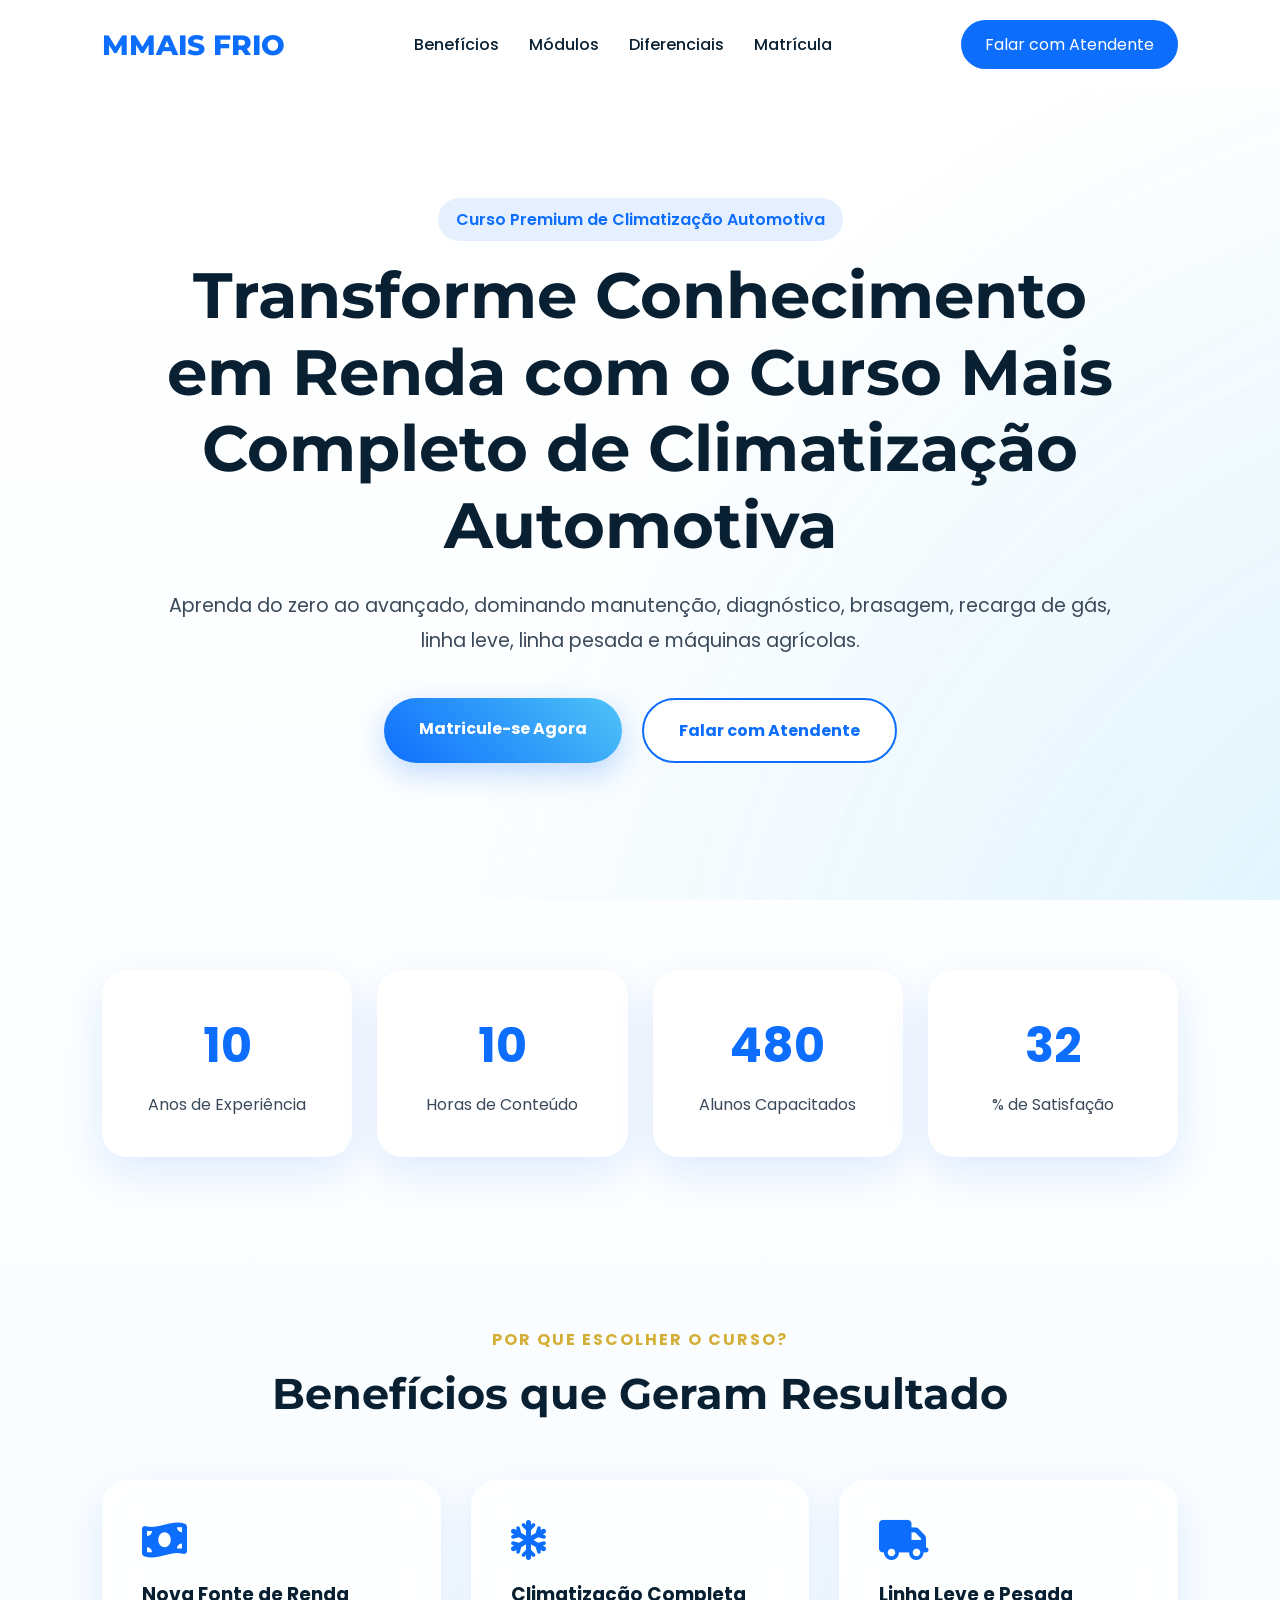
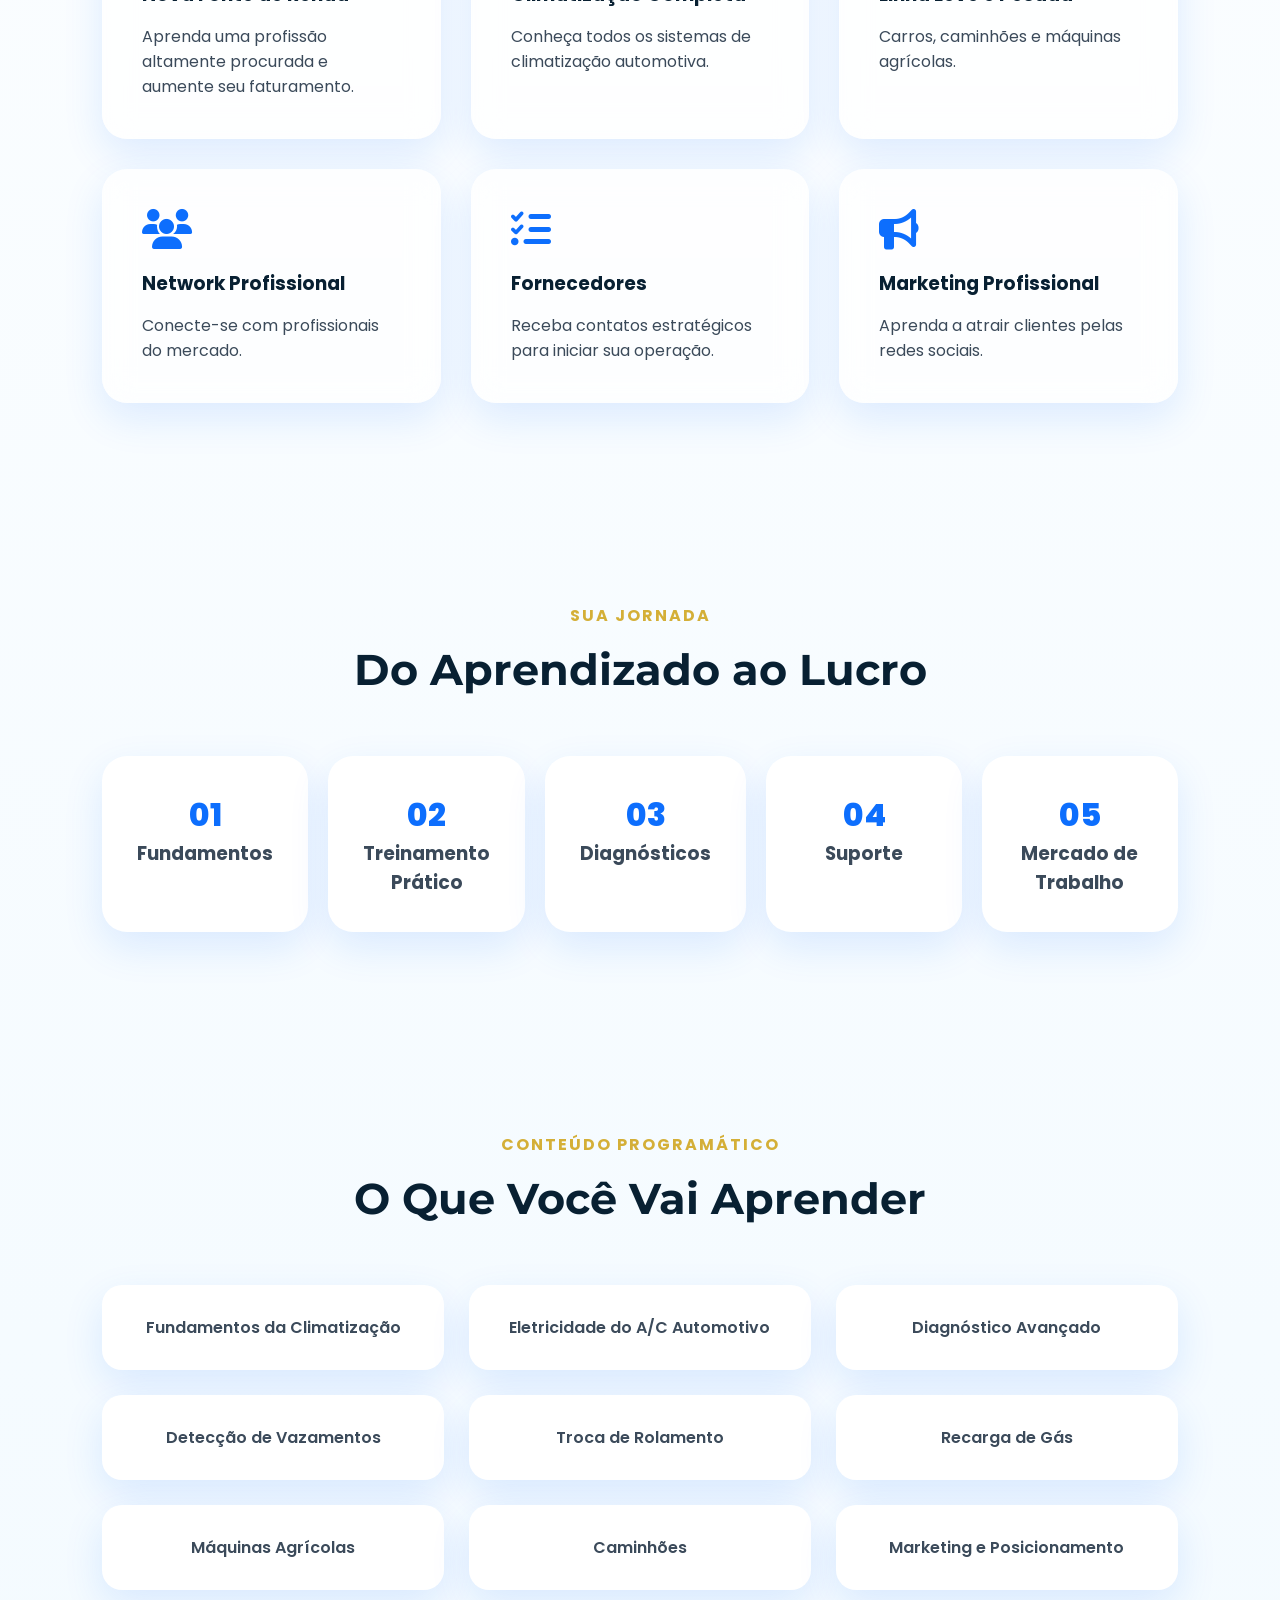
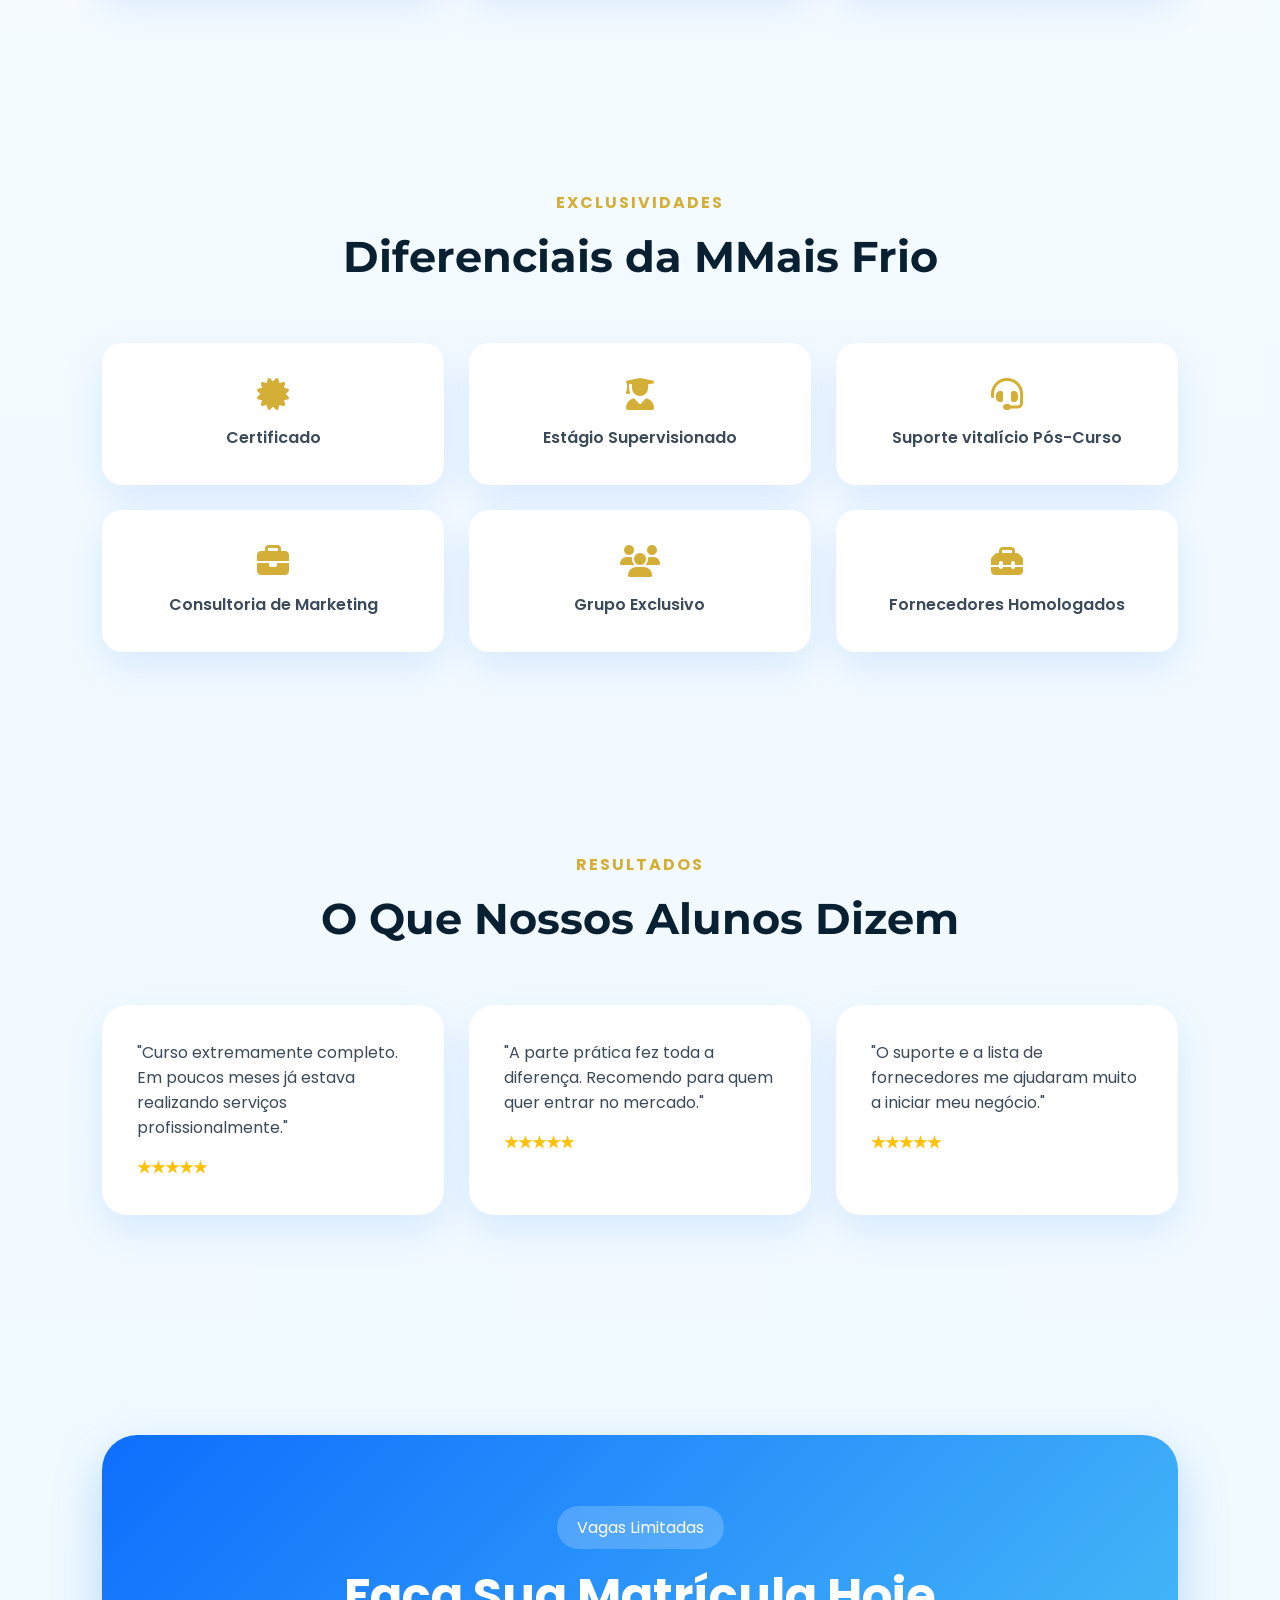
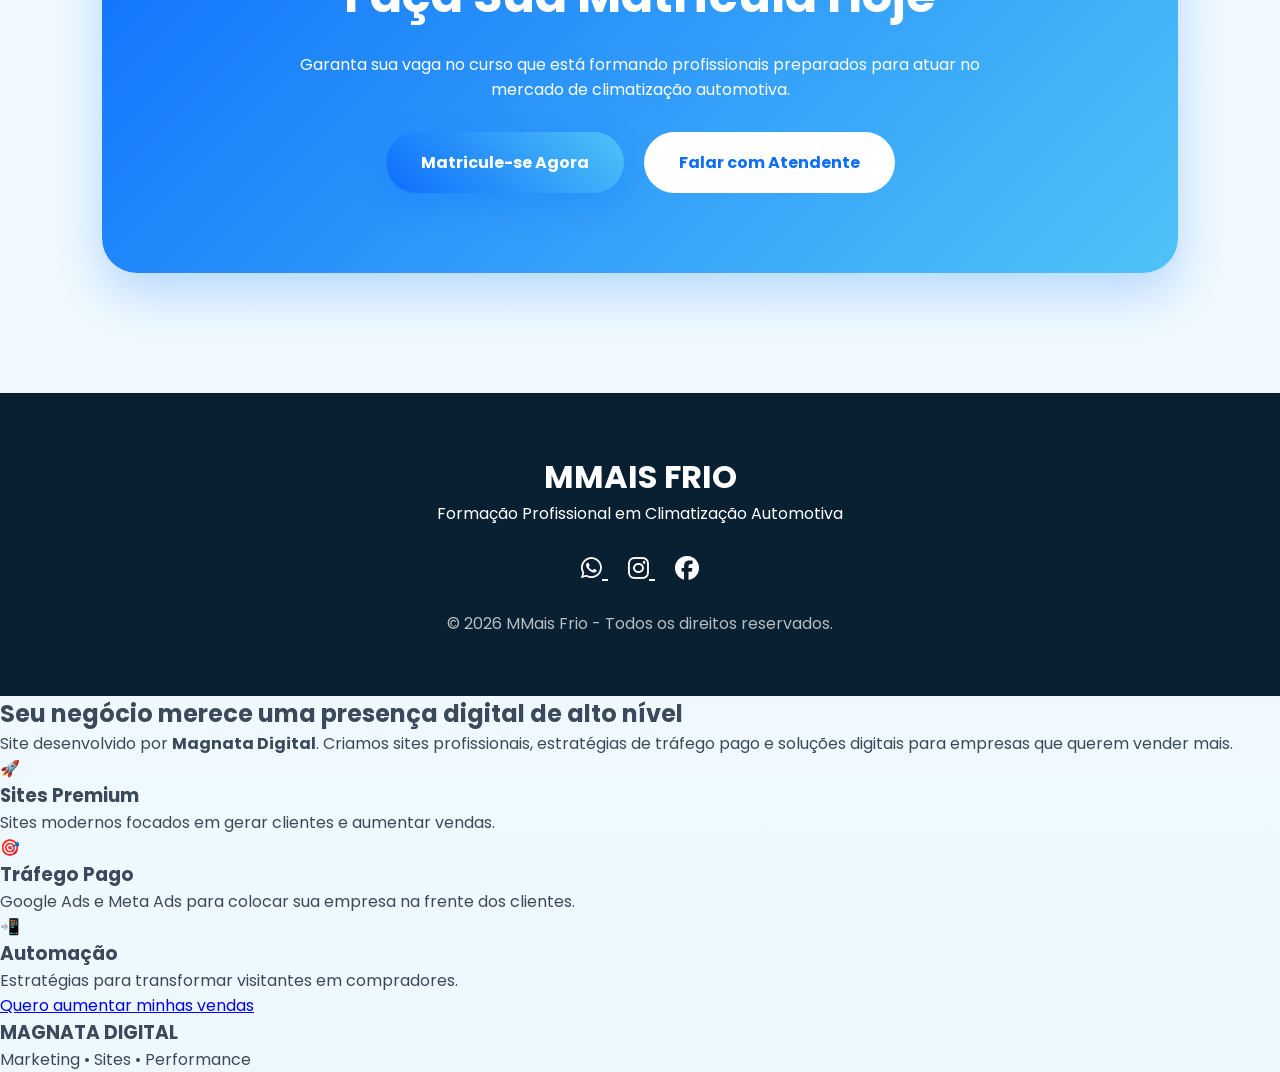
==== index.html @ f779e973 "Update index.html" ====
<!DOCTYPE html>
<html lang="pt-BR">
<head>
    
 <!-- Google Tag Manager -->
<script>(function(w,d,s,l,i){w[l]=w[l]||[];w[l].push({'gtm.start':
new Date().getTime(),event:'gtm.js'});var f=d.getElementsByTagName(s)[0],
j=d.createElement(s),dl=l!='dataLayer'?'&l='+l:'';j.async=true;j.src=
'https://www.googletagmanager.com/gtm.js?id='+i+dl;f.parentNode.insertBefore(j,f);
})(window,document,'script','dataLayer','GTM-WRQS8KVP');</script>
<!-- End Google Tag Manager -->
    
    <meta charset="UTF-8">
    <meta name="viewport" content="width=device-width, initial-scale=1.0">
    <title>Mais Frio - Curso de Climatização Automotiva</title>

    <link rel="stylesheet" href="style.css">

    <link rel="preconnect" href="https://fonts.googleapis.com">
    <link href="https://fonts.googleapis.com/css2?family=Montserrat:wght@400;600;700;800&family=Poppins:wght@300;400;500;600&display=swap" rel="stylesheet">

    <link rel="stylesheet"
        href="https://cdnjs.cloudflare.com/ajax/libs/font-awesome/6.5.2/css/all.min.css">
</head>

<body>

    <!-- Google Tag Manager (noscript) -->
<noscript><iframe src="https://www.googletagmanager.com/ns.html?id=GTM-WRQS8KVP"
height="0" width="0" style="display:none;visibility:hidden"></iframe></noscript>
<!-- End Google Tag Manager (noscript) -->
    
    <!-- PARTICULAS -->
    <div id="particles"></div>

    <!-- HEADER -->
    <header class="header">

        <div class="logo">
            MMAIS FRIO
        </div>

        <nav>
            <ul>
                <li><a href="#beneficios">Benefícios</a></li>
                <li><a href="#modulos">Módulos</a></li>
                <li><a href="#diferenciais">Diferenciais</a></li>
                <li><a href="#matricula">Matrícula</a></li>
            </ul>
        </nav>

        <a href="https://wa.me/556296768009" target="_blank" class="header-btn">
            Falar com Atendente
        </a>

    </header>

    <!-- HERO -->
    <section class="hero">

        <div class="hero-content">

            <span class="hero-tag">
                Curso Premium de Climatização Automotiva
            </span>

            <h1>
                Transforme Conhecimento em Renda com o Curso Mais Completo de
                Climatização Automotiva
            </h1>

            <p>
                Aprenda do zero ao avançado, dominando manutenção,
                diagnóstico, brasagem, recarga de gás, linha leve,
                linha pesada e máquinas agrícolas.
            </p>

            <div class="hero-buttons">

                <a href="https://wa.me/556296768009"
                    target="_blank"
                    class="btn-primary">
                    Matricule-se Agora
                </a>

                <a href="https://wa.me/556296768009"
                    target="_blank"
                    class="btn-secondary">
                    Falar com Atendente
                </a>

            </div>

        </div>

    </section>

    <!-- CONTADORES -->
    <section class="stats">

        <div class="stat-card">
            <h2 class="counter" data-target="30">0</h2>
            <p>Anos de Experiência</p>
        </div>

        <div class="stat-card">
            <h2 class="counter" data-target="30">0</h2>
            <p>Horas de Conteúdo</p>
        </div>

        <div class="stat-card">
            <h2 class="counter" data-target="1500">0</h2>
            <p>Alunos Capacitados</p>
        </div>

        <div class="stat-card">
            <h2 class="counter" data-target="99">0</h2>
            <p>% de Satisfação</p>
        </div>

    </section>

    <!-- BENEFÍCIOS -->
    <section class="benefits" id="beneficios">

        <div class="section-title">
            <span>POR QUE ESCOLHER O CURSO?</span>
            <h2>Benefícios que Geram Resultado</h2>
        </div>

        <div class="cards">

            <div class="card">
                <i class="fas fa-money-bill-wave"></i>
                <h3>Nova Fonte de Renda</h3>
                <p>Aprenda uma profissão altamente procurada e aumente seu faturamento.</p>
            </div>

            <div class="card">
                <i class="fas fa-snowflake"></i>
                <h3>Climatização Completa</h3>
                <p>Conheça todos os sistemas de climatização automotiva.</p>
            </div>

            <div class="card">
                <i class="fas fa-truck"></i>
                <h3>Linha Leve e Pesada</h3>
                <p>Carros, caminhões e máquinas agrícolas.</p>
            </div>

            <div class="card">
                <i class="fas fa-users"></i>
                <h3>Network Profissional</h3>
                <p>Conecte-se com profissionais do mercado.</p>
            </div>

            <div class="card">
                <i class="fas fa-list-check"></i>
                <h3>Fornecedores</h3>
                <p>Receba contatos estratégicos para iniciar sua operação.</p>
            </div>

            <div class="card">
                <i class="fas fa-bullhorn"></i>
                <h3>Marketing Profissional</h3>
                <p>Aprenda a atrair clientes pelas redes sociais.</p>
            </div>

        </div>

    </section>

    <!-- JORNADA -->
    <section class="journey">

        <div class="section-title">
            <span>SUA JORNADA</span>
            <h2>Do Aprendizado ao Lucro</h2>
        </div>

        <div class="timeline">

            <div class="step">
                <span>01</span>
                <h3>Fundamentos</h3>
            </div>

            <div class="step">
                <span>02</span>
                <h3>Treinamento Prático</h3>
            </div>

            <div class="step">
                <span>03</span>
                <h3>Diagnósticos</h3>
            </div>

            <div class="step">
                <span>04</span>
                <h3>Suporte</h3>
            </div>

            <div class="step">
                <span>05</span>
                <h3>Mercado de Trabalho</h3>
            </div>

        </div>

    </section>

    <!-- MÓDULOS -->
    <section class="modules" id="modulos">

        <div class="section-title">
            <span>CONTEÚDO PROGRAMÁTICO</span>
            <h2>O Que Você Vai Aprender</h2>
        </div>

        <div class="module-grid">

            <div class="module-card">Fundamentos da Climatização</div>
            <div class="module-card">Eletricidade do A/C Automotivo</div>
            <div class="module-card">Diagnóstico Avançado</div>
            <div class="module-card">Detecção de Vazamentos</div>
            <div class="module-card">Troca de Rolamento</div>
            <div class="module-card">Recarga de Gás</div>
            <div class="module-card">Máquinas Agrícolas</div>
            <div class="module-card">Caminhões</div>
            <div class="module-card">Marketing e Posicionamento</div>

        </div>

    </section>

    <!-- DIFERENCIAIS -->
    <section class="differentials" id="diferenciais">

        <div class="section-title">
            <span>EXCLUSIVIDADES</span>
            <h2>Diferenciais da MMais Frio</h2>
        </div>

        <div class="diff-grid">

            <div class="diff-item">
                <i class="fas fa-certificate"></i>
                Certificado
            </div>

            <div class="diff-item">
                <i class="fas fa-user-graduate"></i>
                Estágio Supervisionado
            </div>

            <div class="diff-item">
                <i class="fas fa-headset"></i>
                Suporte vitalício Pós-Curso
            </div>

            <div class="diff-item">
                <i class="fas fa-briefcase"></i>
                Consultoria de Marketing
            </div>

            <div class="diff-item">
                <i class="fas fa-users"></i>
                Grupo Exclusivo
            </div>

            <div class="diff-item">
                <i class="fas fa-toolbox"></i>
                Fornecedores Homologados
            </div>

        </div>

    </section>

    <!-- DEPOIMENTOS -->
    <section class="testimonials">

        <div class="section-title">
            <span>RESULTADOS</span>
            <h2>O Que Nossos Alunos Dizem</h2>
        </div>

        <div class="testimonial-container">

            <div class="testimonial">
                <p>
                    "Curso extremamente completo. Em poucos meses já estava
                    realizando serviços profissionalmente."
                </p>
                <h4>★★★★★</h4>
            </div>

            <div class="testimonial">
                <p>
                    "A parte prática fez toda a diferença. Recomendo para quem
                    quer entrar no mercado."
                </p>
                <h4>★★★★★</h4>
            </div>

            <div class="testimonial">
                <p>
                    "O suporte e a lista de fornecedores me ajudaram muito a
                    iniciar meu negócio."
                </p>
                <h4>★★★★★</h4>
            </div>

        </div>

    </section>

    <!-- OFERTA -->
    <section class="offer" id="matricula">

        <div class="offer-box">

            <span class="offer-tag">
                Vagas Limitadas
            </span>

            <h2>
                Faça Sua Matrícula Hoje
            </h2>

            <p>
                Garanta sua vaga no curso que está formando profissionais
                preparados para atuar no mercado de climatização automotiva.
            </p>
            <div class="offer-buttons">

                <a href="https://wa.me/556296768009"
                    target="_blank"
                    class="btn-primary">
                    Matricule-se Agora
                </a>

                <a href="https://wa.me/556296768009"
                    target="_blank"
                    class="btn-secondary">
                    Falar com Atendente
                </a>

            </div>

        </div>

    </section>

    <!-- FOOTER -->
    <footer>

        <h3>MMAIS FRIO</h3>

        <p>
            Formação Profissional em Climatização Automotiva
        </p>

        <div class="footer-social">

            <a href="https://wa.me/556296768009" target="_blank">
                <i class="fab fa-whatsapp"></i>
            </a>

            <a href="https://www.instagram.com/mmaisfrio/" target="_blank">
    <i class="fab fa-instagram"></i>
</a>
            <a href="https://www.facebook.com/MmaisFrioAutomotivo?locale=pt_BR" target="_blank">
    <i class="fab fa-facebook"></i>
</a>

        </div>

        <p class="copyright">
            © 2026 MMais Frio - Todos os direitos reservados.
        </p>

    </footer>

    <script src="script.js"></script>
    <!-- SEÇÃO MAGNATA DIGITAL -->
<section class="magnata-section">

    <div class="magnata-container">

        <h2>
            Seu negócio merece uma presença digital de alto nível
        </h2>

        <p>
            Site desenvolvido por <strong>Magnata Digital</strong>.
            Criamos sites profissionais, estratégias de tráfego pago
            e soluções digitais para empresas que querem vender mais.
        </p>

        <div class="magnata-servicos">

            <div class="magnata-card">
                🚀
                <h3>Sites Premium</h3>
                <p>
                    Sites modernos focados em gerar clientes e aumentar vendas.
                </p>
            </div>


            <div class="magnata-card">
                🎯
                <h3>Tráfego Pago</h3>
                <p>
                    Google Ads e Meta Ads para colocar sua empresa na frente dos clientes.
                </p>
            </div>


            <div class="magnata-card">
                📲
                <h3>Automação</h3>
                <p>
                    Estratégias para transformar visitantes em compradores.
                </p>
            </div>

        </div>


        <a href="https://wa.me/5562981094428" class="btn-magnata">
            Quero aumentar minhas vendas
        </a>


        <div class="magnata-logo">
            <h3>
                MAGNATA DIGITAL
            </h3>

            <span>
                Marketing • Sites • Performance
            </span>
        </div>

    </div>

</section>

</body>
</html>
---- style.css ----
/* =========================
   MAIS FRIO PREMIUM STYLE
========================= */

*{
    margin:0;
    padding:0;
    box-sizing:border-box;
    scroll-behavior:smooth;
}

:root{
    --primary:#0d6efd;
    --secondary:#4fc3f7;
    --dark:#082032;
    --gold:#d4af37;
    --white:#ffffff;
    --light:#f5fbff;
    --text:#3b4a5a;
    --shadow:0 15px 40px rgba(13,110,253,.12);
}

body{
    font-family:'Poppins',sans-serif;
    background:linear-gradient(
        180deg,
        #ffffff 0%,
        #f5fbff 50%,
        #eef9ff 100%
    );
    color:var(--text);
    overflow-x:hidden;
}

/* =========================
   PARTICULAS
========================= */

#particles{
    position:fixed;
    inset:0;
    z-index:-1;
    overflow:hidden;
}

#particles::before,
#particles::after{
    content:"";
    position:absolute;
    width:250%;
    height:250%;
    background:
    radial-gradient(circle,
    rgba(79,195,247,.15) 0%,
    transparent 60%);
    animation:airFlow 25s linear infinite;
}

#particles::after{
    animation-duration:35s;
    opacity:.5;
}

@keyframes airFlow{
    from{
        transform:translateX(-20%) translateY(-10%) rotate(0deg);
    }
    to{
        transform:translateX(5%) translateY(5%) rotate(360deg);
    }
}

/* =========================
   HEADER
========================= */

.header{
    position:fixed;
    top:0;
    width:100%;
    padding:20px 8%;
    display:flex;
    justify-content:space-between;
    align-items:center;
    backdrop-filter:blur(14px);
    background:rgba(255,255,255,.8);
    z-index:999;
    box-shadow:0 4px 20px rgba(0,0,0,.05);
}

.logo{
    font-size:28px;
    font-weight:800;
    color:var(--primary);
    font-family:'Montserrat',sans-serif;
}

.header ul{
    display:flex;
    gap:30px;
    list-style:none;
}

.header a{
    text-decoration:none;
}

.header ul a{
    color:var(--dark);
    font-weight:500;
    transition:.3s;
}

.header ul a:hover{
    color:var(--primary);
}

.header-btn{
    background:var(--primary);
    color:white !important;
    padding:12px 24px;
    border-radius:50px;
    transition:.3s;
}

.header-btn:hover{
    transform:translateY(-3px);
}

/* =========================
   HERO
========================= */

.hero{
    min-height:100vh;
    display:flex;
    justify-content:center;
    align-items:center;
    text-align:center;
    padding:150px 10% 80px;
}

.hero-content{
    max-width:950px;
}

.hero-tag{
    background:rgba(13,110,253,.1);
    color:var(--primary);
    padding:10px 18px;
    border-radius:50px;
    font-weight:600;
}

.hero h1{
    font-size:4rem;
    margin-top:25px;
    line-height:1.2;
    color:var(--dark);
    font-family:'Montserrat',sans-serif;
}

.hero p{
    margin-top:25px;
    font-size:1.2rem;
    line-height:1.8;
}

.hero-buttons{
    margin-top:40px;
    display:flex;
    justify-content:center;
    gap:20px;
    flex-wrap:wrap;
}

/* =========================
   BOTÕES
========================= */

.btn-primary,
.btn-secondary{
    text-decoration:none;
    padding:18px 35px;
    border-radius:60px;
    font-weight:700;
    transition:.4s;
}

.btn-primary{
    background:linear-gradient(
    45deg,
    var(--primary),
    var(--secondary)
    );
    color:white;
    box-shadow:0 10px 30px rgba(13,110,253,.25);
}

.btn-primary:hover{
    transform:translateY(-5px);
}

.btn-secondary{
    border:2px solid var(--primary);
    color:var(--primary);
    background:white;
}

.btn-secondary:hover{
    background:var(--primary);
    color:white;
}

/* =========================
   SECTION TITLE
========================= */

.section-title{
    text-align:center;
    margin-bottom:60px;
}

.section-title span{
    color:var(--gold);
    font-weight:700;
    letter-spacing:2px;
}

.section-title h2{
    margin-top:15px;
    font-size:2.7rem;
    color:var(--dark);
    font-family:'Montserrat',sans-serif;
}

/* =========================
   STATS
========================= */

.stats{
    padding:70px 8%;
    display:grid;
    grid-template-columns:repeat(4,1fr);
    gap:25px;
}

.stat-card{
    background:white;
    padding:40px;
    text-align:center;
    border-radius:25px;
    box-shadow:var(--shadow);
}

.stat-card h2{
    color:var(--primary);
    font-size:3rem;
}

.stat-card p{
    margin-top:10px;
}

/* =========================
   BENEFÍCIOS
========================= */

.benefits{
    padding:100px 8%;
}

.cards{
    display:grid;
    grid-template-columns:repeat(3,1fr);
    gap:30px;
}

.card{
    background:rgba(255,255,255,.75);
    backdrop-filter:blur(15px);
    padding:40px;
    border-radius:25px;
    box-shadow:var(--shadow);
    transition:.4s;
}

.card:hover{
    transform:translateY(-10px);
}

.card i{
    font-size:40px;
    color:var(--primary);
    margin-bottom:20px;
}

.card h3{
    margin-bottom:15px;
    color:var(--dark);
}

/* =========================
   JORNADA
========================= */

.journey{
    padding:100px 8%;
}

.timeline{
    display:grid;
    grid-template-columns:repeat(5,1fr);
    gap:20px;
}

.step{
    background:white;
    padding:35px;
    border-radius:25px;
    text-align:center;
    box-shadow:var(--shadow);
}

.step span{
    font-size:2rem;
    font-weight:800;
    color:var(--primary);
}

/* =========================
   MÓDULOS
========================= */

.modules{
    padding:100px 8%;
}

.module-grid{
    display:grid;
    grid-template-columns:repeat(3,1fr);
    gap:25px;
}

.module-card{
    background:white;
    padding:30px;
    border-radius:20px;
    text-align:center;
    font-weight:600;
    box-shadow:var(--shadow);
    transition:.4s;
}

.module-card:hover{
    background:var(--primary);
    color:white;
    transform:translateY(-8px);
}

/* =========================
   DIFERENCIAIS
========================= */

.differentials{
    padding:100px 8%;
}

.diff-grid{
    display:grid;
    grid-template-columns:repeat(3,1fr);
    gap:25px;
}

.diff-item{
    background:white;
    border-radius:20px;
    text-align:center;
    padding:35px;
    box-shadow:var(--shadow);
    font-weight:600;
}

.diff-item i{
    display:block;
    margin-bottom:15px;
    font-size:32px;
    color:var(--gold);
}

/* =========================
   DEPOIMENTOS
========================= */

.testimonials{
    padding:100px 8%;
}

.testimonial-container{
    display:grid;
    grid-template-columns:repeat(3,1fr);
    gap:25px;
}

.testimonial{
    background:white;
    padding:35px;
    border-radius:25px;
    box-shadow:var(--shadow);
}

.testimonial h4{
    color:#ffc107;
    margin-top:15px;
}

/* =========================
   OFERTA
========================= */

.offer{
    padding:120px 8%;
}

.offer-box{
    background:
    linear-gradient(
    135deg,
    #0d6efd,
    #4fc3f7
    );
    color:white;
    text-align:center;
    padding:80px;
    border-radius:35px;
    box-shadow:0 20px 50px rgba(13,110,253,.25);
}

.offer-tag{
    background:rgba(255,255,255,.2);
    padding:10px 20px;
    border-radius:50px;
}

.offer-box h2{
    margin-top:20px;
    font-size:3rem;
}

.offer-box p{
    margin:20px auto;
    max-width:700px;
}

.offer-buttons{
    margin-top:30px;
    display:flex;
    justify-content:center;
    gap:20px;
    flex-wrap:wrap;
}

.offer .btn-secondary{
    background:white;
    color:var(--primary);
    border:none;
}

/* =========================
   FOOTER
========================= */

footer{
    background:var(--dark);
    color:white;
    text-align:center;
    padding:60px 20px;
}

footer h3{
    font-size:2rem;
}

.footer-social{
    margin:25px 0;
}

.footer-social a{
    color:white;
    font-size:24px;
    margin:0 10px;
    transition:.3s;
}

.footer-social a:hover{
    color:var(--gold);
}

.copyright{
    opacity:.7;
}

/* =========================
   RESPONSIVO
========================= */

@media(max-width:1100px){

    .cards,
    .module-grid,
    .diff-grid,
    .testimonial-container,
    .stats{
        grid-template-columns:repeat(2,1fr);
    }

    .timeline{
        grid-template-columns:repeat(2,1fr);
    }

}

@media(max-width:768px){

    .header{
        flex-direction:column;
        gap:15px;
    }

    .header ul{
        flex-wrap:wrap;
        justify-content:center;
    }

    .hero h1{
        font-size:2.5rem;
    }

    .cards,
    .module-grid,
    .diff-grid,
    .testimonial-container,
    .timeline,
    .stats{
        grid-template-columns:1fr;
    }

    .offer-box{
        padding:50px 30px;
    }

    .offer-box h2{
        font-size:2rem;
    }
}
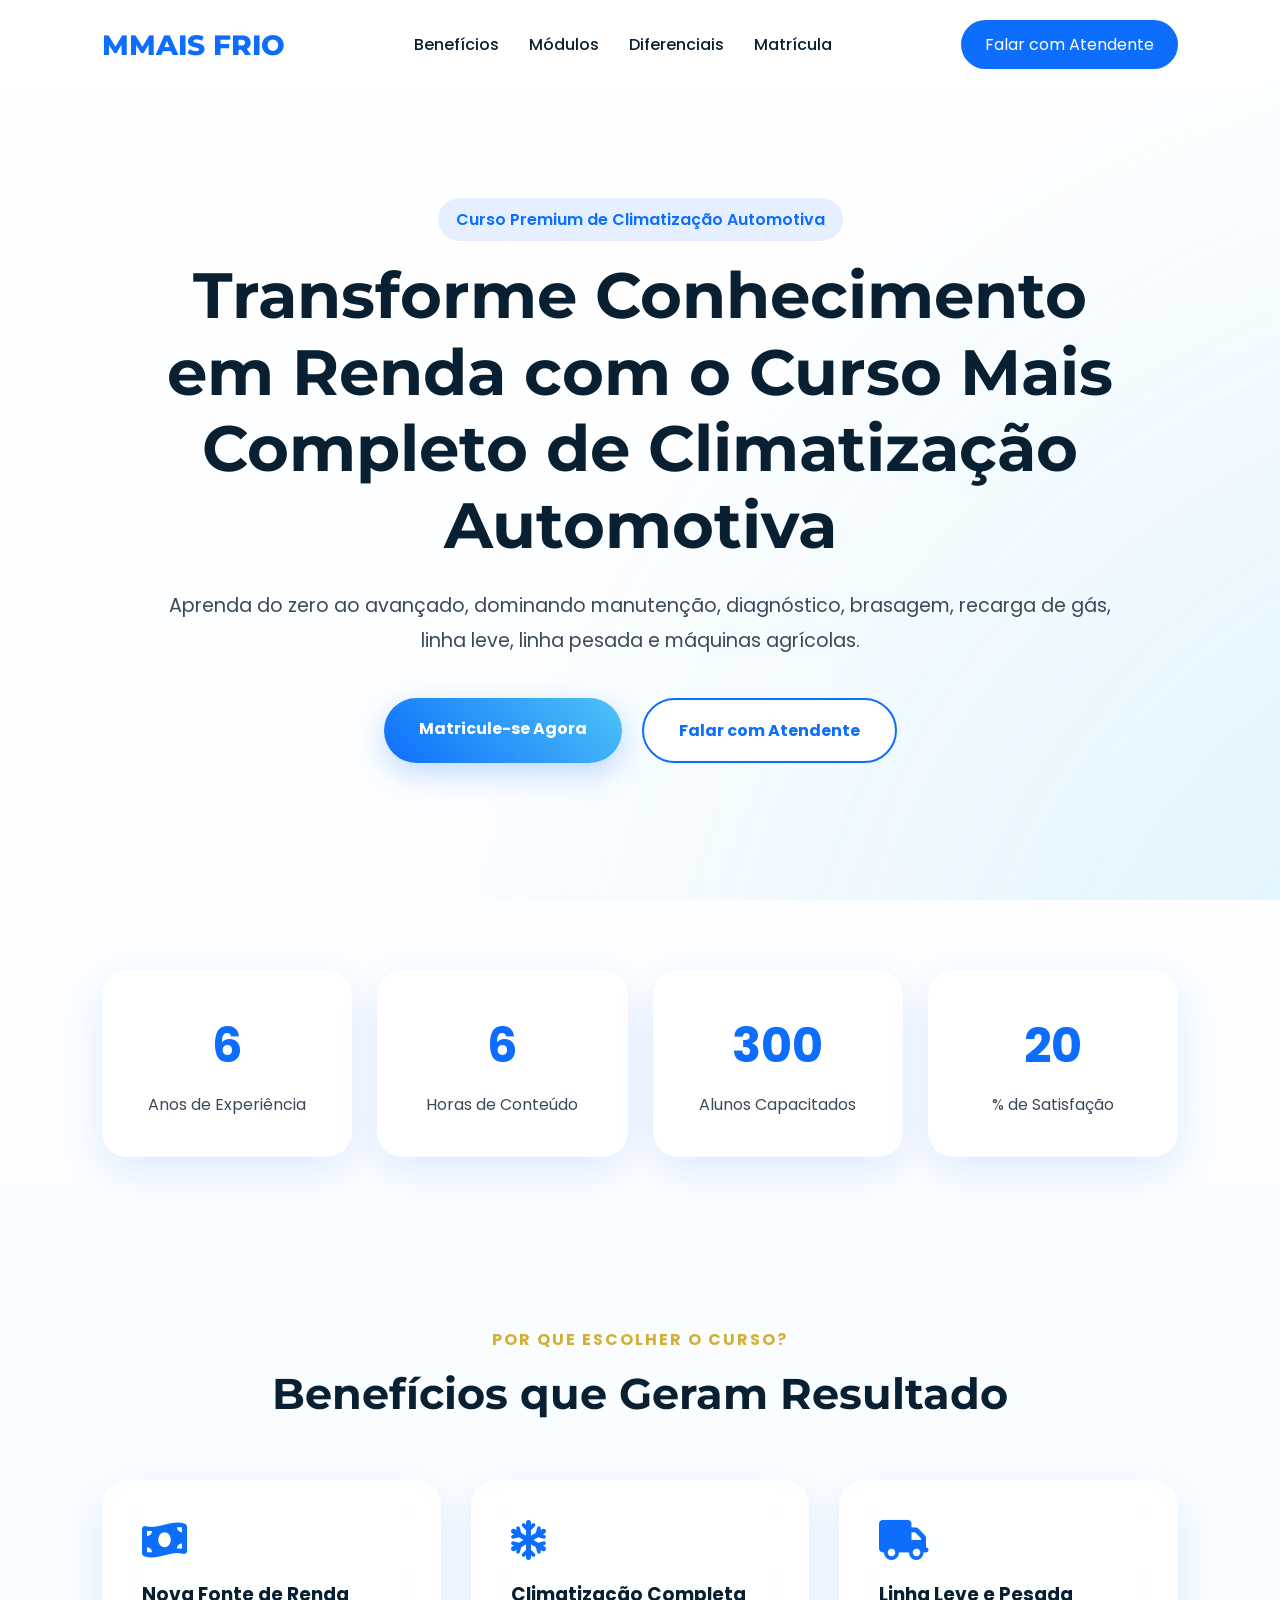
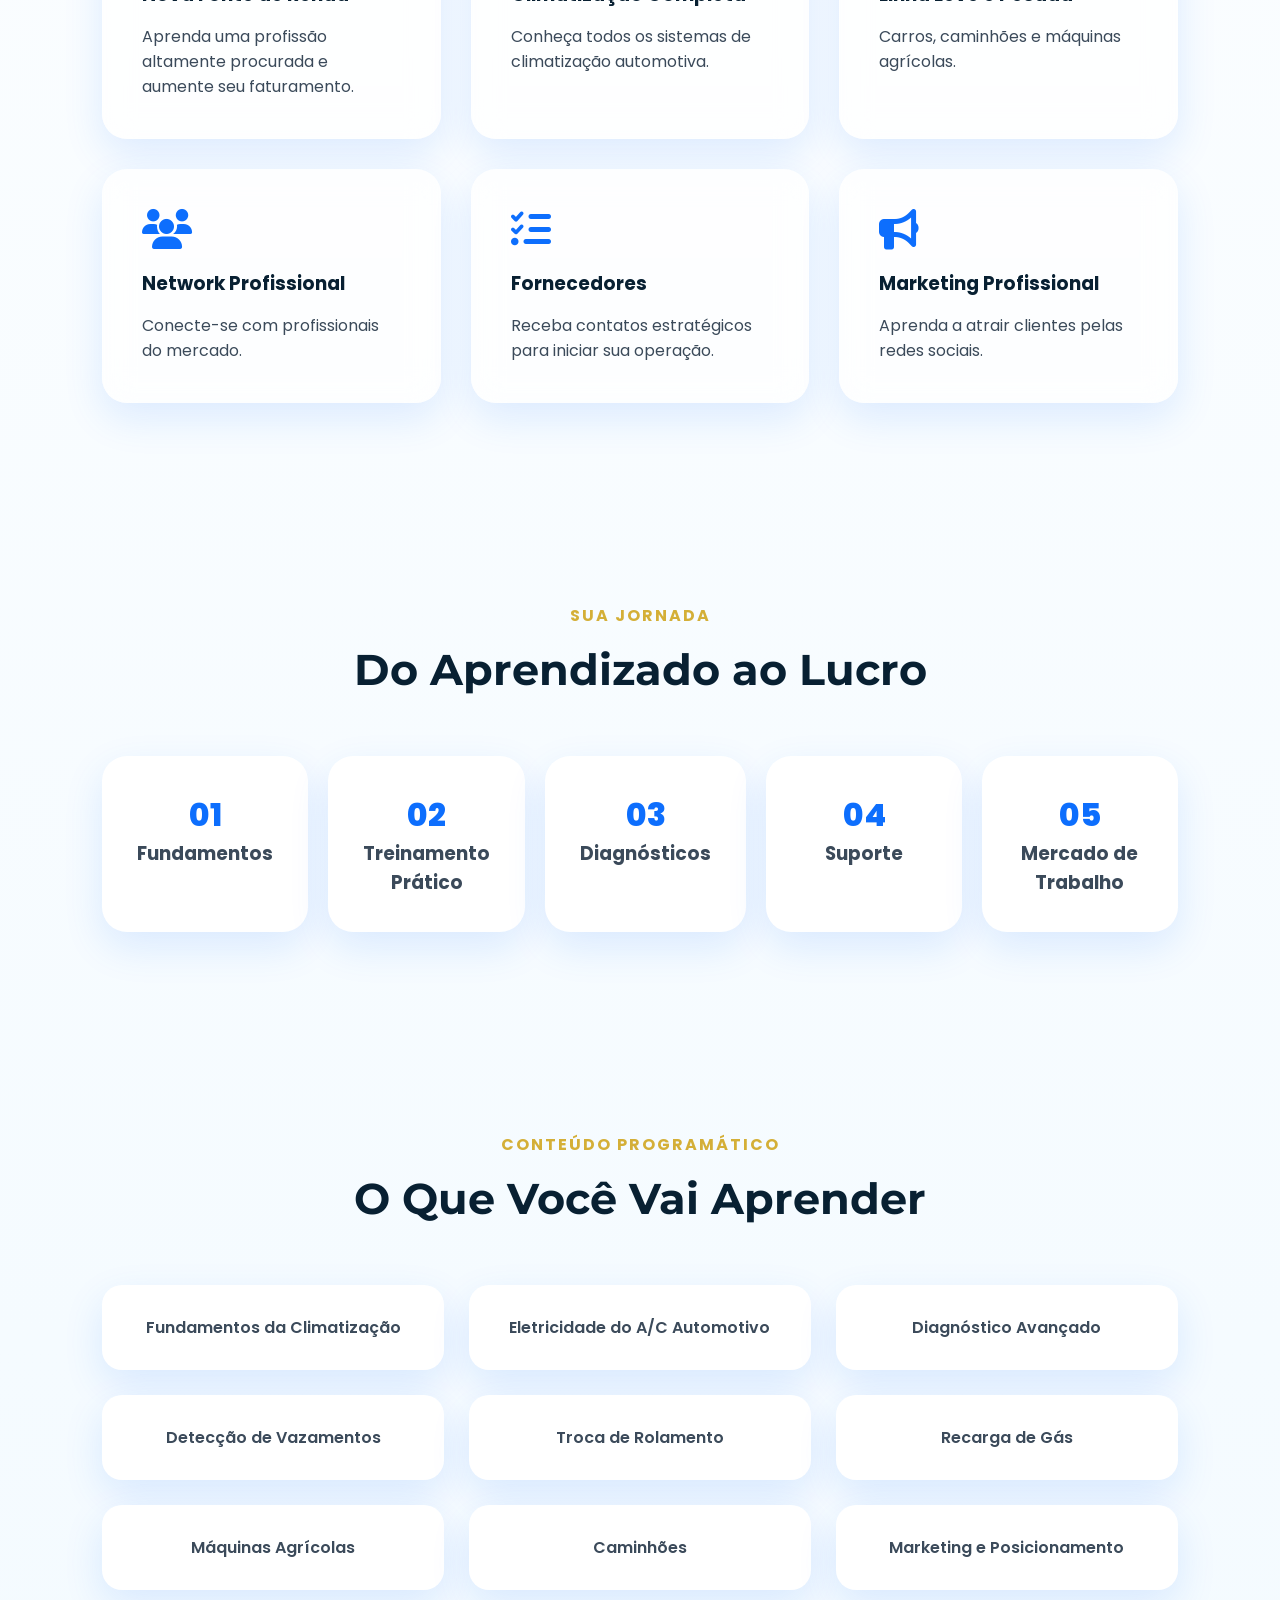
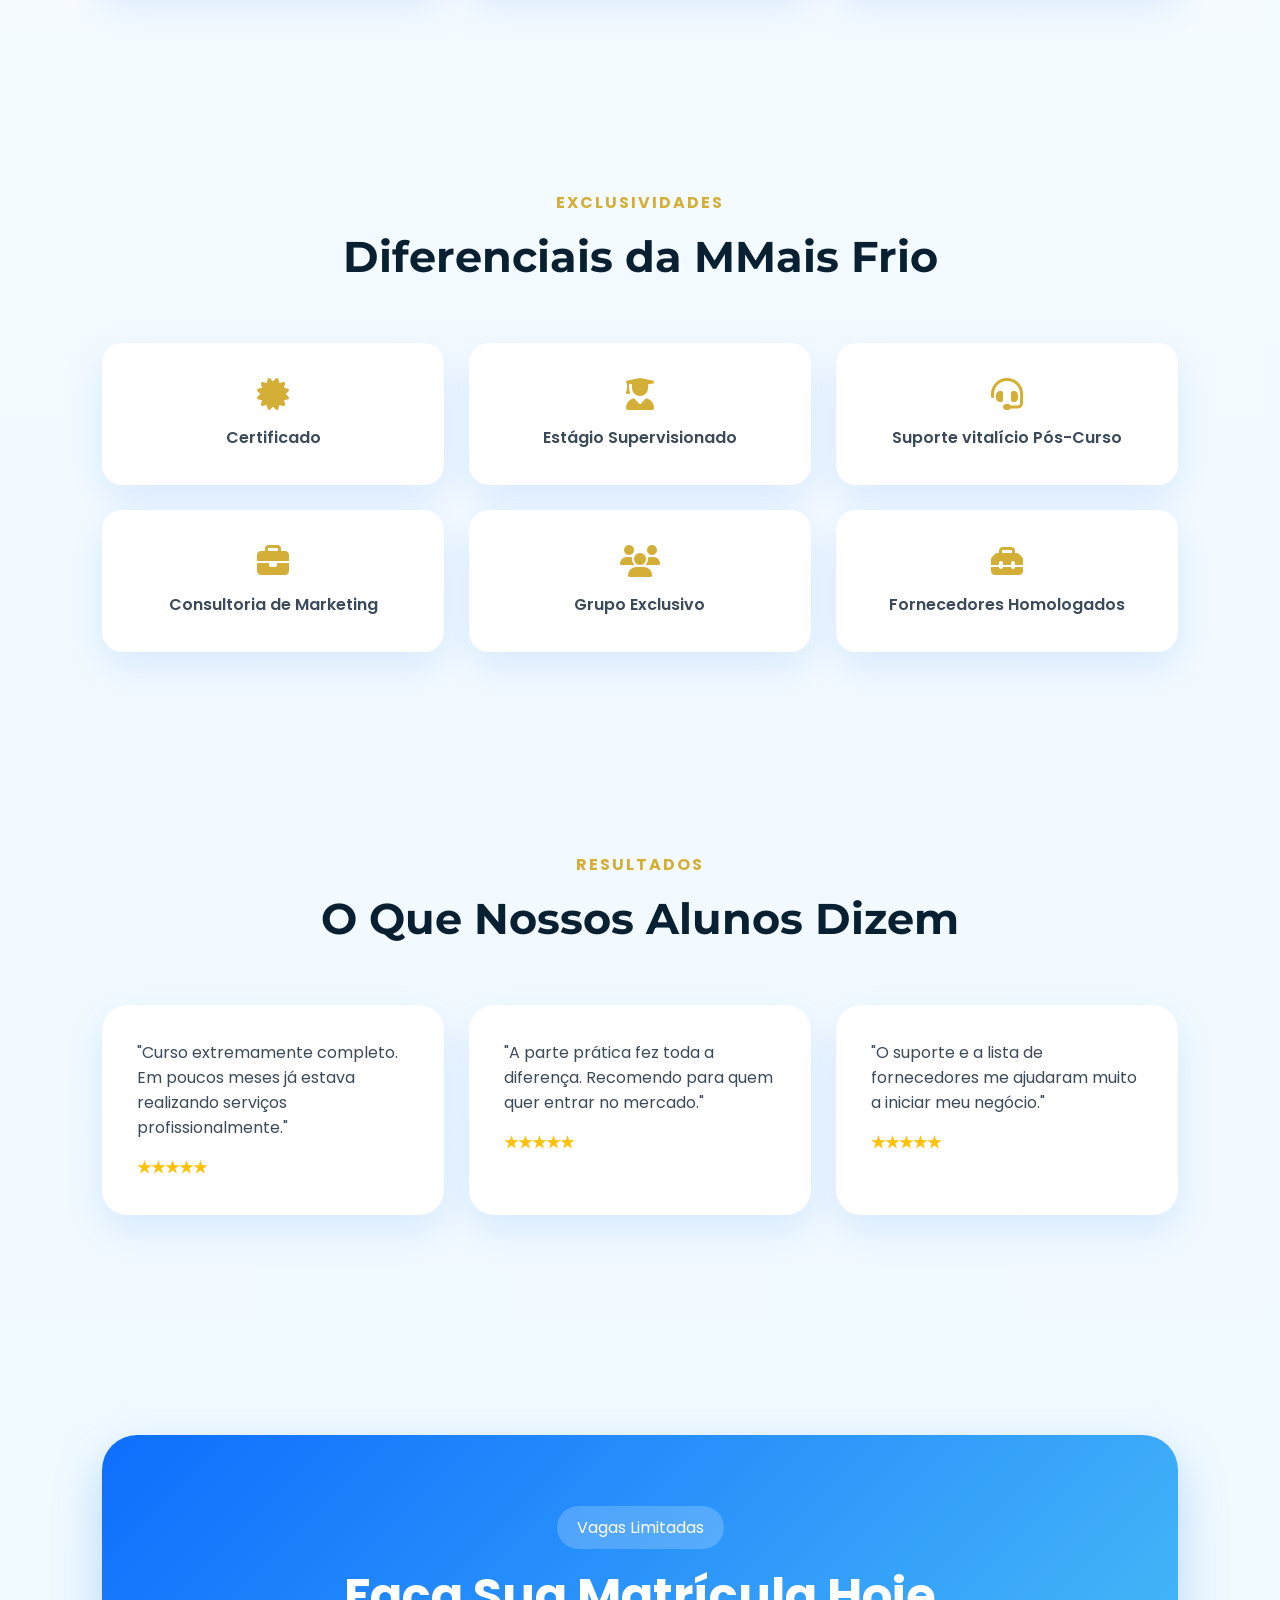
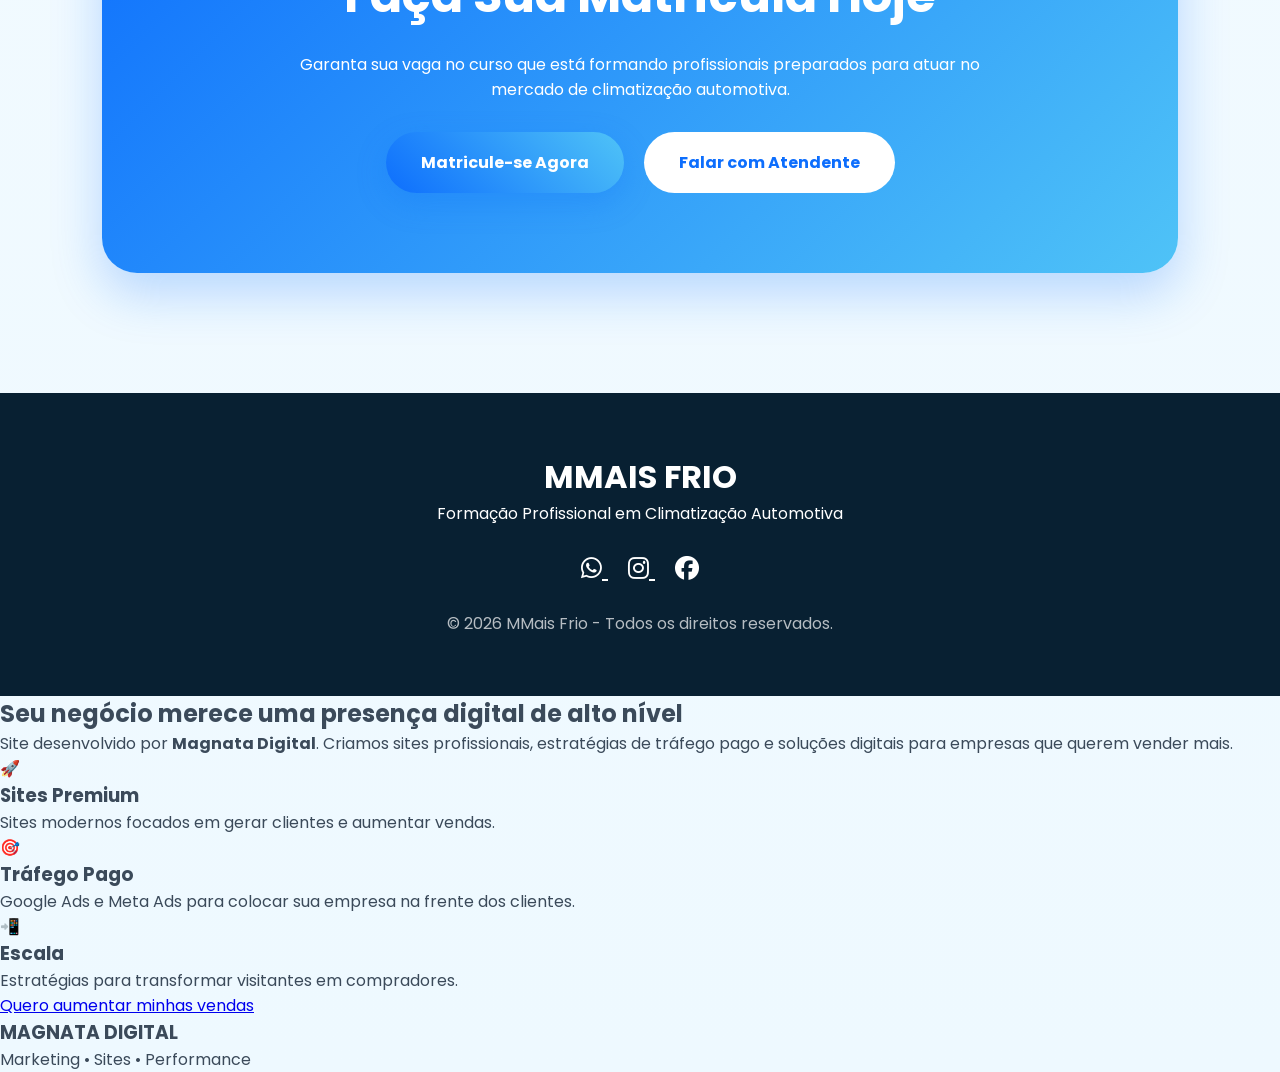
==== commit 40cfb2ab: "Update index.html" ====
--- a/index.html
+++ b/index.html
@@ -420,7 +420,7 @@
 
             <div class="magnata-card">
                 📲
-                <h3>Automação</h3>
+                <h3>Escala</h3>
                 <p>
                     Estratégias para transformar visitantes em compradores.
                 </p>
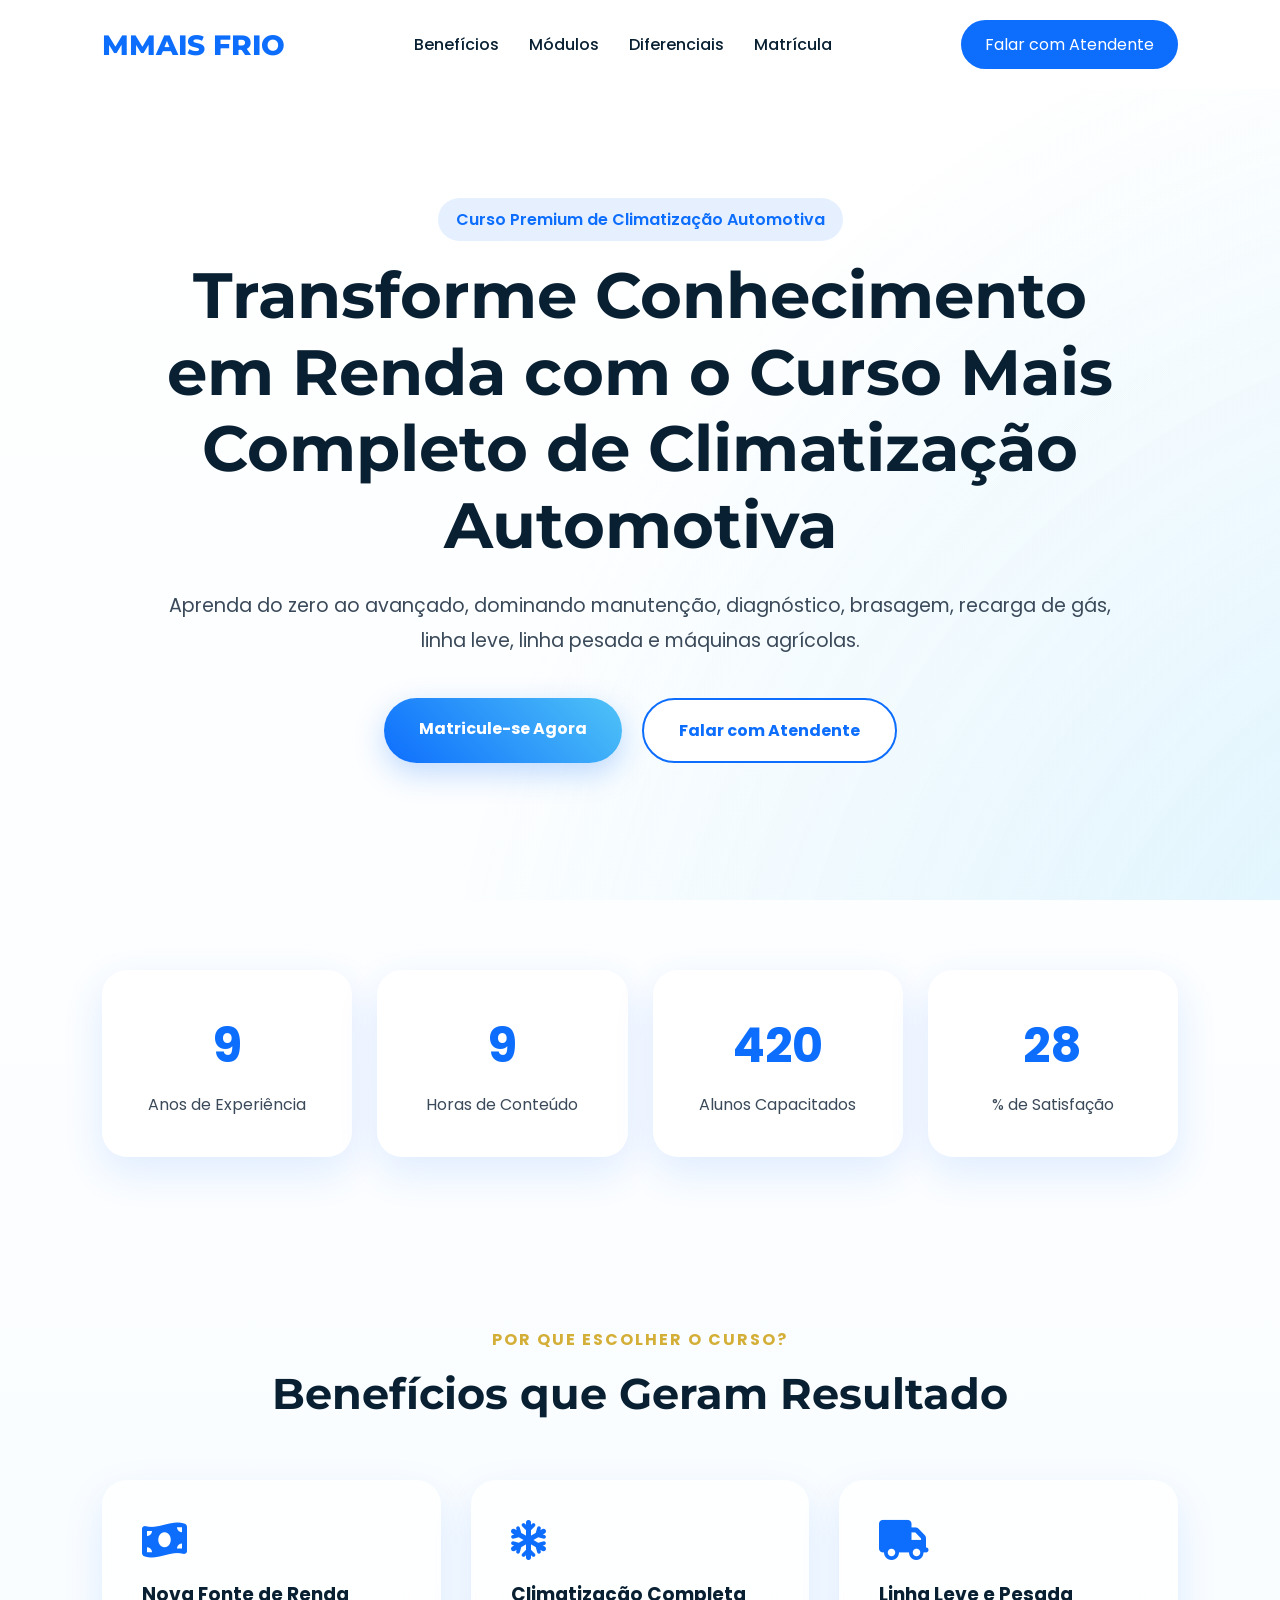
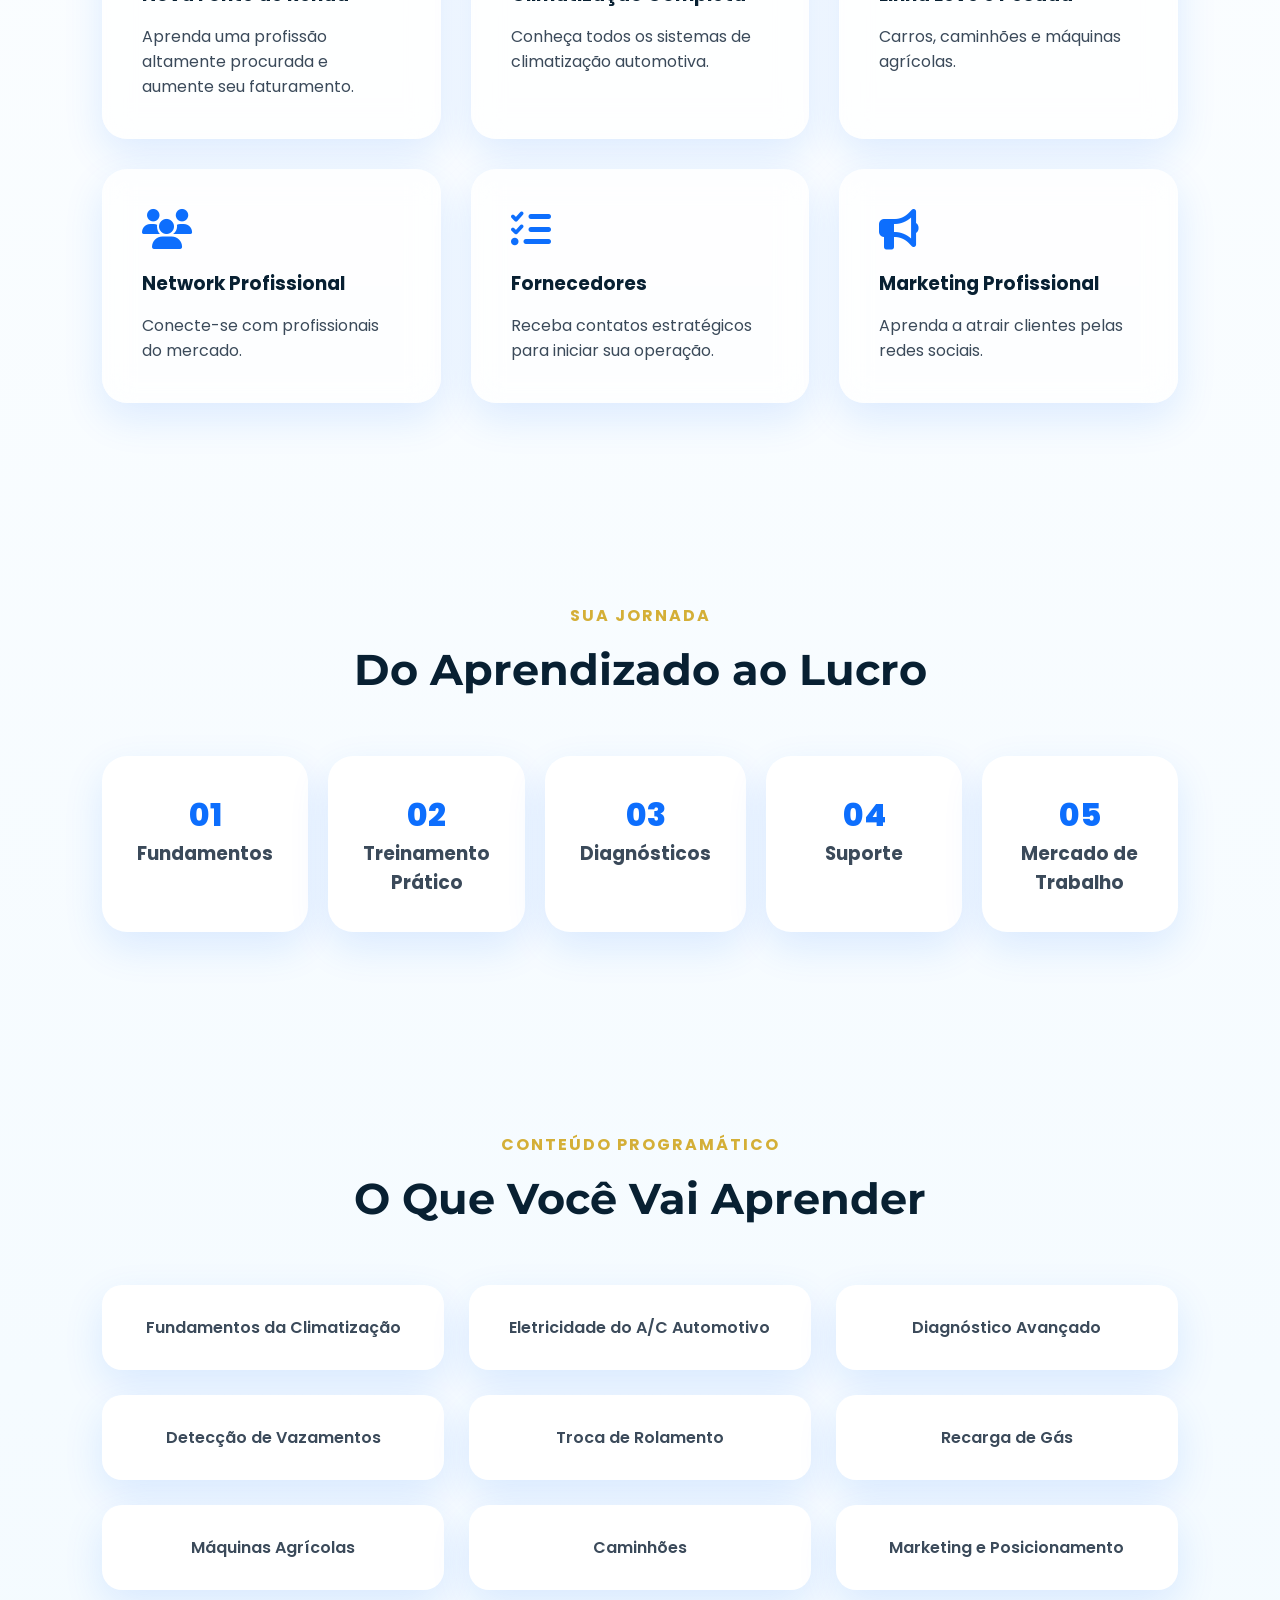
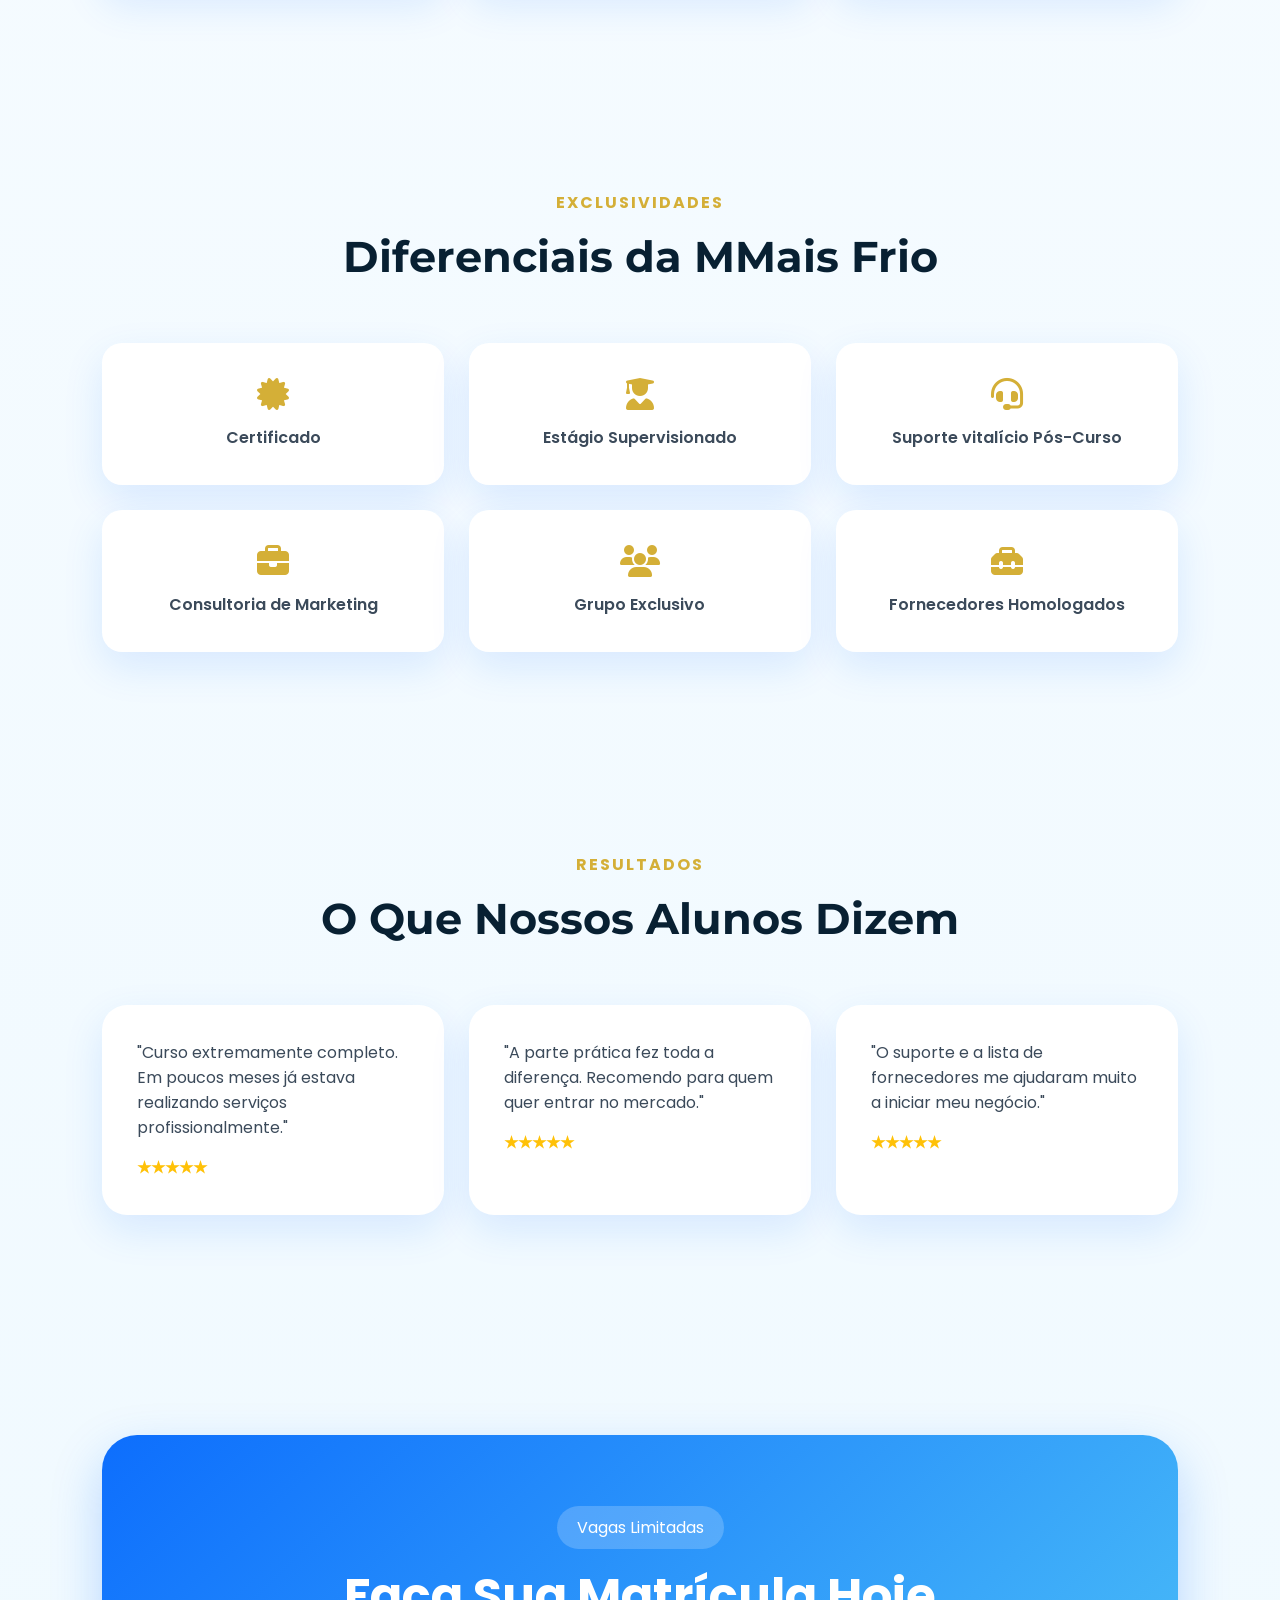
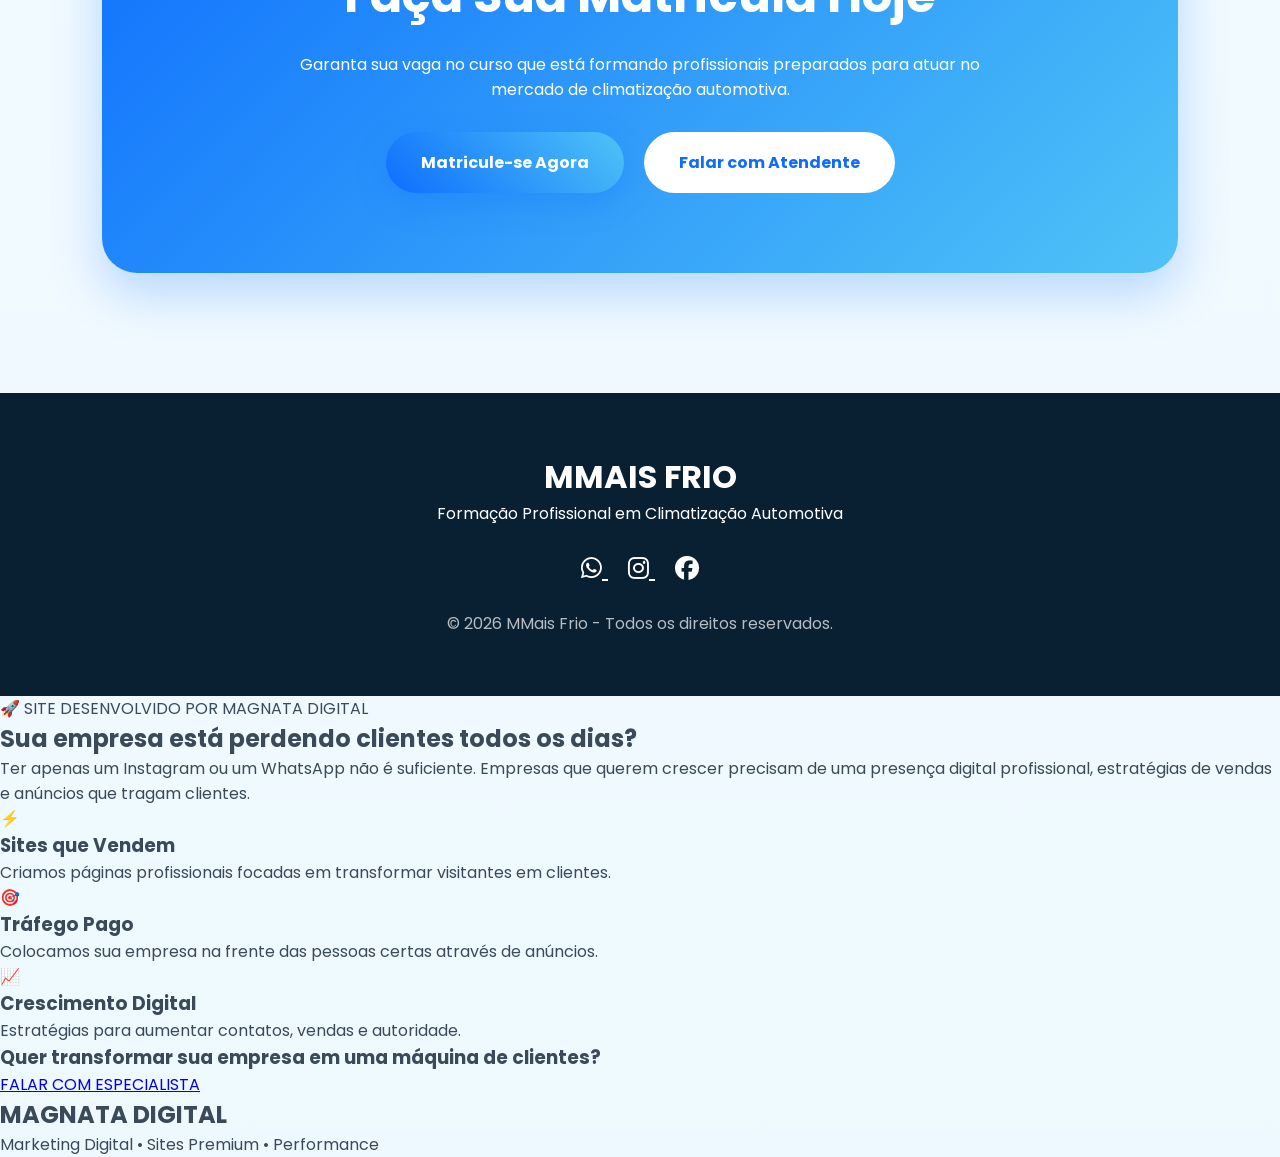
==== commit 1316d86c: "Update index.html" ====
--- a/index.html
+++ b/index.html
@@ -383,70 +383,85 @@
     </footer>
 
     <script src="script.js"></script>
-    <!-- SEÇÃO MAGNATA DIGITAL -->
-<section class="magnata-section">
-
-    <div class="magnata-container">
+
+    <!-- MAGNATA DIGITAL - ÁREA DE VENDA -->
+<section class="magnata-vendas">
+
+    <div class="magnata-box">
+
+        <div class="magnata-tag">
+            🚀 SITE DESENVOLVIDO POR MAGNATA DIGITAL
+        </div>
+
 
         <h2>
-            Seu negócio merece uma presença digital de alto nível
+            Sua empresa está perdendo clientes todos os dias?
         </h2>
 
-        <p>
-            Site desenvolvido por <strong>Magnata Digital</strong>.
-            Criamos sites profissionais, estratégias de tráfego pago
-            e soluções digitais para empresas que querem vender mais.
+
+        <p class="magnata-texto">
+            Ter apenas um Instagram ou um WhatsApp não é suficiente.
+            Empresas que querem crescer precisam de uma presença digital
+            profissional, estratégias de vendas e anúncios que tragam clientes.
         </p>
 
-        <div class="magnata-servicos">
-
-            <div class="magnata-card">
-                🚀
-                <h3>Sites Premium</h3>
-                <p>
-                    Sites modernos focados em gerar clientes e aumentar vendas.
-                </p>
-            </div>
-
-
-            <div class="magnata-card">
+
+        <div class="magnata-beneficios">
+
+            <div>
+                ⚡
+                <h3>Sites que Vendem</h3>
+                <p>
+                    Criamos páginas profissionais focadas em transformar visitantes em clientes.
+                </p>
+            </div>
+
+
+            <div>
                 🎯
                 <h3>Tráfego Pago</h3>
                 <p>
-                    Google Ads e Meta Ads para colocar sua empresa na frente dos clientes.
-                </p>
-            </div>
-
-
-            <div class="magnata-card">
-                📲
-                <h3>Escala</h3>
-                <p>
-                    Estratégias para transformar visitantes em compradores.
-                </p>
-            </div>
-
-        </div>
-
-
-        <a href="https://wa.me/5562981094428" class="btn-magnata">
-            Quero aumentar minhas vendas
+                    Colocamos sua empresa na frente das pessoas certas através de anúncios.
+                </p>
+            </div>
+
+
+            <div>
+                📈
+                <h3>Crescimento Digital</h3>
+                <p>
+                    Estratégias para aumentar contatos, vendas e autoridade.
+                </p>
+            </div>
+
+        </div>
+
+
+        <h3 class="chamada">
+            Quer transformar sua empresa em uma máquina de clientes?
+        </h3>
+
+
+        <a href="https://wa.me/5562981094428" class="botao-magnata">
+            FALAR COM ESPECIALISTA
         </a>
 
 
-        <div class="magnata-logo">
-            <h3>
+        <div class="assinatura">
+
+            <h1>
                 MAGNATA DIGITAL
-            </h3>
-
-            <span>
-                Marketing • Sites • Performance
-            </span>
-        </div>
+            </h1>
+
+            <p>
+                Marketing Digital • Sites Premium • Performance
+            </p>
+
+        </div>
+
 
     </div>
 
 </section>
-
 </body>
 </html>
--- a/style.css
+++ b/style.css
@@ -552,4 +552,188 @@
     .offer-box h2{
         font-size:2rem;
     }
-}
+
+/* MAGNATA DIGITAL VENDA */
+
+.magnata-vendas{
+
+    background:
+    linear-gradient(135deg,#050505,#1a1a1a);
+
+    padding:90px 20px;
+    color:white;
+    text-align:center;
+
+}
+
+
+.magnata-box{
+
+    max-width:1200px;
+    margin:auto;
+
+}
+
+
+.magnata-tag{
+
+    display:inline-block;
+    background:#d4af37;
+    color:#000;
+    padding:12px 25px;
+    border-radius:30px;
+    font-weight:900;
+    font-size:14px;
+
+}
+
+
+.magnata-vendas h2{
+
+    margin-top:35px;
+    font-size:42px;
+    font-weight:900;
+
+}
+
+
+.magnata-texto{
+
+    max-width:850px;
+    margin:25px auto;
+    color:#ddd;
+    font-size:20px;
+    line-height:1.7;
+
+}
+
+
+
+.magnata-beneficios{
+
+    display:flex;
+    justify-content:center;
+    gap:25px;
+    flex-wrap:wrap;
+    margin-top:50px;
+
+}
+
+
+
+.magnata-beneficios div{
+
+    width:300px;
+    padding:35px 25px;
+
+    background:#101010;
+
+    border:1px solid #d4af37;
+
+    border-radius:20px;
+
+    transition:.3s;
+
+}
+
+
+.magnata-beneficios div:hover{
+
+    transform:translateY(-12px);
+
+}
+
+
+
+.magnata-beneficios h3{
+
+    color:#d4af37;
+    font-size:24px;
+
+}
+
+
+
+.magnata-beneficios p{
+
+    color:#bbb;
+    line-height:1.6;
+
+}
+
+
+
+.chamada{
+
+    margin-top:60px;
+    font-size:30px;
+
+}
+
+
+
+.botao-magnata{
+
+    display:inline-block;
+
+    margin-top:30px;
+
+    padding:22px 45px;
+
+    background:#25D366;
+
+    color:white;
+
+    text-decoration:none;
+
+    border-radius:50px;
+
+    font-size:20px;
+
+    font-weight:900;
+
+    box-shadow:0 0 25px rgba(37,211,102,.5);
+
+}
+
+
+
+.botao-magnata:hover{
+
+    transform:scale(1.05);
+
+}
+
+
+
+.assinatura{
+
+    margin-top:70px;
+
+    padding-top:35px;
+
+    border-top:1px solid #333;
+
+}
+
+
+
+.assinatura h1{
+
+    color:#d4af37;
+
+    font-size:45px;
+
+    letter-spacing:8px;
+
+}
+
+
+
+.assinatura p{
+
+    color:#aaa;
+
+    font-size:18px;
+
+}
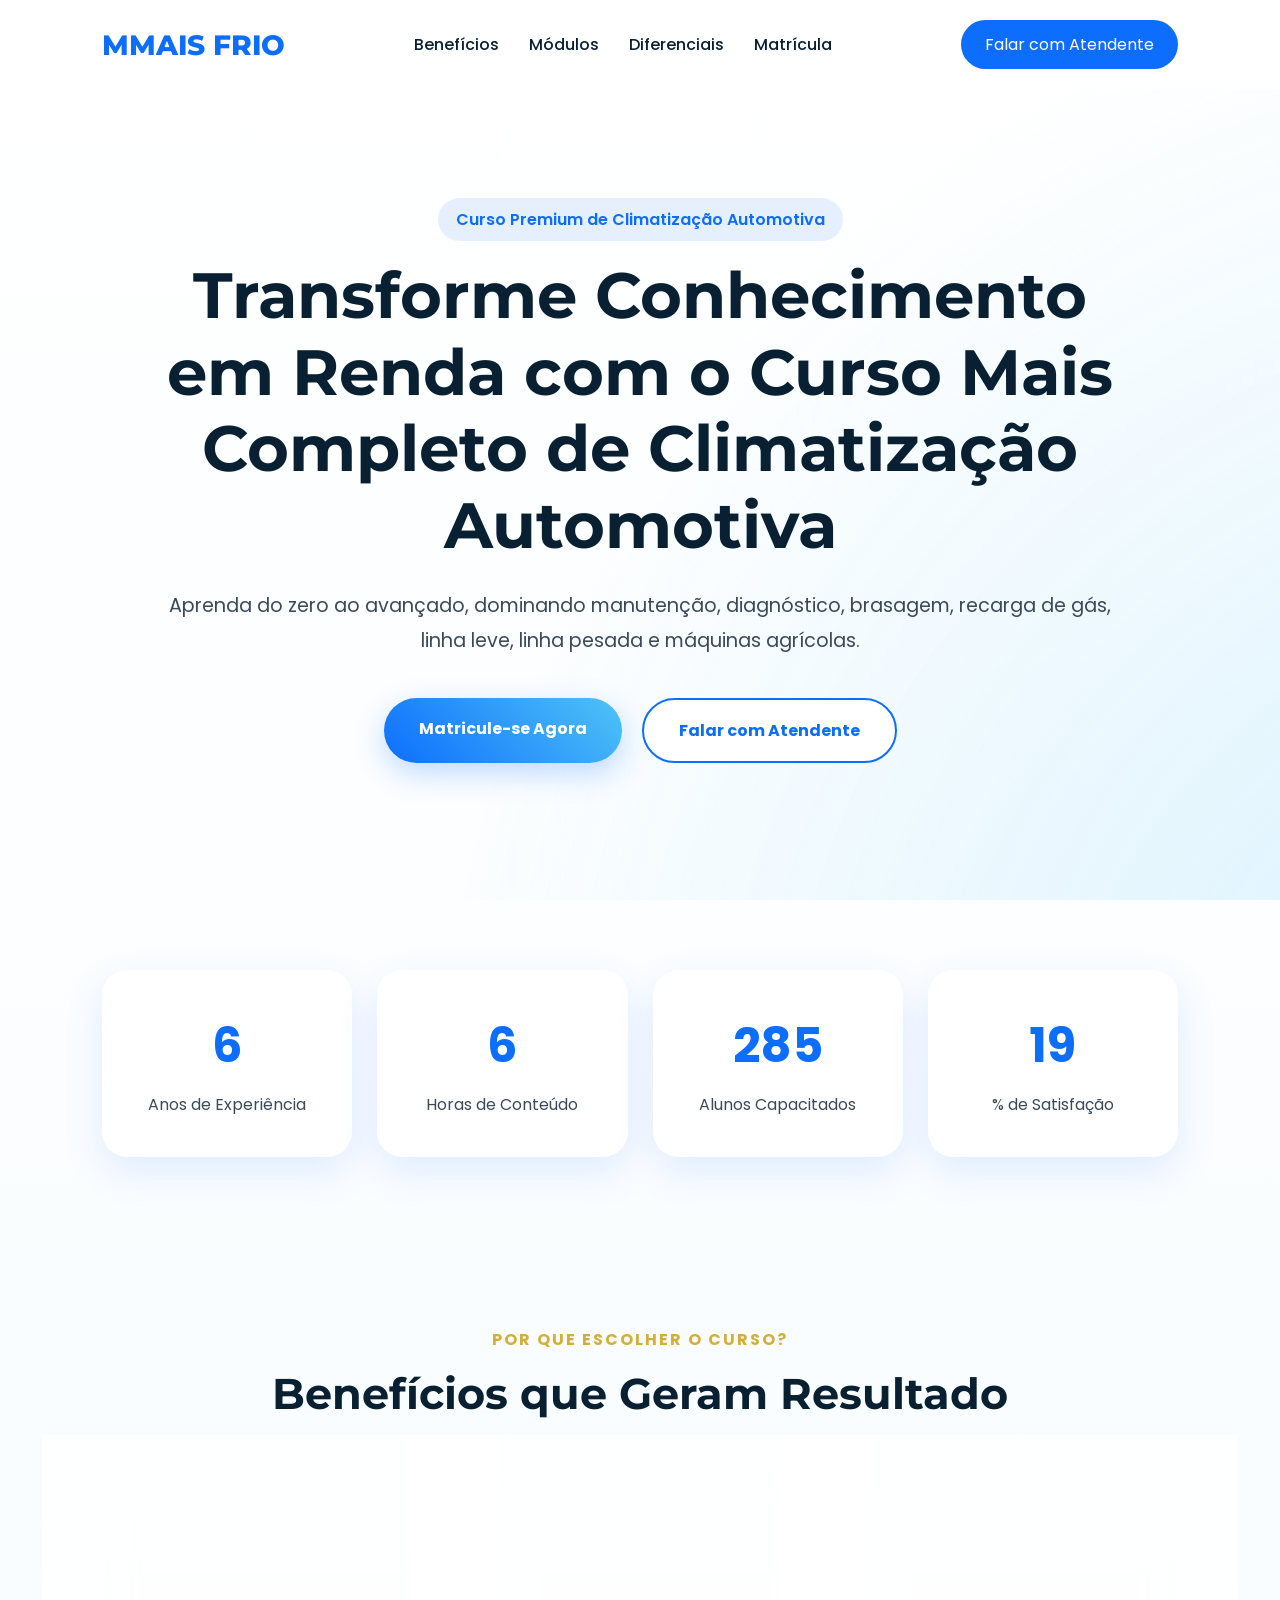
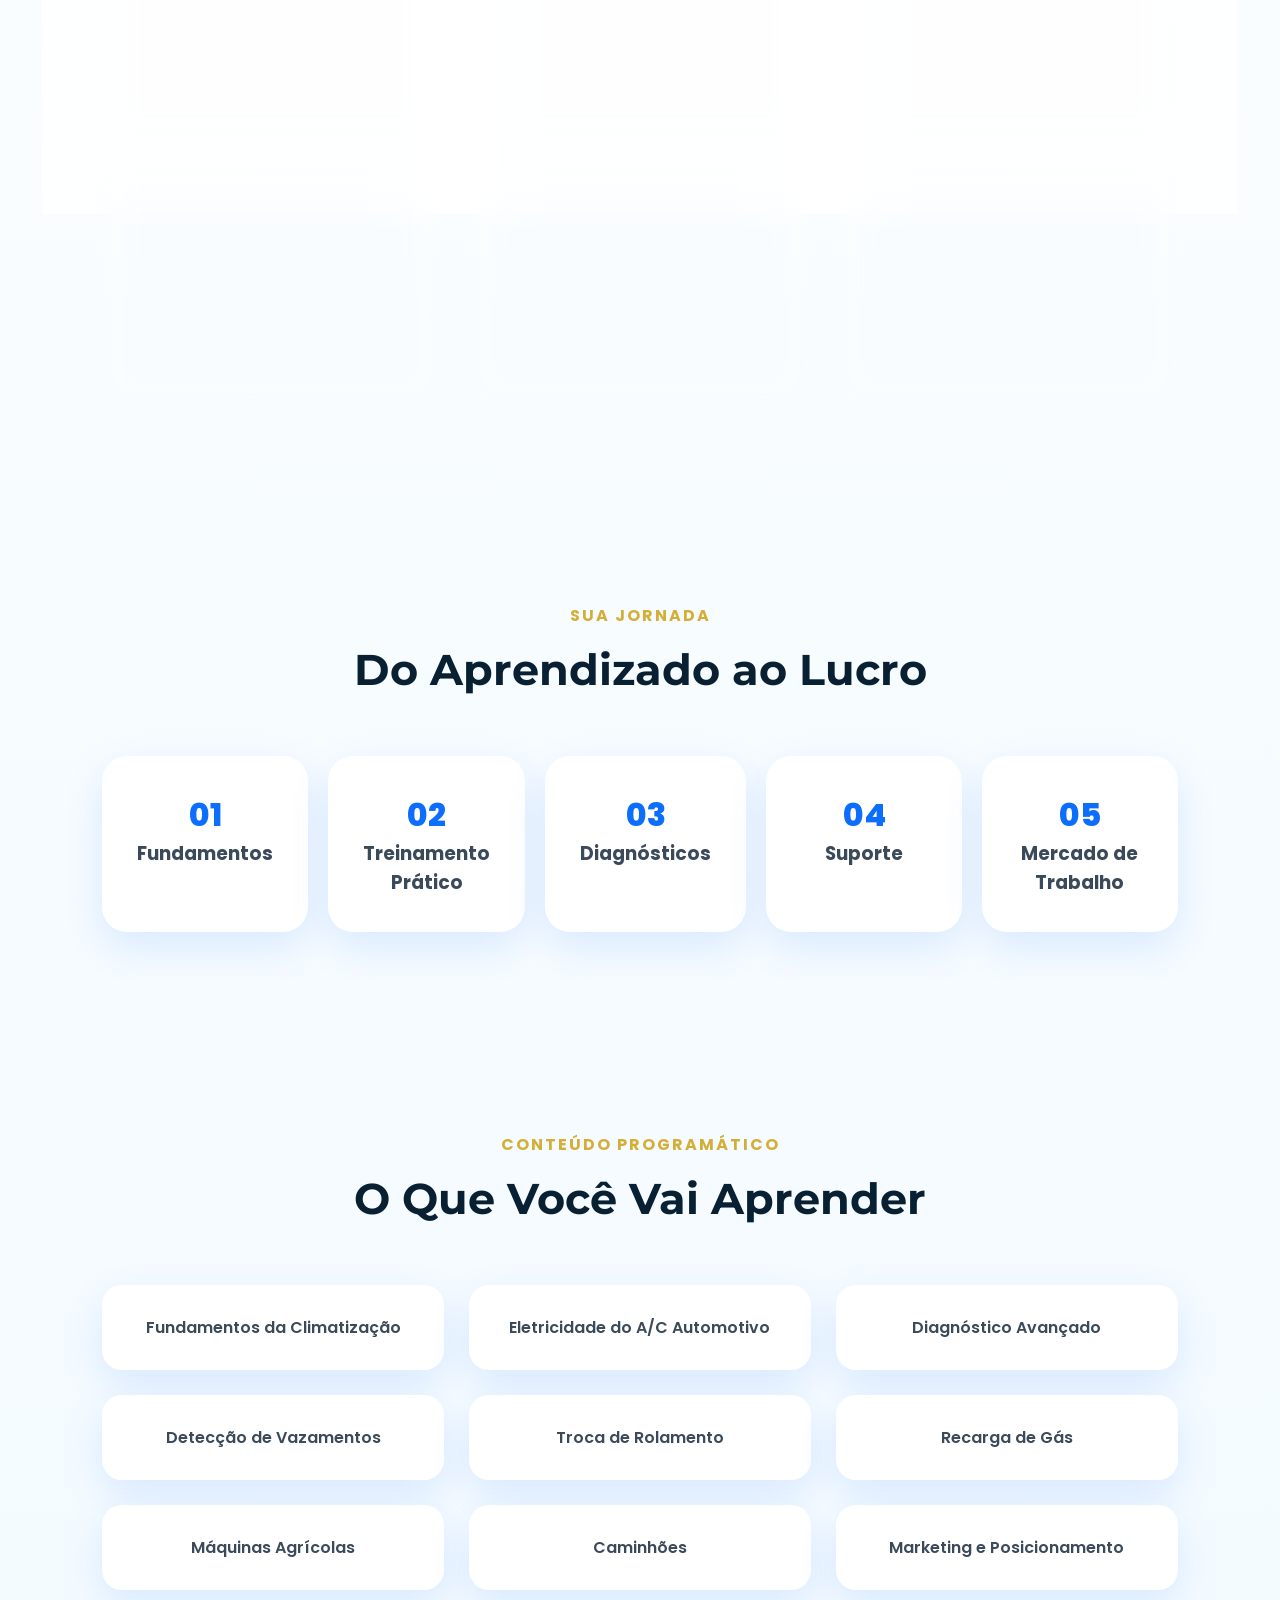
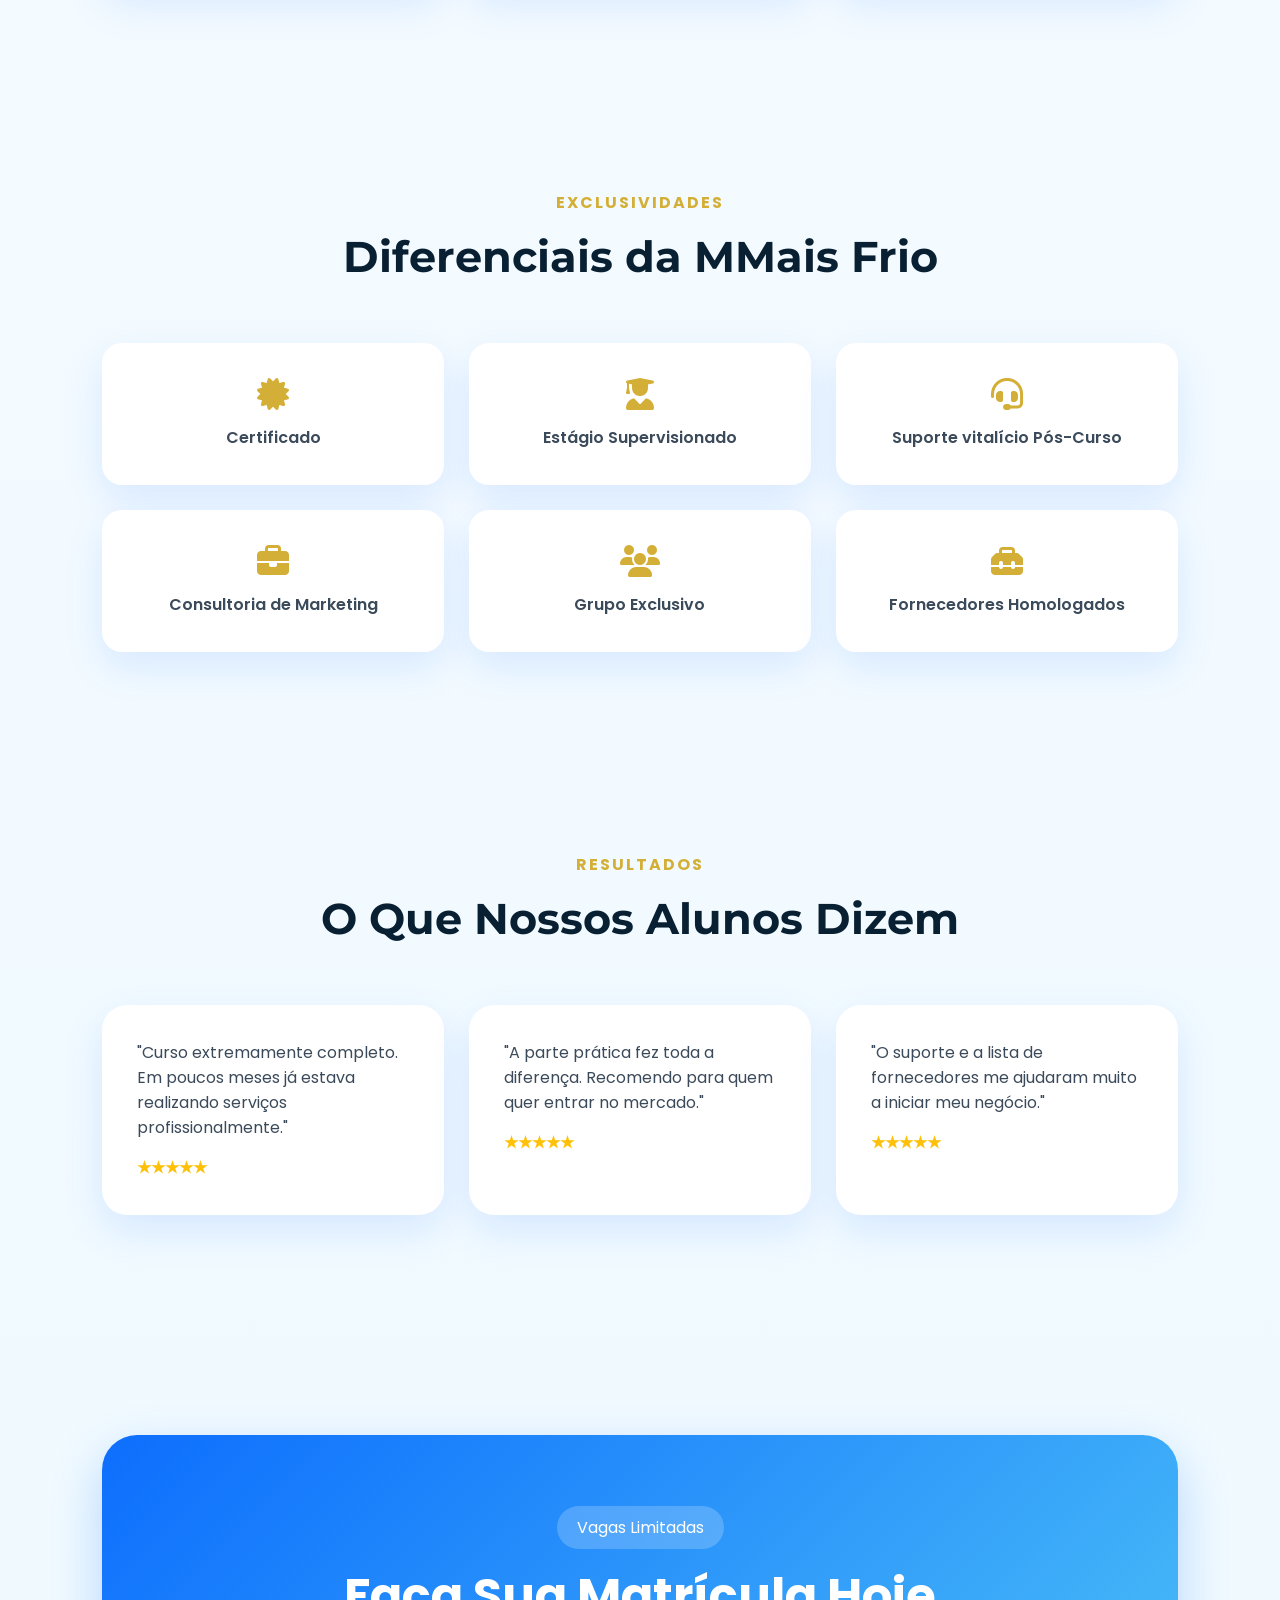
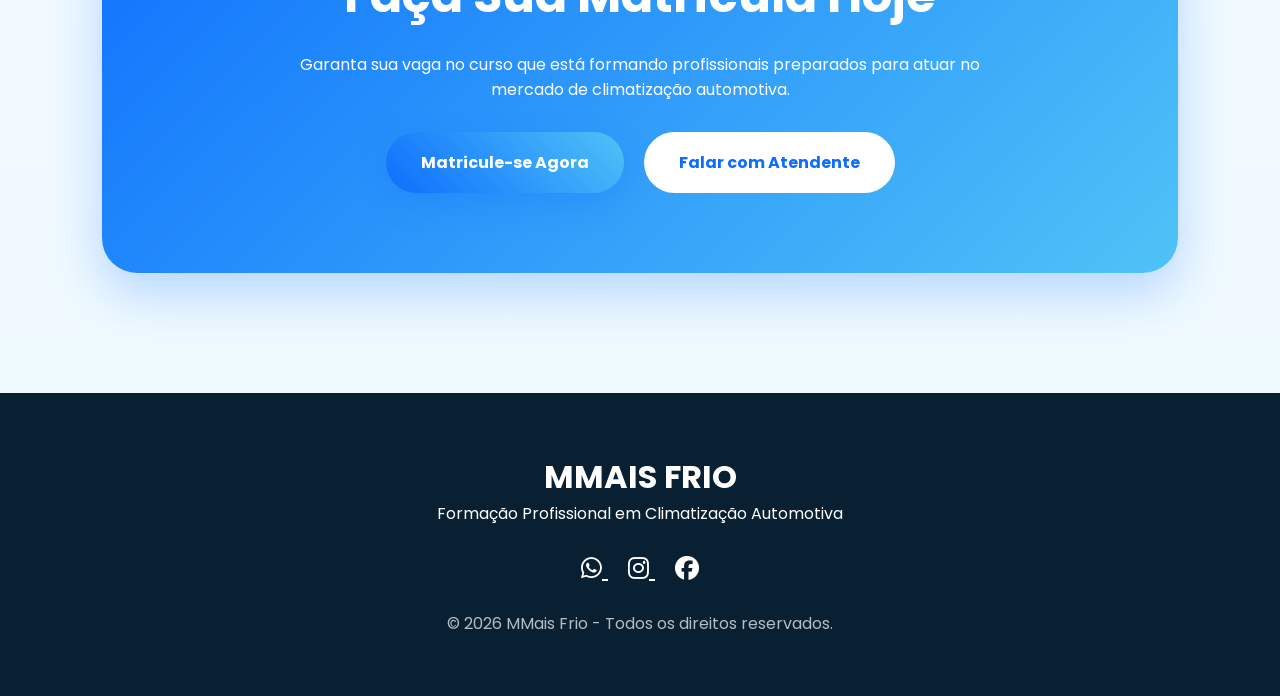
==== commit faaa3f38: "Update index.html" ====
--- a/index.html
+++ b/index.html
@@ -384,84 +384,6 @@
 
     <script src="script.js"></script>
 
-    <!-- MAGNATA DIGITAL - ÁREA DE VENDA -->
-<section class="magnata-vendas">
-
-    <div class="magnata-box">
-
-        <div class="magnata-tag">
-            🚀 SITE DESENVOLVIDO POR MAGNATA DIGITAL
-        </div>
-
-
-        <h2>
-            Sua empresa está perdendo clientes todos os dias?
-        </h2>
-
-
-        <p class="magnata-texto">
-            Ter apenas um Instagram ou um WhatsApp não é suficiente.
-            Empresas que querem crescer precisam de uma presença digital
-            profissional, estratégias de vendas e anúncios que tragam clientes.
-        </p>
-
-
-        <div class="magnata-beneficios">
-
-            <div>
-                ⚡
-                <h3>Sites que Vendem</h3>
-                <p>
-                    Criamos páginas profissionais focadas em transformar visitantes em clientes.
-                </p>
-            </div>
-
-
-            <div>
-                🎯
-                <h3>Tráfego Pago</h3>
-                <p>
-                    Colocamos sua empresa na frente das pessoas certas através de anúncios.
-                </p>
-            </div>
-
-
-            <div>
-                📈
-                <h3>Crescimento Digital</h3>
-                <p>
-                    Estratégias para aumentar contatos, vendas e autoridade.
-                </p>
-            </div>
-
-        </div>
-
-
-        <h3 class="chamada">
-            Quer transformar sua empresa em uma máquina de clientes?
-        </h3>
-
-
-        <a href="https://wa.me/5562981094428" class="botao-magnata">
-            FALAR COM ESPECIALISTA
-        </a>
-
-
-        <div class="assinatura">
-
-            <h1>
-                MAGNATA DIGITAL
-            </h1>
-
-            <p>
-                Marketing Digital • Sites Premium • Performance
-            </p>
-
-        </div>
-
-
-    </div>
-
-</section>
+   
 </body>
 </html>
--- a/style.css
+++ b/style.css
@@ -552,188 +552,356 @@
     .offer-box h2{
         font-size:2rem;
     }
-
-/* MAGNATA DIGITAL VENDA */
-
-.magnata-vendas{
+}
+
+/* =====================================================
+   MAGNATA DIGITAL - BLOCO DE DIVULGAÇÃO DA AGÊNCIA
+   SEPARADO DA IDENTIDADE DO CLIENTE
+===================================================== */
+
+
+.magnata-vendas {
+
+    width: 100%;
+    background: #050505;
+
+    padding: 100px 20px;
+
+    color: #ffffff;
+
+    text-align: center;
+
+    border-top: 5px solid #d4af37;
+
+    position: relative;
+
+    overflow: hidden;
+
+}
+
+
+/* Efeito de brilho no fundo */
+
+.magnata-vendas::before {
+
+    content:"";
+
+    position:absolute;
+
+    width:500px;
+    height:500px;
 
     background:
-    linear-gradient(135deg,#050505,#1a1a1a);
-
-    padding:90px 20px;
+    radial-gradient(circle,
+    rgba(212,175,55,0.25),
+    transparent 70%);
+
+    top:-200px;
+    left:50%;
+
+    transform:translateX(-50%);
+
+}
+
+
+/* CONTAINER */
+
+.magnata-box {
+
+    position:relative;
+
+    max-width:1200px;
+
+    margin:auto;
+
+}
+
+
+/* TAG SUPERIOR */
+
+.magnata-tag {
+
+    display:inline-block;
+
+    background:
+    linear-gradient(90deg,#d4af37,#f7d774);
+
+    color:#000;
+
+    padding:12px 30px;
+
+    border-radius:50px;
+
+    font-size:14px;
+
+    font-weight:900;
+
+    letter-spacing:1px;
+
+}
+
+
+
+/* TITULO */
+
+.magnata-vendas h2 {
+
+    margin-top:40px;
+
+    font-size:48px;
+
+    line-height:1.2;
+
+    font-weight:900;
+
+}
+
+
+.magnata-vendas h2 span {
+
+    color:#d4af37;
+
+}
+
+
+
+/* TEXTO */
+
+.magnata-texto {
+
+    max-width:850px;
+
+    margin:30px auto;
+
+    color:#cccccc;
+
+    font-size:20px;
+
+    line-height:1.8;
+
+}
+
+
+
+/* CARDS DOS SERVIÇOS */
+
+.magnata-beneficios {
+
+    display:flex;
+
+    justify-content:center;
+
+    gap:30px;
+
+    flex-wrap:wrap;
+
+    margin-top:60px;
+
+}
+
+
+
+.magnata-beneficios div {
+
+    background:#111;
+
+    width:320px;
+
+    padding:40px 30px;
+
+    border-radius:20px;
+
+    border:1px solid #222;
+
+    transition:.4s;
+
+}
+
+
+
+.magnata-beneficios div:hover {
+
+    border-color:#d4af37;
+
+    transform:translateY(-10px);
+
+    box-shadow:
+    0 20px 40px rgba(0,0,0,.5);
+
+}
+
+
+
+.magnata-beneficios h3 {
+
+    color:#d4af37;
+
+    font-size:25px;
+
+}
+
+
+
+.magnata-beneficios p {
+
+    color:#aaa;
+
+    line-height:1.6;
+
+}
+
+
+
+/* CHAMADA */
+
+.chamada {
+
+    margin-top:70px;
+
+    font-size:32px;
+
+    font-weight:800;
+
+}
+
+
+
+/* BOTÃO */
+
+.botao-magnata {
+
+    display:inline-flex;
+
+    align-items:center;
+
+    justify-content:center;
+
+
+    margin-top:35px;
+
+    padding:22px 55px;
+
+
+    background:#25D366;
+
     color:white;
-    text-align:center;
-
-}
-
-
-.magnata-box{
-
-    max-width:1200px;
-    margin:auto;
-
-}
-
-
-.magnata-tag{
-
-    display:inline-block;
-    background:#d4af37;
-    color:#000;
-    padding:12px 25px;
-    border-radius:30px;
+
+
+    font-size:20px;
+
     font-weight:900;
-    font-size:14px;
-
-}
-
-
-.magnata-vendas h2{
-
-    margin-top:35px;
-    font-size:42px;
+
+
+    border-radius:50px;
+
+    text-decoration:none;
+
+
+    transition:.3s;
+
+
+    box-shadow:
+    0 10px 30px rgba(37,211,102,.3);
+
+}
+
+
+
+.botao-magnata:hover {
+
+    transform:scale(1.08);
+
+}
+
+
+
+/* LOGO / ASSINATURA */
+
+.assinatura {
+
+    margin-top:90px;
+
+    padding-top:40px;
+
+    border-top:
+
+    1px solid rgba(255,255,255,.15);
+
+}
+
+
+
+.assinatura h1 {
+
+    font-size:55px;
+
+    letter-spacing:10px;
+
+    color:#d4af37;
+
     font-weight:900;
 
 }
 
 
-.magnata-texto{
-
-    max-width:850px;
-    margin:25px auto;
-    color:#ddd;
-    font-size:20px;
-    line-height:1.7;
-
-}
-
-
-
-.magnata-beneficios{
-
-    display:flex;
-    justify-content:center;
-    gap:25px;
-    flex-wrap:wrap;
-    margin-top:50px;
-
-}
-
-
-
-.magnata-beneficios div{
-
-    width:300px;
-    padding:35px 25px;
-
-    background:#101010;
-
-    border:1px solid #d4af37;
-
-    border-radius:20px;
-
-    transition:.3s;
-
-}
-
-
-.magnata-beneficios div:hover{
-
-    transform:translateY(-12px);
-
-}
-
-
-
-.magnata-beneficios h3{
-
-    color:#d4af37;
+
+.assinatura p {
+
+    color:#999;
+
+    font-size:18px;
+
+}
+
+
+
+/* RESPONSIVO CELULAR */
+
+@media(max-width:768px){
+
+
+.magnata-vendas {
+
+    padding:70px 20px;
+
+}
+
+
+.magnata-vendas h2 {
+
+    font-size:32px;
+
+}
+
+
+.magnata-texto {
+
+    font-size:17px;
+
+}
+
+
+.magnata-beneficios div {
+
+    width:100%;
+
+}
+
+
+.chamada {
+
     font-size:24px;
 
 }
 
 
-
-.magnata-beneficios p{
-
-    color:#bbb;
-    line-height:1.6;
-
-}
-
-
-
-.chamada{
-
-    margin-top:60px;
-    font-size:30px;
-
-}
-
-
-
-.botao-magnata{
-
-    display:inline-block;
-
-    margin-top:30px;
-
-    padding:22px 45px;
-
-    background:#25D366;
-
-    color:white;
-
-    text-decoration:none;
-
-    border-radius:50px;
-
-    font-size:20px;
-
-    font-weight:900;
-
-    box-shadow:0 0 25px rgba(37,211,102,.5);
-
-}
-
-
-
-.botao-magnata:hover{
-
-    transform:scale(1.05);
-
-}
-
-
-
-.assinatura{
-
-    margin-top:70px;
-
-    padding-top:35px;
-
-    border-top:1px solid #333;
-
-}
-
-
-
-.assinatura h1{
-
-    color:#d4af37;
-
-    font-size:45px;
-
-    letter-spacing:8px;
-
-}
-
-
-
-.assinatura p{
-
-    color:#aaa;
-
-    font-size:18px;
-
-}
+.assinatura h1 {
+
+    font-size:35px;
+
+    letter-spacing:5px;
+
+}
+
+
+}
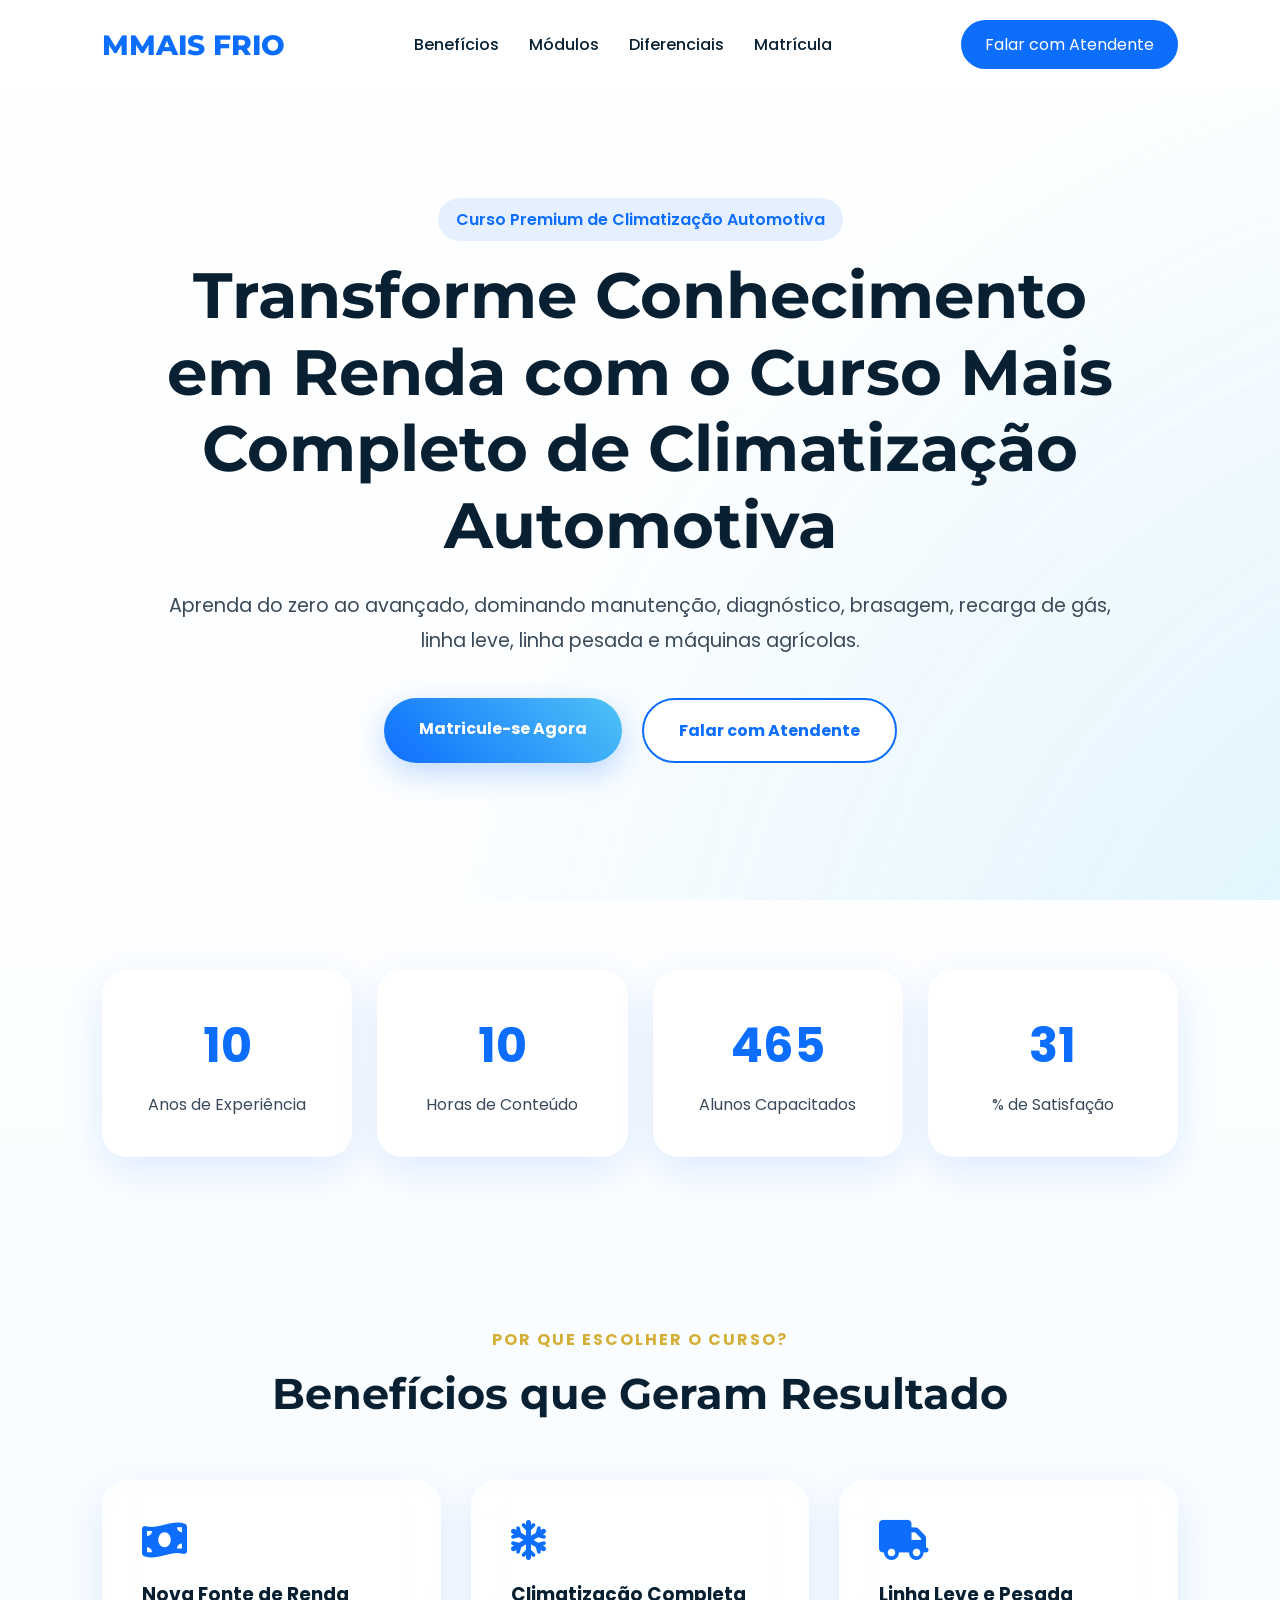
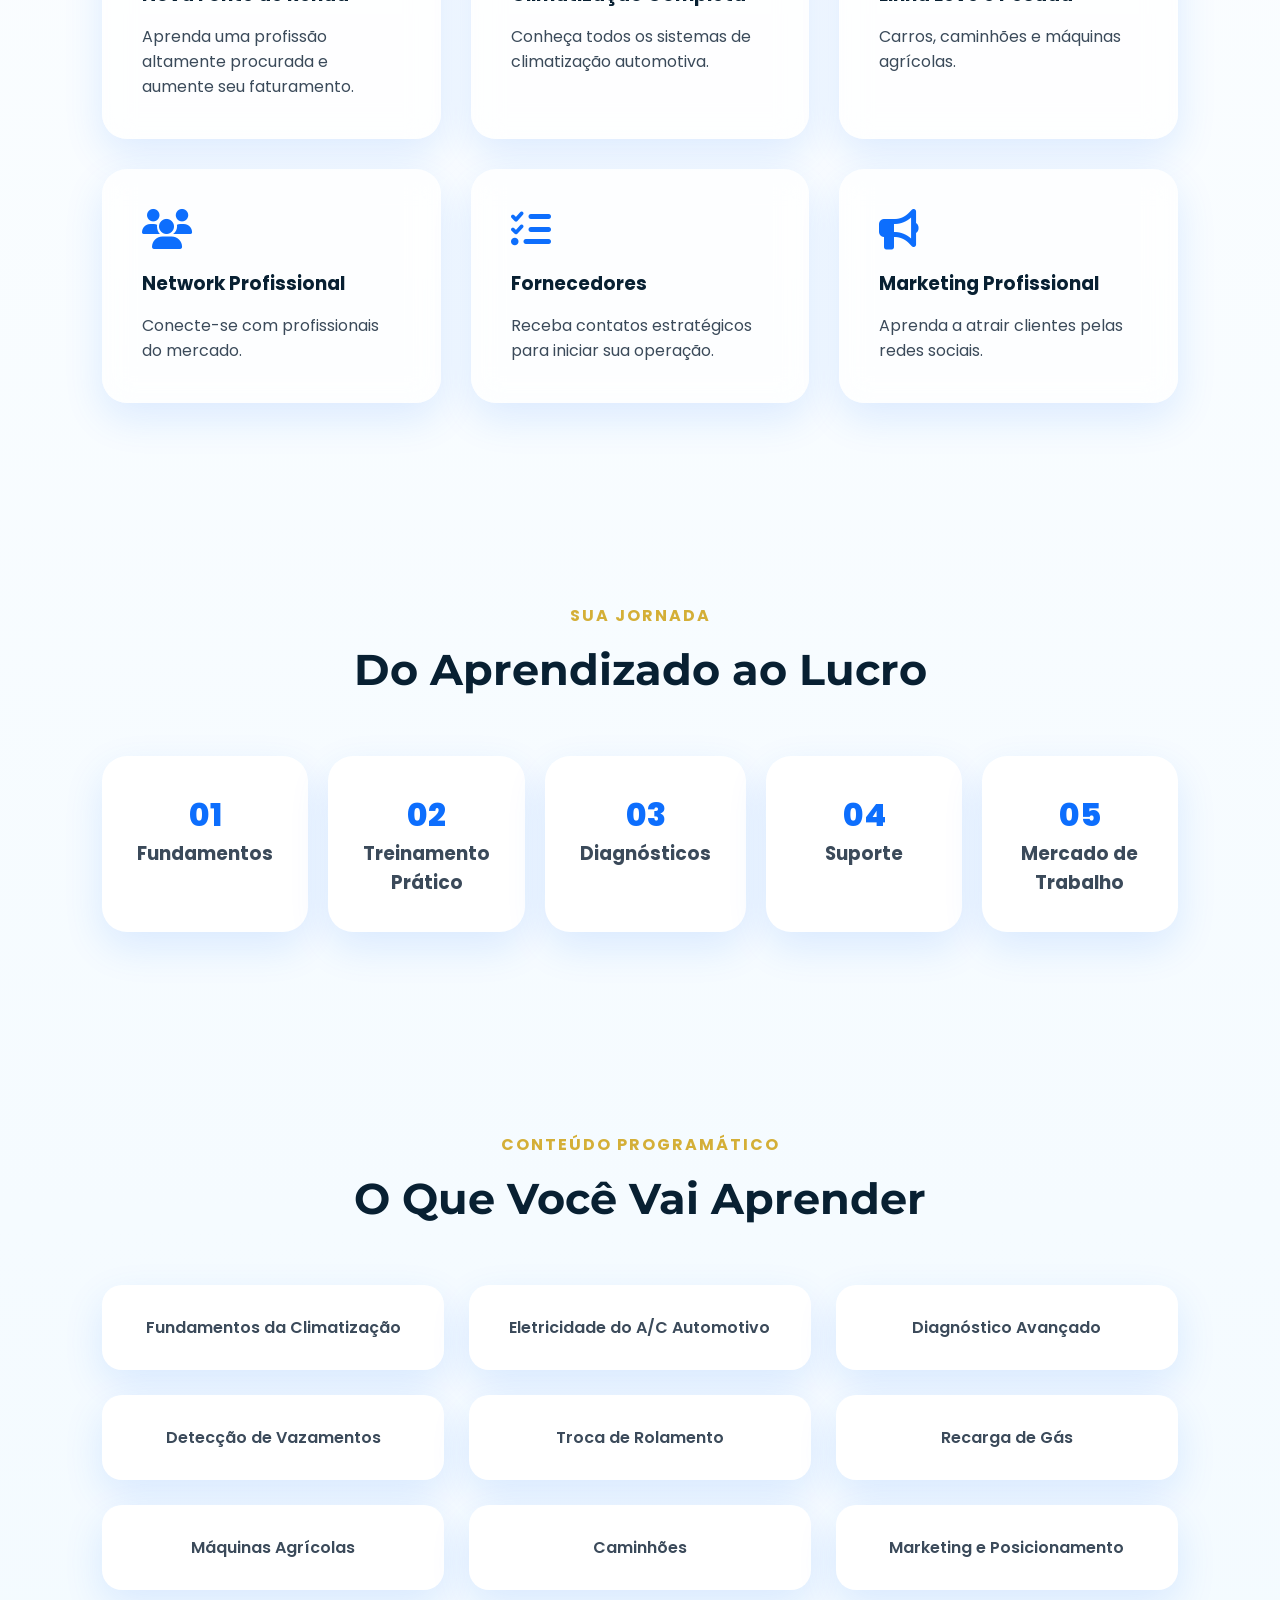
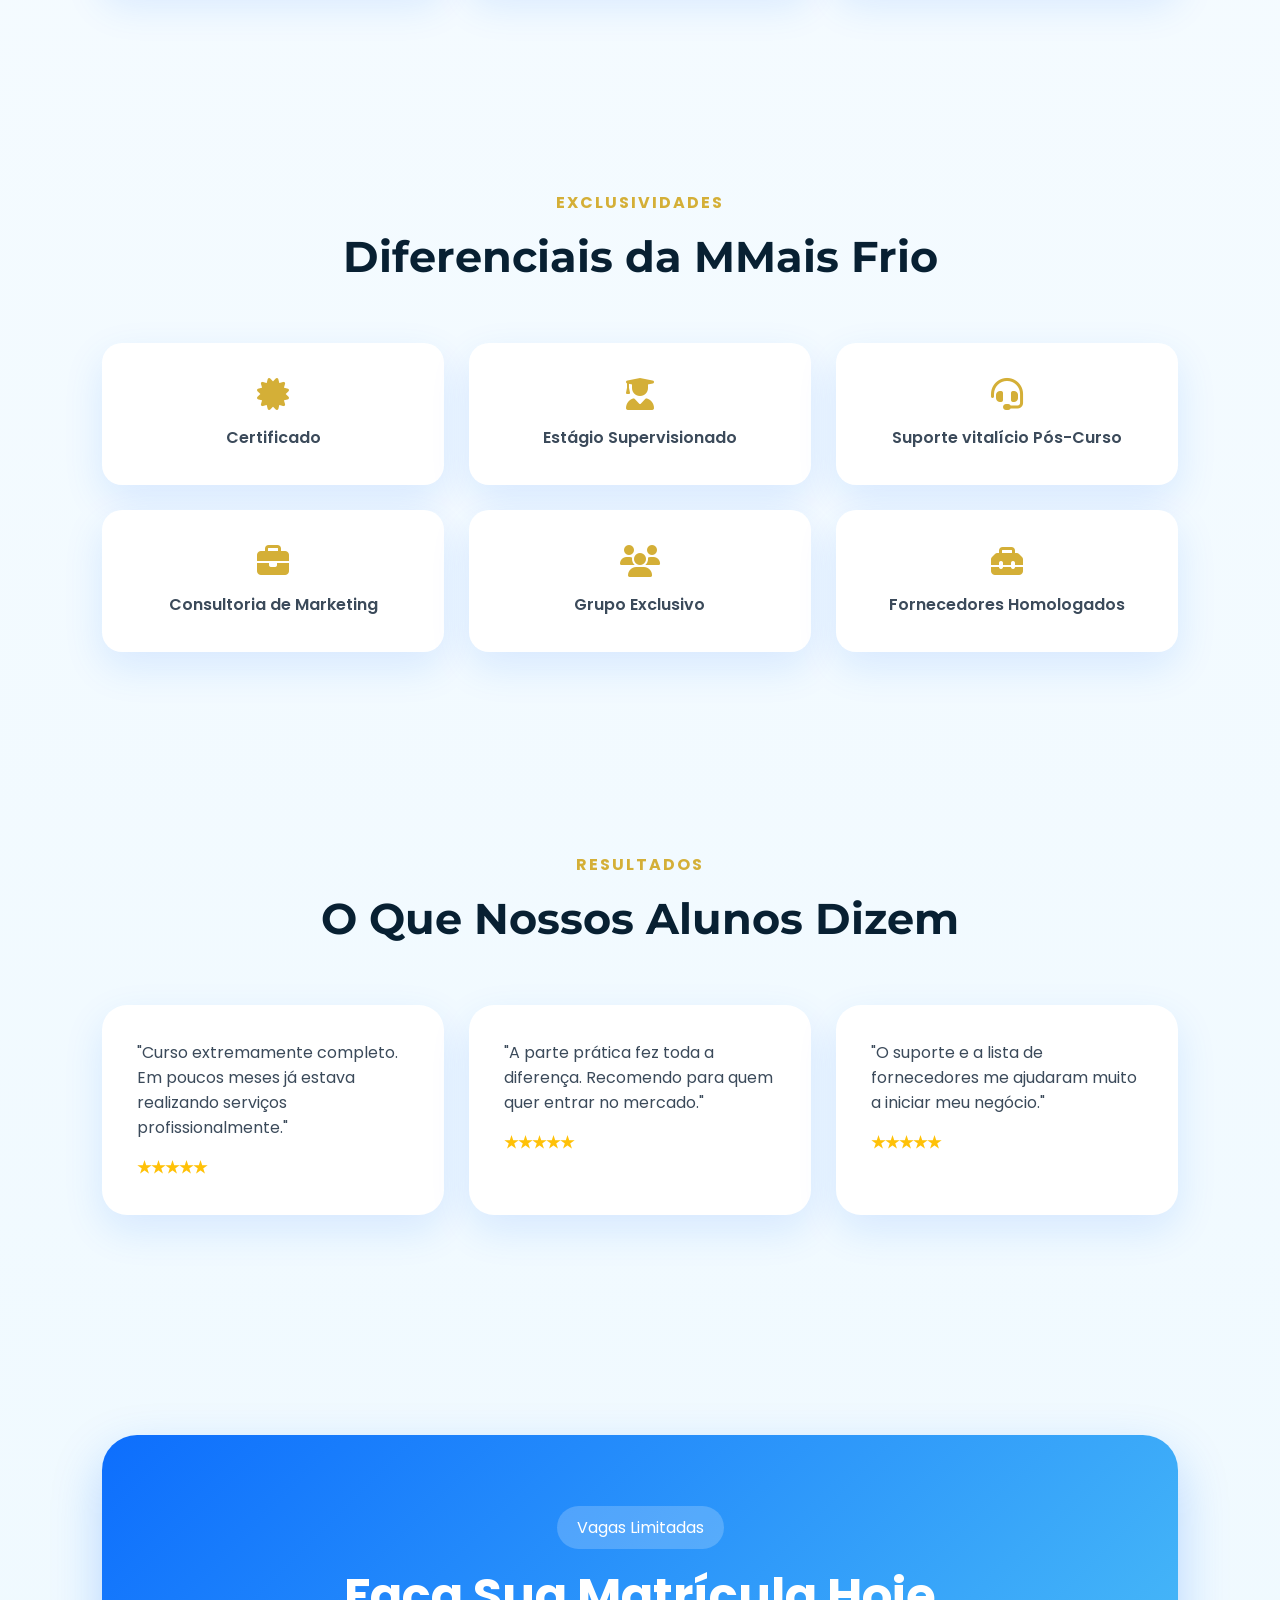
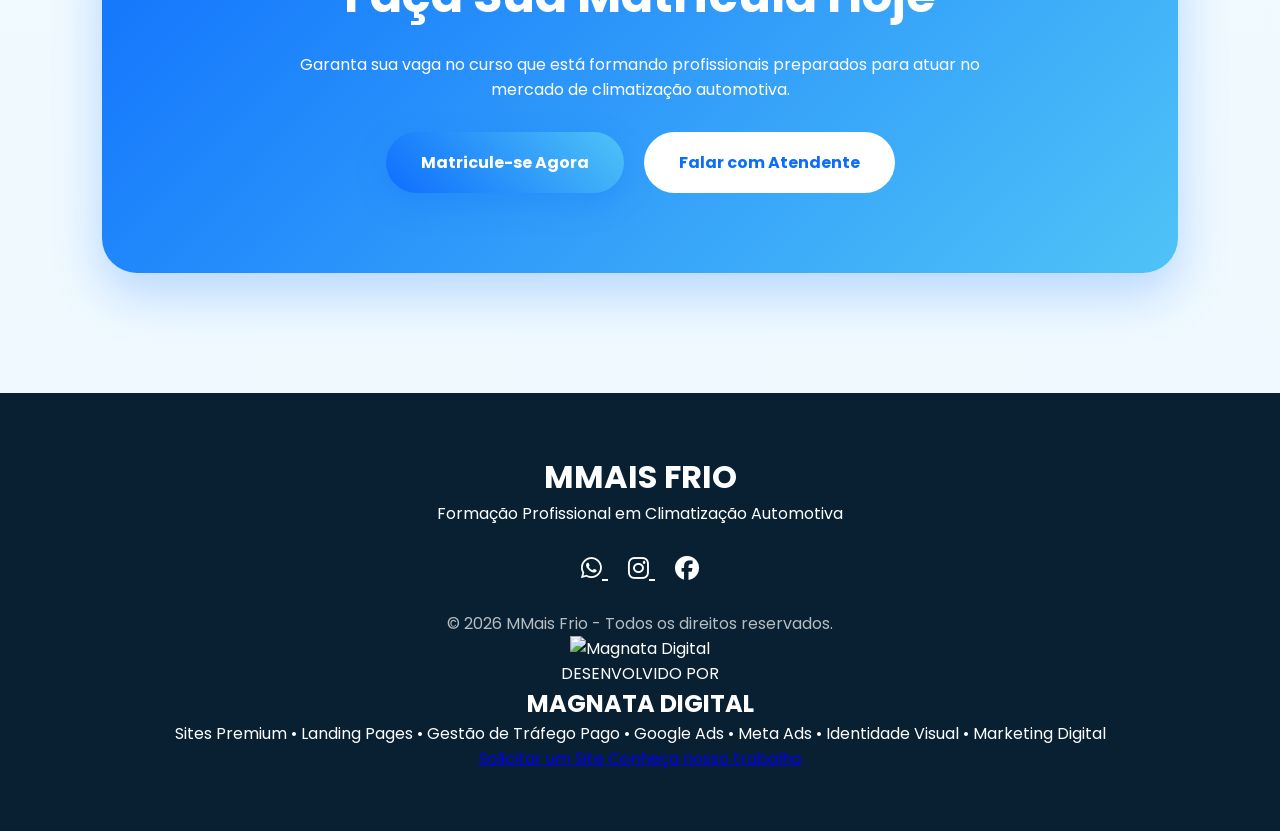
==== commit 090f4f8b: "Update index.html" ====
--- a/index.html
+++ b/index.html
@@ -380,6 +380,56 @@
             © 2026 MMais Frio - Todos os direitos reservados.
         </p>
 
+        <!--==================================
+MAGNATA DIGITAL
+===================================-->
+
+<section id="magnata">
+
+    <div class="magnata-overlay"></div>
+
+    <div class="magnata-container">
+
+        <div class="magnata-logo">
+
+            <img src="img/magnata-logo.png" alt="Magnata Digital">
+
+        </div>
+
+        <div class="magnata-texto">
+
+            <span>DESENVOLVIDO POR</span>
+
+            <h2>MAGNATA DIGITAL</h2>
+
+            <p>
+
+                Sites Premium • Landing Pages • Gestão de Tráfego Pago •
+                Google Ads • Meta Ads • Identidade Visual • Marketing Digital
+
+            </p>
+
+            <div class="magnata-botoes">
+
+                <a href="https://wa.me/5562999999999" target="_blank" class="btn-magnata">
+
+                    Solicitar um Site
+
+                </a>
+
+                <a href="#inicio" class="btn-magnata-outline">
+
+                    Conheça nosso trabalho
+
+                </a>
+
+            </div>
+
+        </div>
+
+    </div>
+
+</section>
     </footer>
 
     <script src="script.js"></script>
--- a/style.css
+++ b/style.css
@@ -554,354 +554,3 @@
     }
 }
 
-/* =====================================================
-   MAGNATA DIGITAL - BLOCO DE DIVULGAÇÃO DA AGÊNCIA
-   SEPARADO DA IDENTIDADE DO CLIENTE
-===================================================== */
-
-
-.magnata-vendas {
-
-    width: 100%;
-    background: #050505;
-
-    padding: 100px 20px;
-
-    color: #ffffff;
-
-    text-align: center;
-
-    border-top: 5px solid #d4af37;
-
-    position: relative;
-
-    overflow: hidden;
-
-}
-
-
-/* Efeito de brilho no fundo */
-
-.magnata-vendas::before {
-
-    content:"";
-
-    position:absolute;
-
-    width:500px;
-    height:500px;
-
-    background:
-    radial-gradient(circle,
-    rgba(212,175,55,0.25),
-    transparent 70%);
-
-    top:-200px;
-    left:50%;
-
-    transform:translateX(-50%);
-
-}
-
-
-/* CONTAINER */
-
-.magnata-box {
-
-    position:relative;
-
-    max-width:1200px;
-
-    margin:auto;
-
-}
-
-
-/* TAG SUPERIOR */
-
-.magnata-tag {
-
-    display:inline-block;
-
-    background:
-    linear-gradient(90deg,#d4af37,#f7d774);
-
-    color:#000;
-
-    padding:12px 30px;
-
-    border-radius:50px;
-
-    font-size:14px;
-
-    font-weight:900;
-
-    letter-spacing:1px;
-
-}
-
-
-
-/* TITULO */
-
-.magnata-vendas h2 {
-
-    margin-top:40px;
-
-    font-size:48px;
-
-    line-height:1.2;
-
-    font-weight:900;
-
-}
-
-
-.magnata-vendas h2 span {
-
-    color:#d4af37;
-
-}
-
-
-
-/* TEXTO */
-
-.magnata-texto {
-
-    max-width:850px;
-
-    margin:30px auto;
-
-    color:#cccccc;
-
-    font-size:20px;
-
-    line-height:1.8;
-
-}
-
-
-
-/* CARDS DOS SERVIÇOS */
-
-.magnata-beneficios {
-
-    display:flex;
-
-    justify-content:center;
-
-    gap:30px;
-
-    flex-wrap:wrap;
-
-    margin-top:60px;
-
-}
-
-
-
-.magnata-beneficios div {
-
-    background:#111;
-
-    width:320px;
-
-    padding:40px 30px;
-
-    border-radius:20px;
-
-    border:1px solid #222;
-
-    transition:.4s;
-
-}
-
-
-
-.magnata-beneficios div:hover {
-
-    border-color:#d4af37;
-
-    transform:translateY(-10px);
-
-    box-shadow:
-    0 20px 40px rgba(0,0,0,.5);
-
-}
-
-
-
-.magnata-beneficios h3 {
-
-    color:#d4af37;
-
-    font-size:25px;
-
-}
-
-
-
-.magnata-beneficios p {
-
-    color:#aaa;
-
-    line-height:1.6;
-
-}
-
-
-
-/* CHAMADA */
-
-.chamada {
-
-    margin-top:70px;
-
-    font-size:32px;
-
-    font-weight:800;
-
-}
-
-
-
-/* BOTÃO */
-
-.botao-magnata {
-
-    display:inline-flex;
-
-    align-items:center;
-
-    justify-content:center;
-
-
-    margin-top:35px;
-
-    padding:22px 55px;
-
-
-    background:#25D366;
-
-    color:white;
-
-
-    font-size:20px;
-
-    font-weight:900;
-
-
-    border-radius:50px;
-
-    text-decoration:none;
-
-
-    transition:.3s;
-
-
-    box-shadow:
-    0 10px 30px rgba(37,211,102,.3);
-
-}
-
-
-
-.botao-magnata:hover {
-
-    transform:scale(1.08);
-
-}
-
-
-
-/* LOGO / ASSINATURA */
-
-.assinatura {
-
-    margin-top:90px;
-
-    padding-top:40px;
-
-    border-top:
-
-    1px solid rgba(255,255,255,.15);
-
-}
-
-
-
-.assinatura h1 {
-
-    font-size:55px;
-
-    letter-spacing:10px;
-
-    color:#d4af37;
-
-    font-weight:900;
-
-}
-
-
-
-.assinatura p {
-
-    color:#999;
-
-    font-size:18px;
-
-}
-
-
-
-/* RESPONSIVO CELULAR */
-
-@media(max-width:768px){
-
-
-.magnata-vendas {
-
-    padding:70px 20px;
-
-}
-
-
-.magnata-vendas h2 {
-
-    font-size:32px;
-
-}
-
-
-.magnata-texto {
-
-    font-size:17px;
-
-}
-
-
-.magnata-beneficios div {
-
-    width:100%;
-
-}
-
-
-.chamada {
-
-    font-size:24px;
-
-}
-
-
-.assinatura h1 {
-
-    font-size:35px;
-
-    letter-spacing:5px;
-
-}
-
-
-}
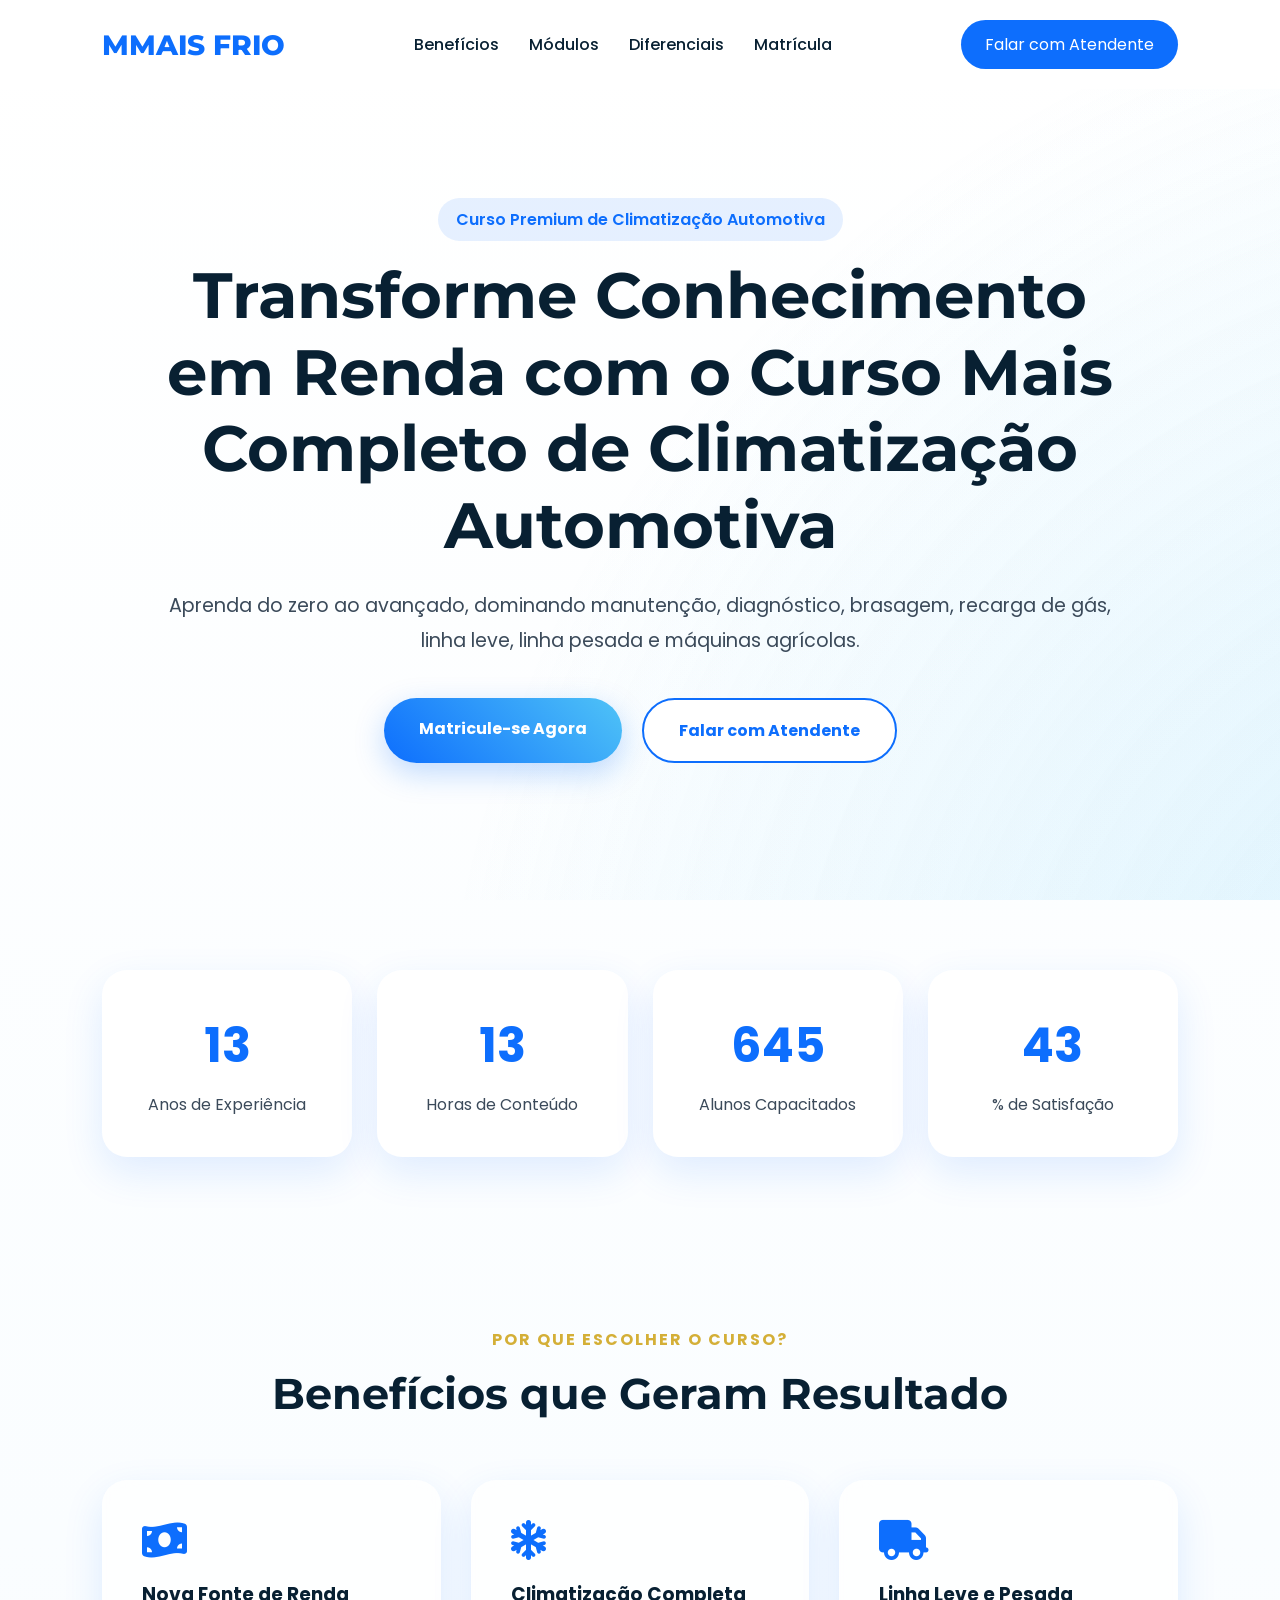
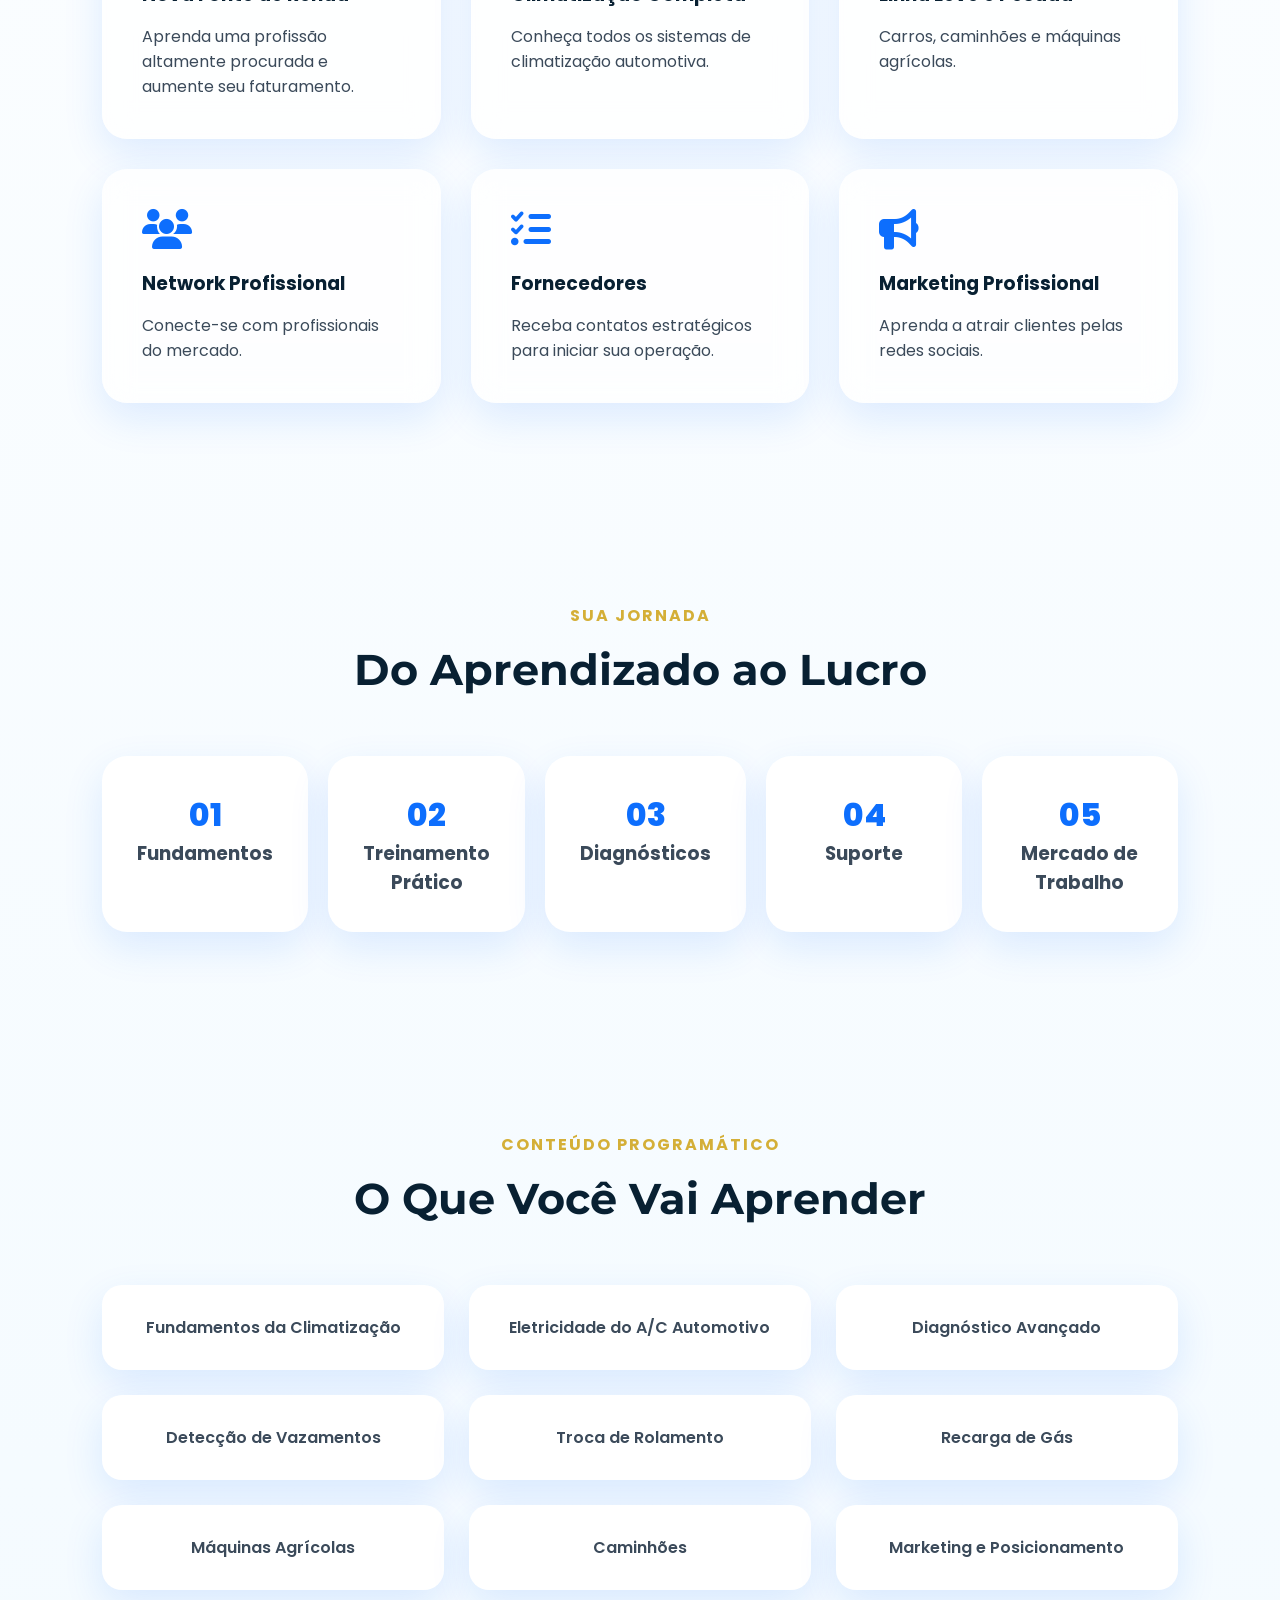
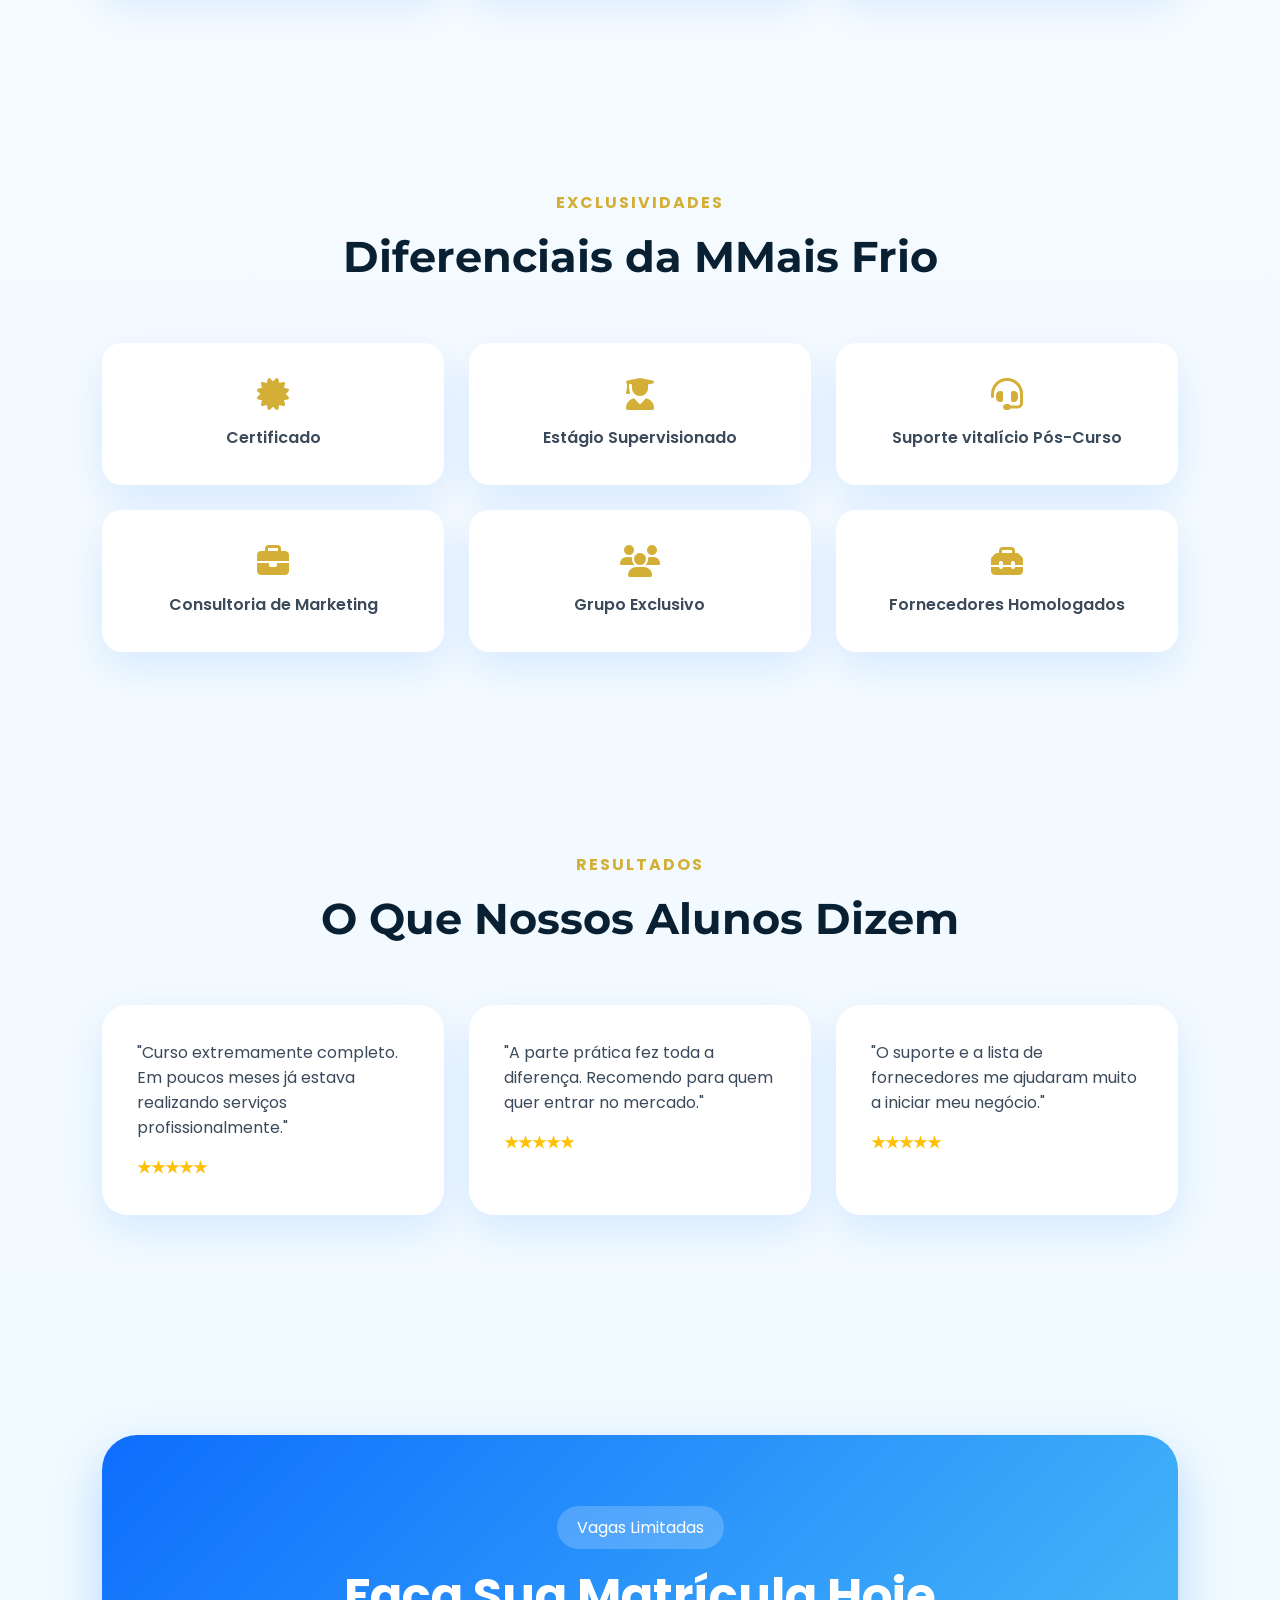
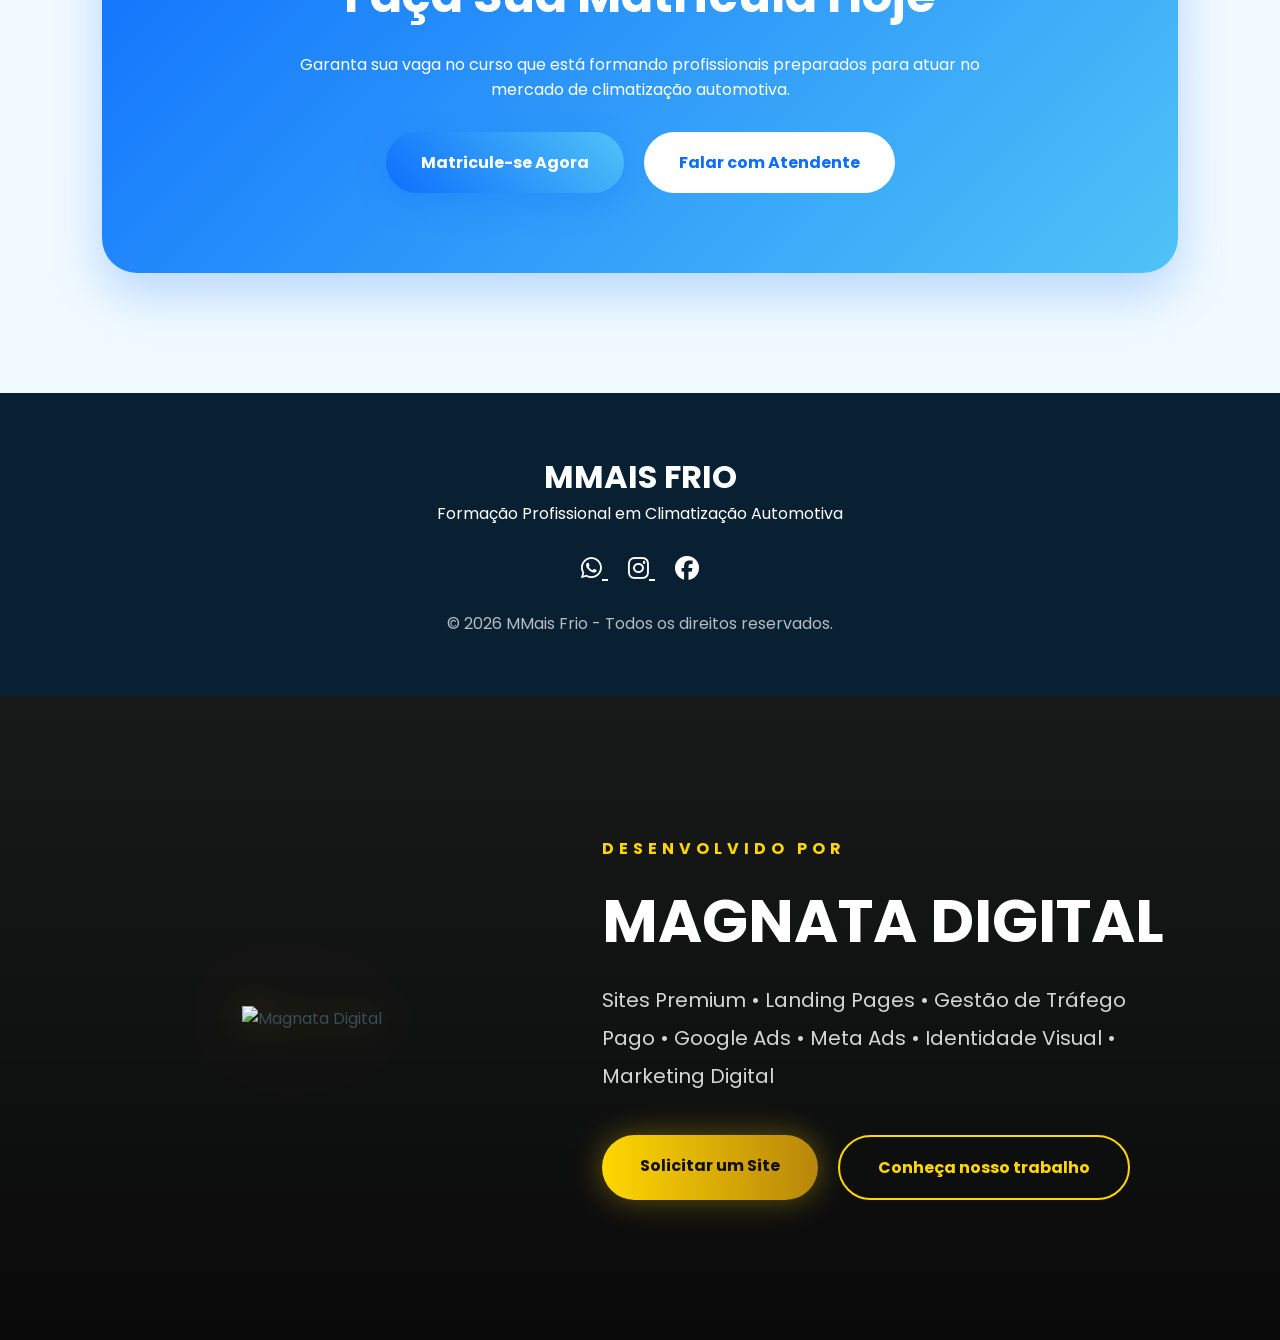
==== commit 82572005: "Update index.html" ====
--- a/index.html
+++ b/index.html
@@ -380,6 +380,11 @@
             © 2026 MMais Frio - Todos os direitos reservados.
         </p>
 
+    
+    </footer>
+
+    <script src="script.js"></script>
+
         <!--==================================
 MAGNATA DIGITAL
 ===================================-->
@@ -430,10 +435,6 @@
     </div>
 
 </section>
-    </footer>
-
-    <script src="script.js"></script>
-
    
 </body>
 </html>
--- a/style.css
+++ b/style.css
@@ -18,6 +18,196 @@
     --light:#f5fbff;
     --text:#3b4a5a;
     --shadow:0 15px 40px rgba(13,110,253,.12);
+}
+/*==================================
+MAGNATA DIGITAL
+===================================*/
+
+#magnata{
+
+padding:140px 8%;
+
+background:
+linear-gradient(rgba(0,0,0,.90),
+rgba(0,0,0,.96)),
+url("img/fundo-magnata.jpg");
+
+background-size:cover;
+
+background-position:center;
+
+position:relative;
+
+overflow:hidden;
+
+}
+
+.magnata-container{
+
+max-width:1400px;
+
+margin:auto;
+
+display:grid;
+
+grid-template-columns:420px 1fr;
+
+align-items:center;
+
+gap:80px;
+
+}
+
+.magnata-logo{
+
+text-align:center;
+
+}
+
+.magnata-logo img{
+
+width:100%;
+
+max-width:360px;
+
+animation:logoMagnata 5s ease-in-out infinite;
+
+filter:
+
+drop-shadow(0 0 20px rgba(255,215,0,.35))
+
+drop-shadow(0 0 50px rgba(255,215,0,.15));
+
+}
+
+@keyframes logoMagnata{
+
+0%{transform:translateY(0);}
+
+50%{transform:translateY(-10px);}
+
+100%{transform:translateY(0);}
+
+}
+
+.magnata-texto span{
+
+color:#FFD700;
+
+font-weight:700;
+
+letter-spacing:5px;
+
+}
+
+.magnata-texto h2{
+
+font-size:60px;
+
+margin:15px 0;
+
+color:#fff;
+
+}
+
+.magnata-texto p{
+
+font-size:20px;
+
+line-height:38px;
+
+color:#d6d6d6;
+
+margin-bottom:40px;
+
+}
+
+.magnata-botoes{
+
+display:flex;
+
+gap:20px;
+
+flex-wrap:wrap;
+
+}
+
+.btn-magnata{
+
+padding:18px 38px;
+
+border-radius:60px;
+
+background:linear-gradient(90deg,#FFD700,#b8860b);
+
+color:#111;
+
+font-weight:700;
+
+text-decoration:none;
+
+transition:.4s;
+
+box-shadow:0 0 30px rgba(255,215,0,.35);
+
+}
+
+.btn-magnata:hover{
+
+transform:translateY(-6px);
+
+box-shadow:0 0 50px rgba(255,215,0,.6);
+
+}
+
+.btn-magnata-outline{
+
+padding:18px 38px;
+
+border-radius:60px;
+
+border:2px solid #FFD700;
+
+color:#FFD700;
+
+text-decoration:none;
+
+font-weight:700;
+
+transition:.4s;
+
+}
+
+.btn-magnata-outline:hover{
+
+background:#FFD700;
+
+color:#000;
+
+}
+
+@media(max-width:991px){
+
+.magnata-container{
+
+grid-template-columns:1fr;
+
+text-align:center;
+
+}
+
+.magnata-botoes{
+
+justify-content:center;
+
+}
+
+.magnata-texto h2{
+
+font-size:42px;
+
+}
+
 }
 
 body{
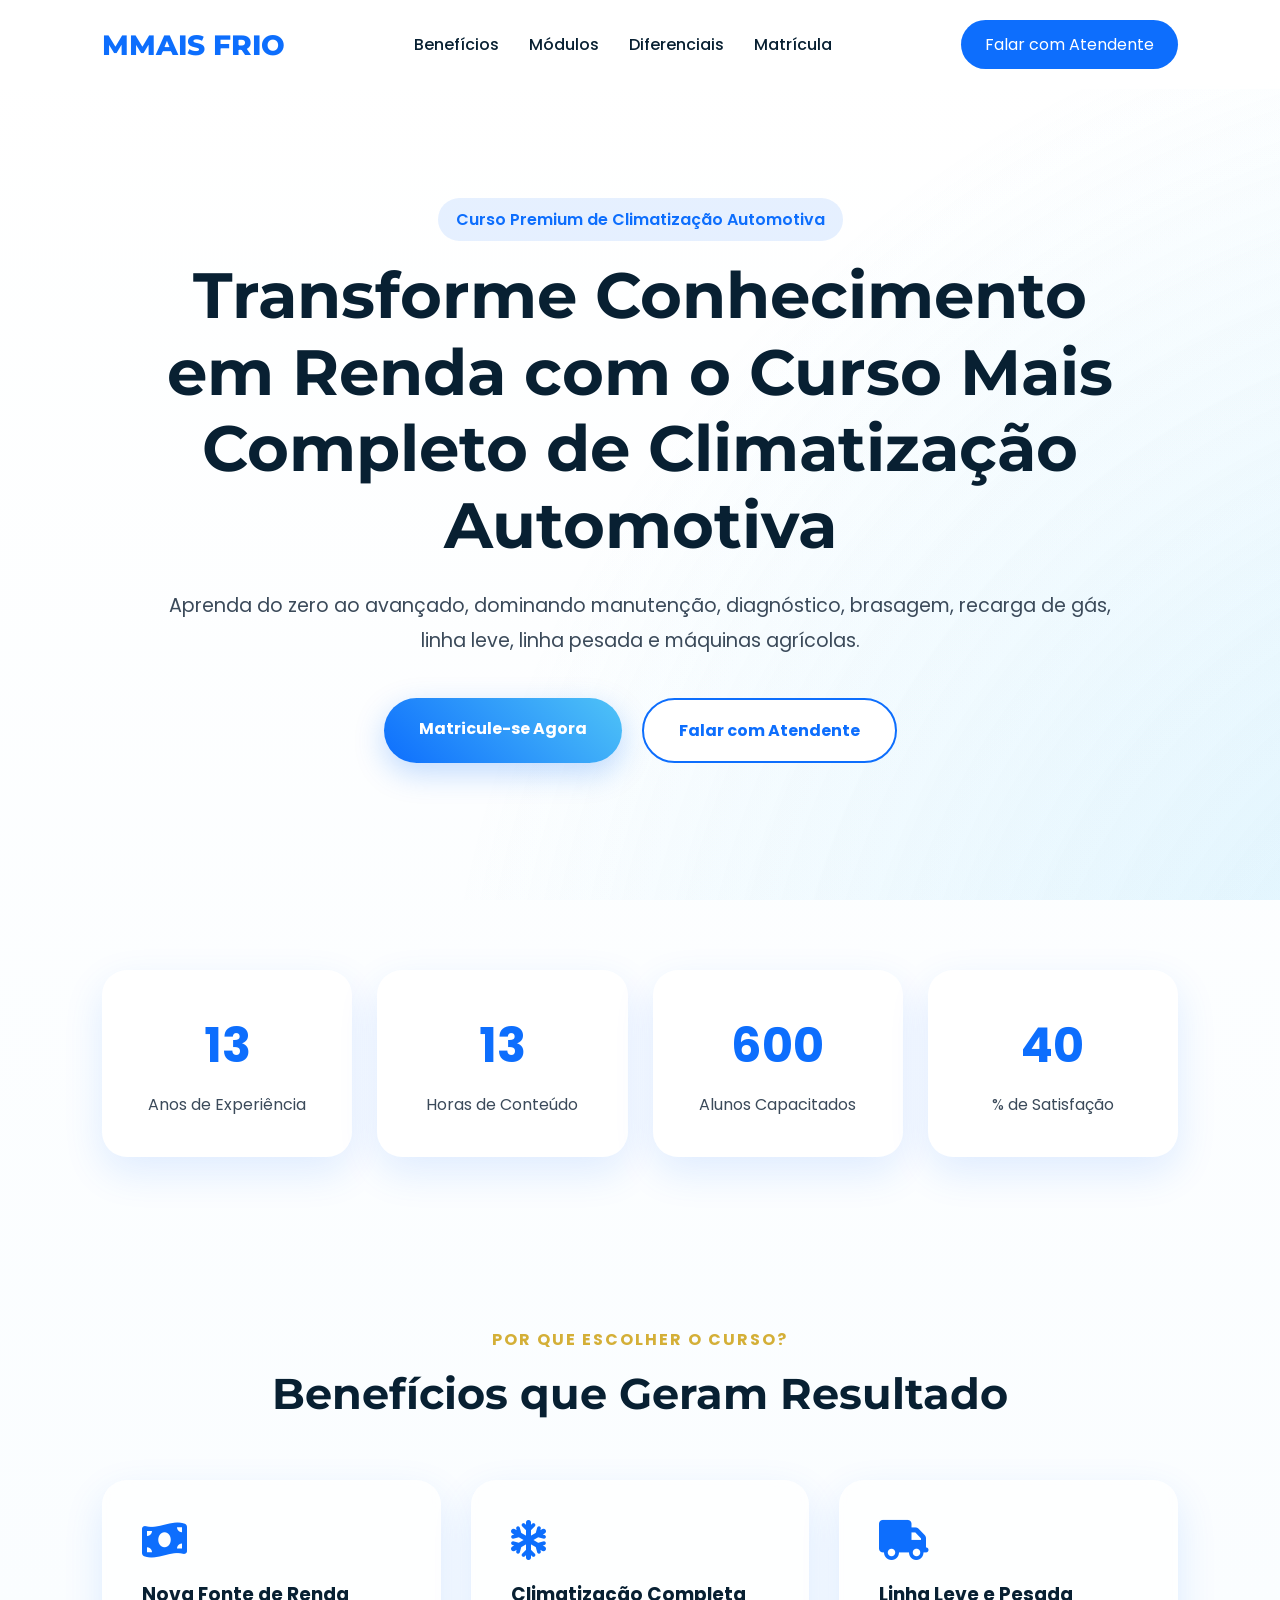
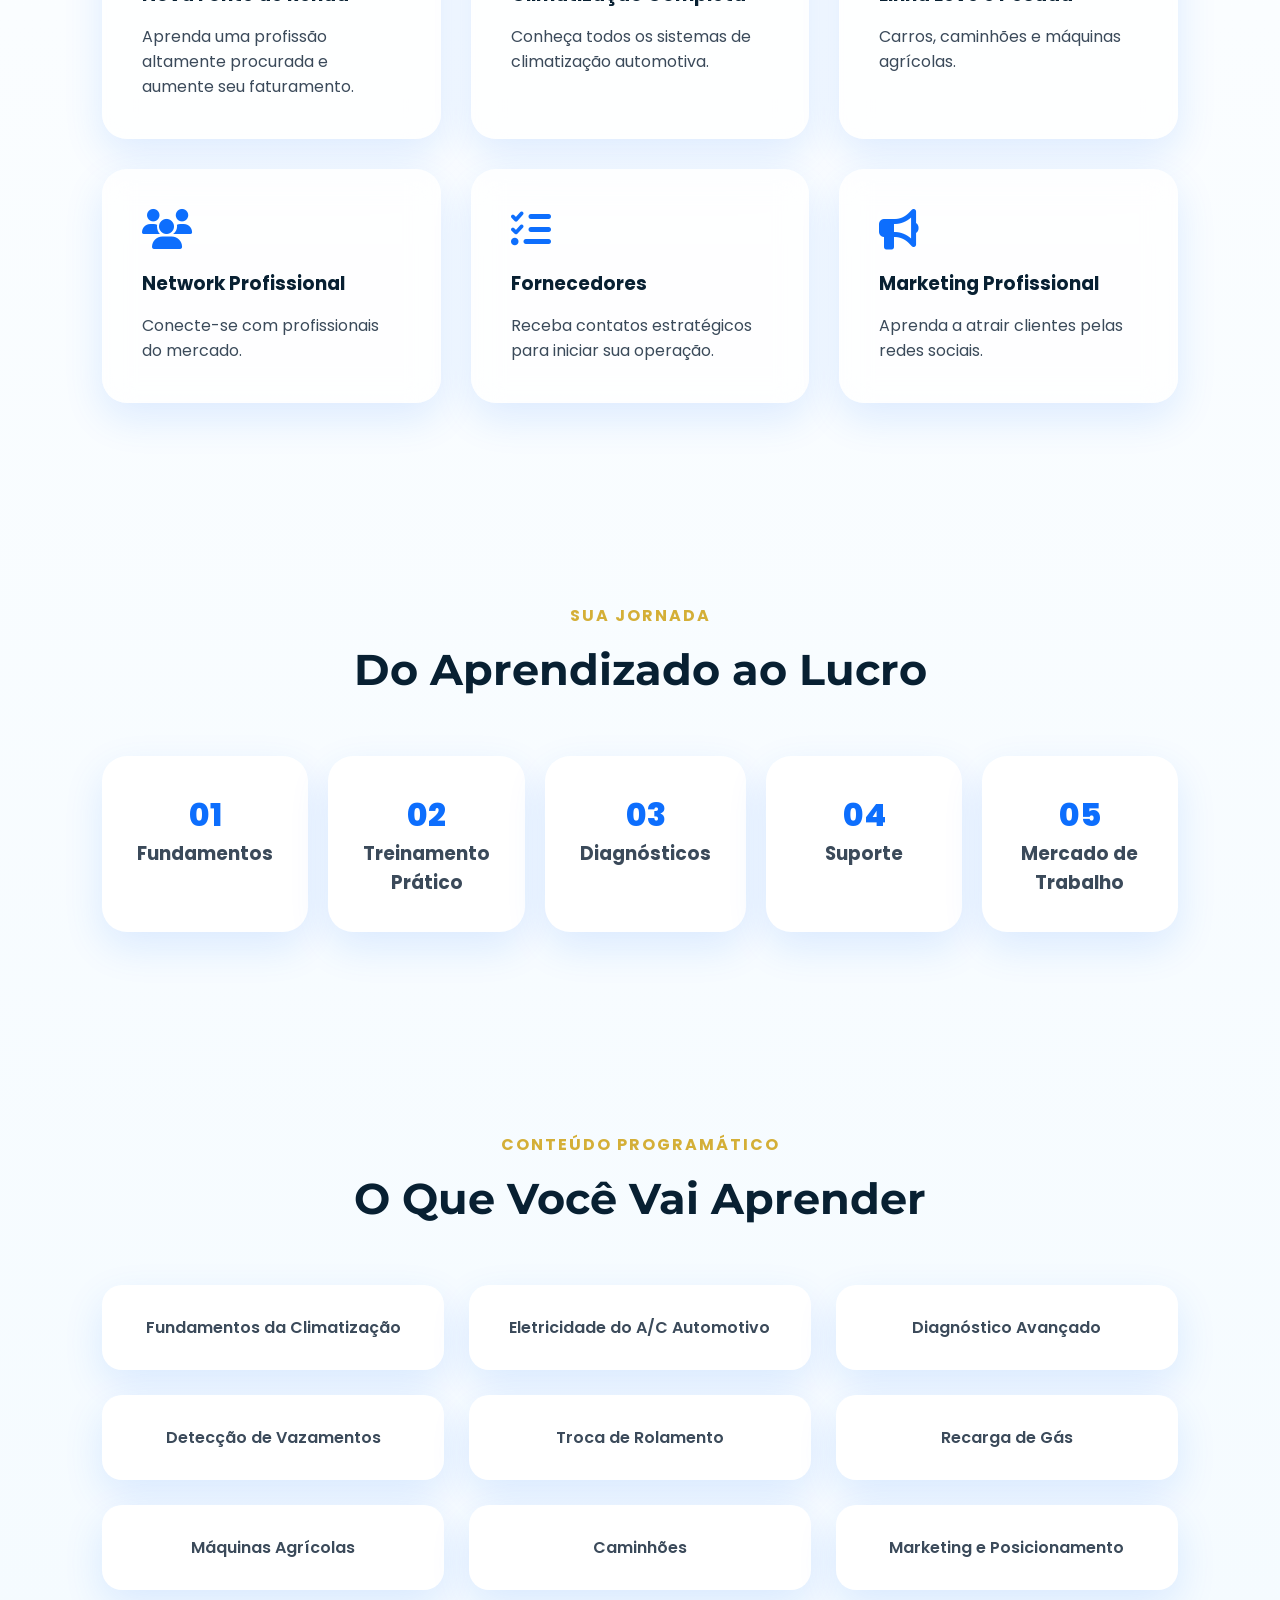
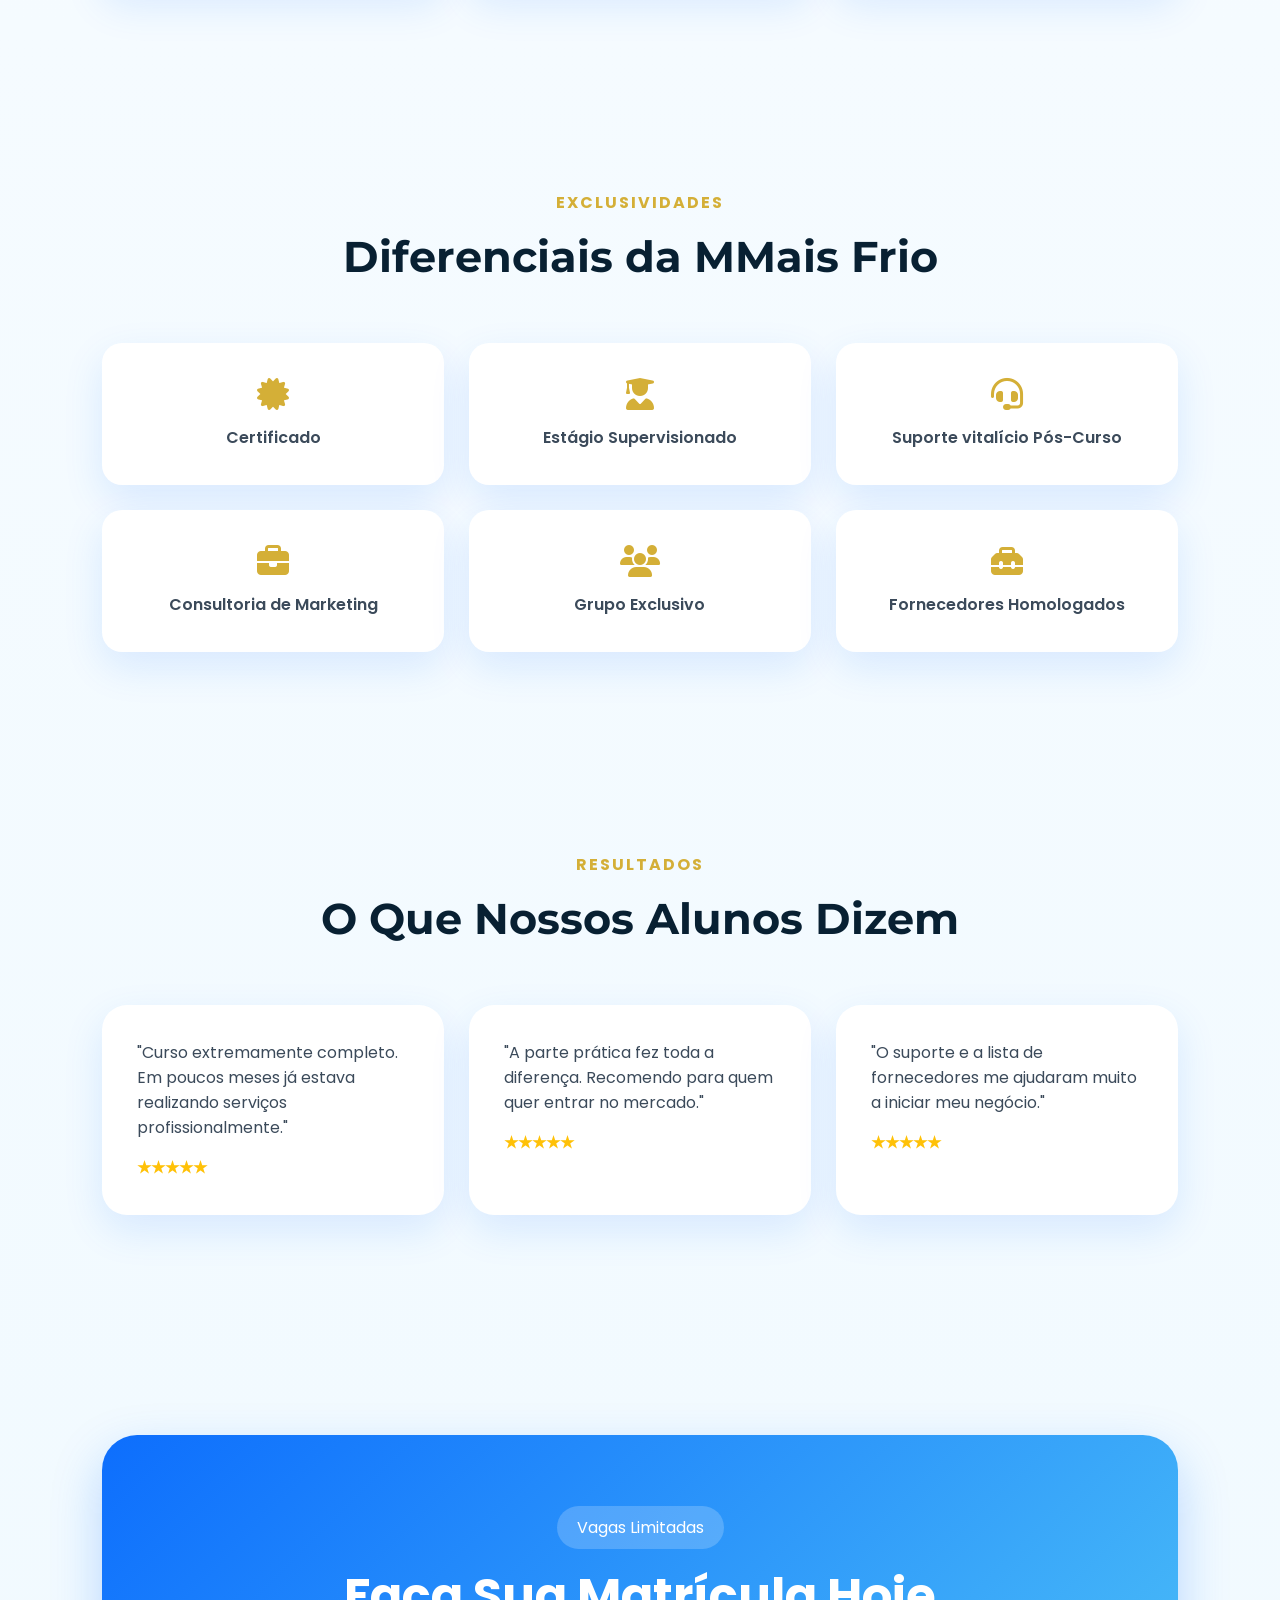
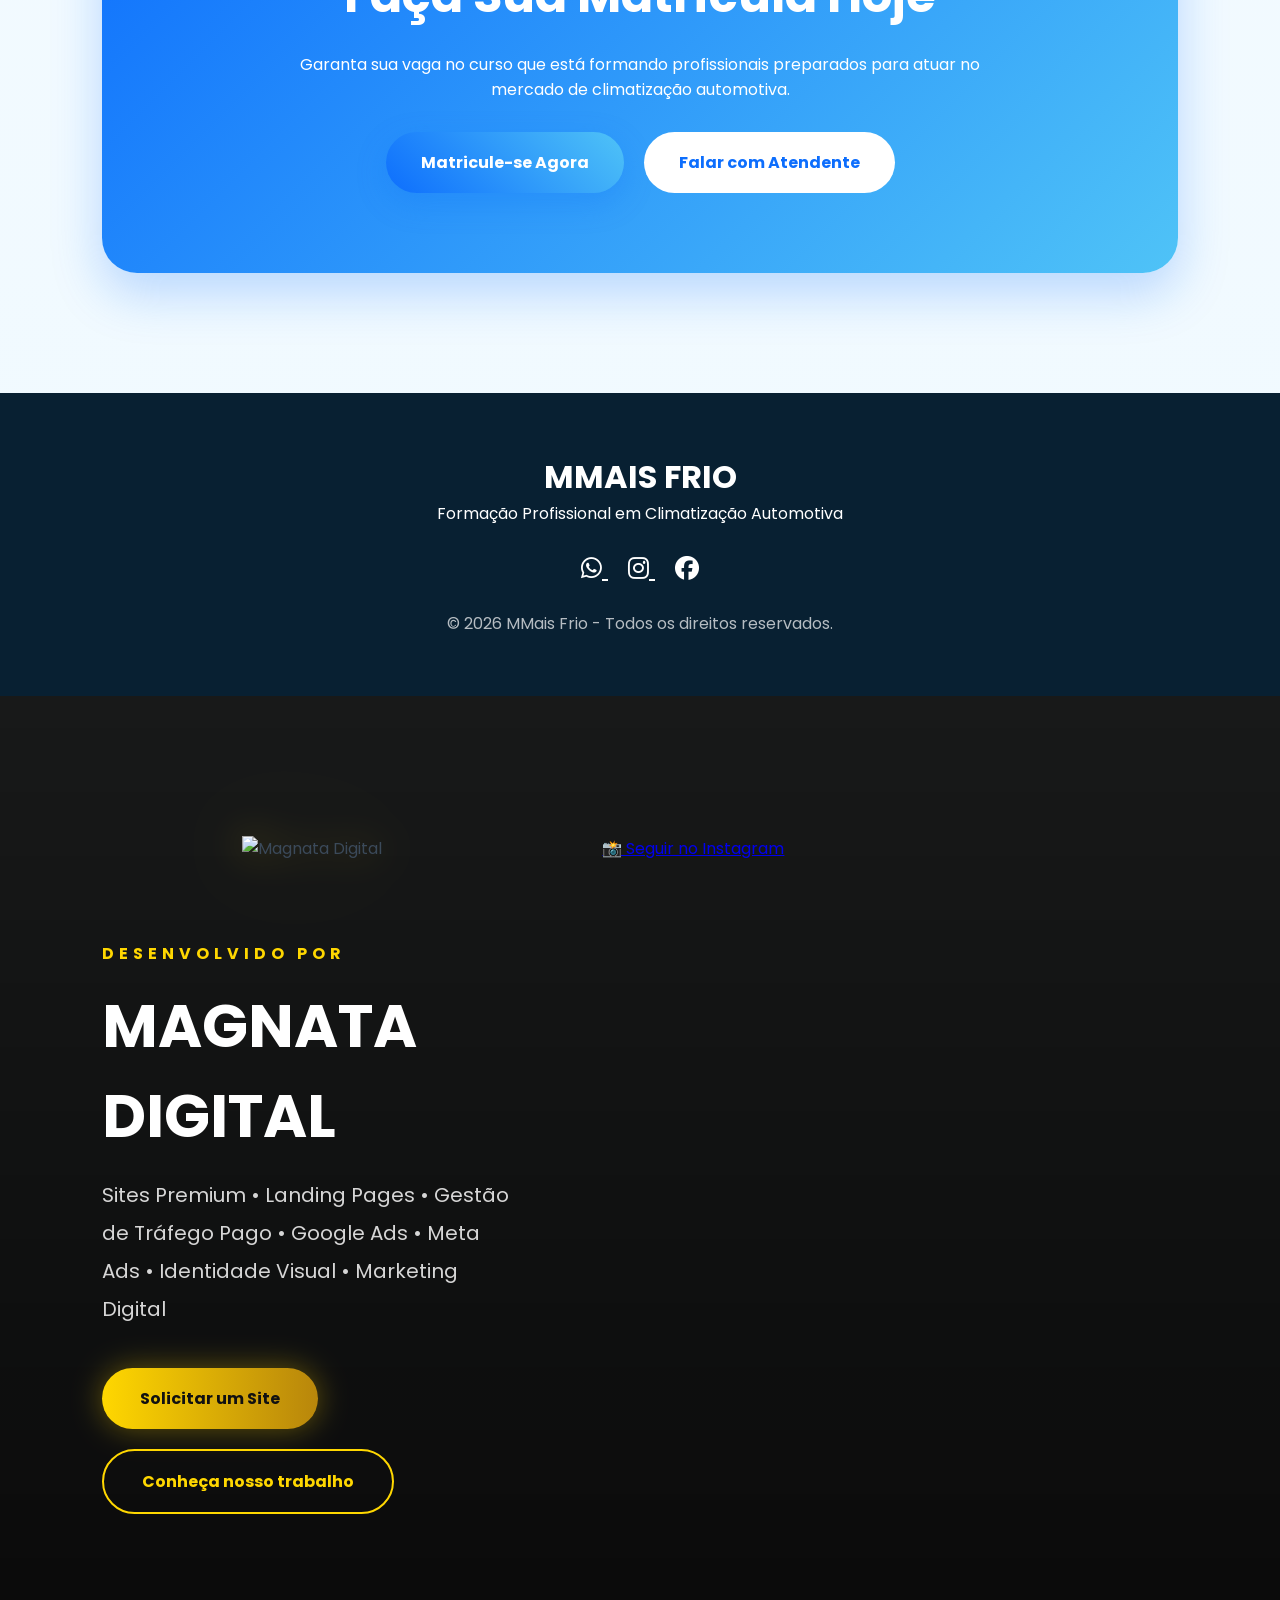
==== commit f4ac1ce8: "Update index.html" ====
--- a/index.html
+++ b/index.html
@@ -400,7 +400,11 @@
             <img src="img/magnata-logo.png" alt="Magnata Digital">
 
         </div>
-
+<a href="https://www.instagram.com/magnatadigital.2026?igsh=MW50MGx3ZDA4b2JubQ==" 
+   target="_blank" 
+   class="btn-instagram">
+   📸 Seguir no Instagram
+</a>
         <div class="magnata-texto">
 
             <span>DESENVOLVIDO POR</span>
--- a/style.css
+++ b/style.css
@@ -18,196 +18,6 @@
     --light:#f5fbff;
     --text:#3b4a5a;
     --shadow:0 15px 40px rgba(13,110,253,.12);
-}
-/*==================================
-MAGNATA DIGITAL
-===================================*/
-
-#magnata{
-
-padding:140px 8%;
-
-background:
-linear-gradient(rgba(0,0,0,.90),
-rgba(0,0,0,.96)),
-url("img/fundo-magnata.jpg");
-
-background-size:cover;
-
-background-position:center;
-
-position:relative;
-
-overflow:hidden;
-
-}
-
-.magnata-container{
-
-max-width:1400px;
-
-margin:auto;
-
-display:grid;
-
-grid-template-columns:420px 1fr;
-
-align-items:center;
-
-gap:80px;
-
-}
-
-.magnata-logo{
-
-text-align:center;
-
-}
-
-.magnata-logo img{
-
-width:100%;
-
-max-width:360px;
-
-animation:logoMagnata 5s ease-in-out infinite;
-
-filter:
-
-drop-shadow(0 0 20px rgba(255,215,0,.35))
-
-drop-shadow(0 0 50px rgba(255,215,0,.15));
-
-}
-
-@keyframes logoMagnata{
-
-0%{transform:translateY(0);}
-
-50%{transform:translateY(-10px);}
-
-100%{transform:translateY(0);}
-
-}
-
-.magnata-texto span{
-
-color:#FFD700;
-
-font-weight:700;
-
-letter-spacing:5px;
-
-}
-
-.magnata-texto h2{
-
-font-size:60px;
-
-margin:15px 0;
-
-color:#fff;
-
-}
-
-.magnata-texto p{
-
-font-size:20px;
-
-line-height:38px;
-
-color:#d6d6d6;
-
-margin-bottom:40px;
-
-}
-
-.magnata-botoes{
-
-display:flex;
-
-gap:20px;
-
-flex-wrap:wrap;
-
-}
-
-.btn-magnata{
-
-padding:18px 38px;
-
-border-radius:60px;
-
-background:linear-gradient(90deg,#FFD700,#b8860b);
-
-color:#111;
-
-font-weight:700;
-
-text-decoration:none;
-
-transition:.4s;
-
-box-shadow:0 0 30px rgba(255,215,0,.35);
-
-}
-
-.btn-magnata:hover{
-
-transform:translateY(-6px);
-
-box-shadow:0 0 50px rgba(255,215,0,.6);
-
-}
-
-.btn-magnata-outline{
-
-padding:18px 38px;
-
-border-radius:60px;
-
-border:2px solid #FFD700;
-
-color:#FFD700;
-
-text-decoration:none;
-
-font-weight:700;
-
-transition:.4s;
-
-}
-
-.btn-magnata-outline:hover{
-
-background:#FFD700;
-
-color:#000;
-
-}
-
-@media(max-width:991px){
-
-.magnata-container{
-
-grid-template-columns:1fr;
-
-text-align:center;
-
-}
-
-.magnata-botoes{
-
-justify-content:center;
-
-}
-
-.magnata-texto h2{
-
-font-size:42px;
-
-}
-
 }
 
 body{
@@ -744,3 +554,193 @@
     }
 }
 
+/*==================================
+MAGNATA DIGITAL
+===================================*/
+
+#magnata{
+
+padding:140px 8%;
+
+background:
+linear-gradient(rgba(0,0,0,.90),
+rgba(0,0,0,.96)),
+url("img/fundo-magnata.jpg");
+
+background-size:cover;
+
+background-position:center;
+
+position:relative;
+
+overflow:hidden;
+
+}
+
+.magnata-container{
+
+max-width:1400px;
+
+margin:auto;
+
+display:grid;
+
+grid-template-columns:420px 1fr;
+
+align-items:center;
+
+gap:80px;
+
+}
+
+.magnata-logo{
+
+text-align:center;
+
+}
+
+.magnata-logo img{
+
+width:100%;
+
+max-width:360px;
+
+animation:logoMagnata 5s ease-in-out infinite;
+
+filter:
+
+drop-shadow(0 0 20px rgba(255,215,0,.35))
+
+drop-shadow(0 0 50px rgba(255,215,0,.15));
+
+}
+
+@keyframes logoMagnata{
+
+0%{transform:translateY(0);}
+
+50%{transform:translateY(-10px);}
+
+100%{transform:translateY(0);}
+
+}
+
+.magnata-texto span{
+
+color:#FFD700;
+
+font-weight:700;
+
+letter-spacing:5px;
+
+}
+
+.magnata-texto h2{
+
+font-size:60px;
+
+margin:15px 0;
+
+color:#fff;
+
+}
+
+.magnata-texto p{
+
+font-size:20px;
+
+line-height:38px;
+
+color:#d6d6d6;
+
+margin-bottom:40px;
+
+}
+
+.magnata-botoes{
+
+display:flex;
+
+gap:20px;
+
+flex-wrap:wrap;
+
+}
+
+.btn-magnata{
+
+padding:18px 38px;
+
+border-radius:60px;
+
+background:linear-gradient(90deg,#FFD700,#b8860b);
+
+color:#111;
+
+font-weight:700;
+
+text-decoration:none;
+
+transition:.4s;
+
+box-shadow:0 0 30px rgba(255,215,0,.35);
+
+}
+
+.btn-magnata:hover{
+
+transform:translateY(-6px);
+
+box-shadow:0 0 50px rgba(255,215,0,.6);
+
+}
+
+.btn-magnata-outline{
+
+padding:18px 38px;
+
+border-radius:60px;
+
+border:2px solid #FFD700;
+
+color:#FFD700;
+
+text-decoration:none;
+
+font-weight:700;
+
+transition:.4s;
+
+}
+
+.btn-magnata-outline:hover{
+
+background:#FFD700;
+
+color:#000;
+
+}
+
+@media(max-width:991px){
+
+.magnata-container{
+
+grid-template-columns:1fr;
+
+text-align:center;
+
+}
+
+.magnata-botoes{
+
+justify-content:center;
+
+}
+
+.magnata-texto h2{
+
+font-size:42px;
+
+}
+
+}
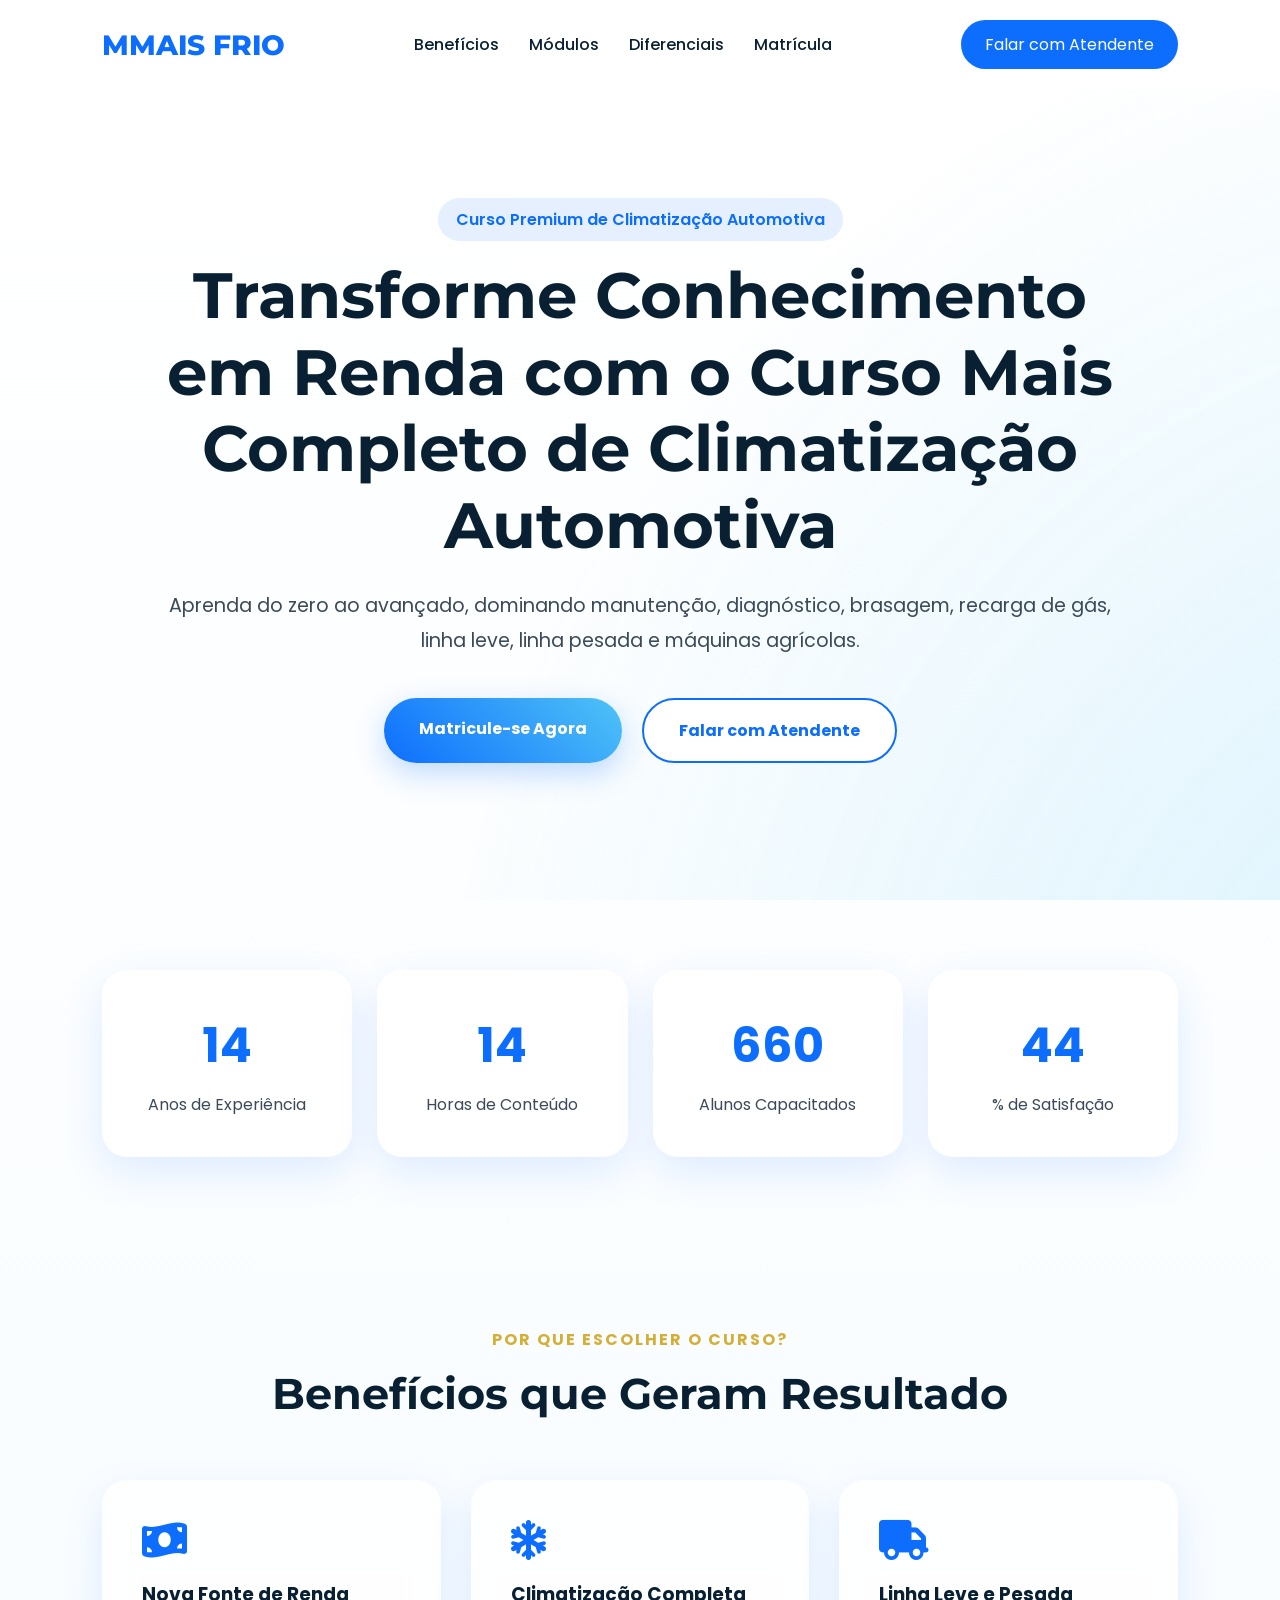
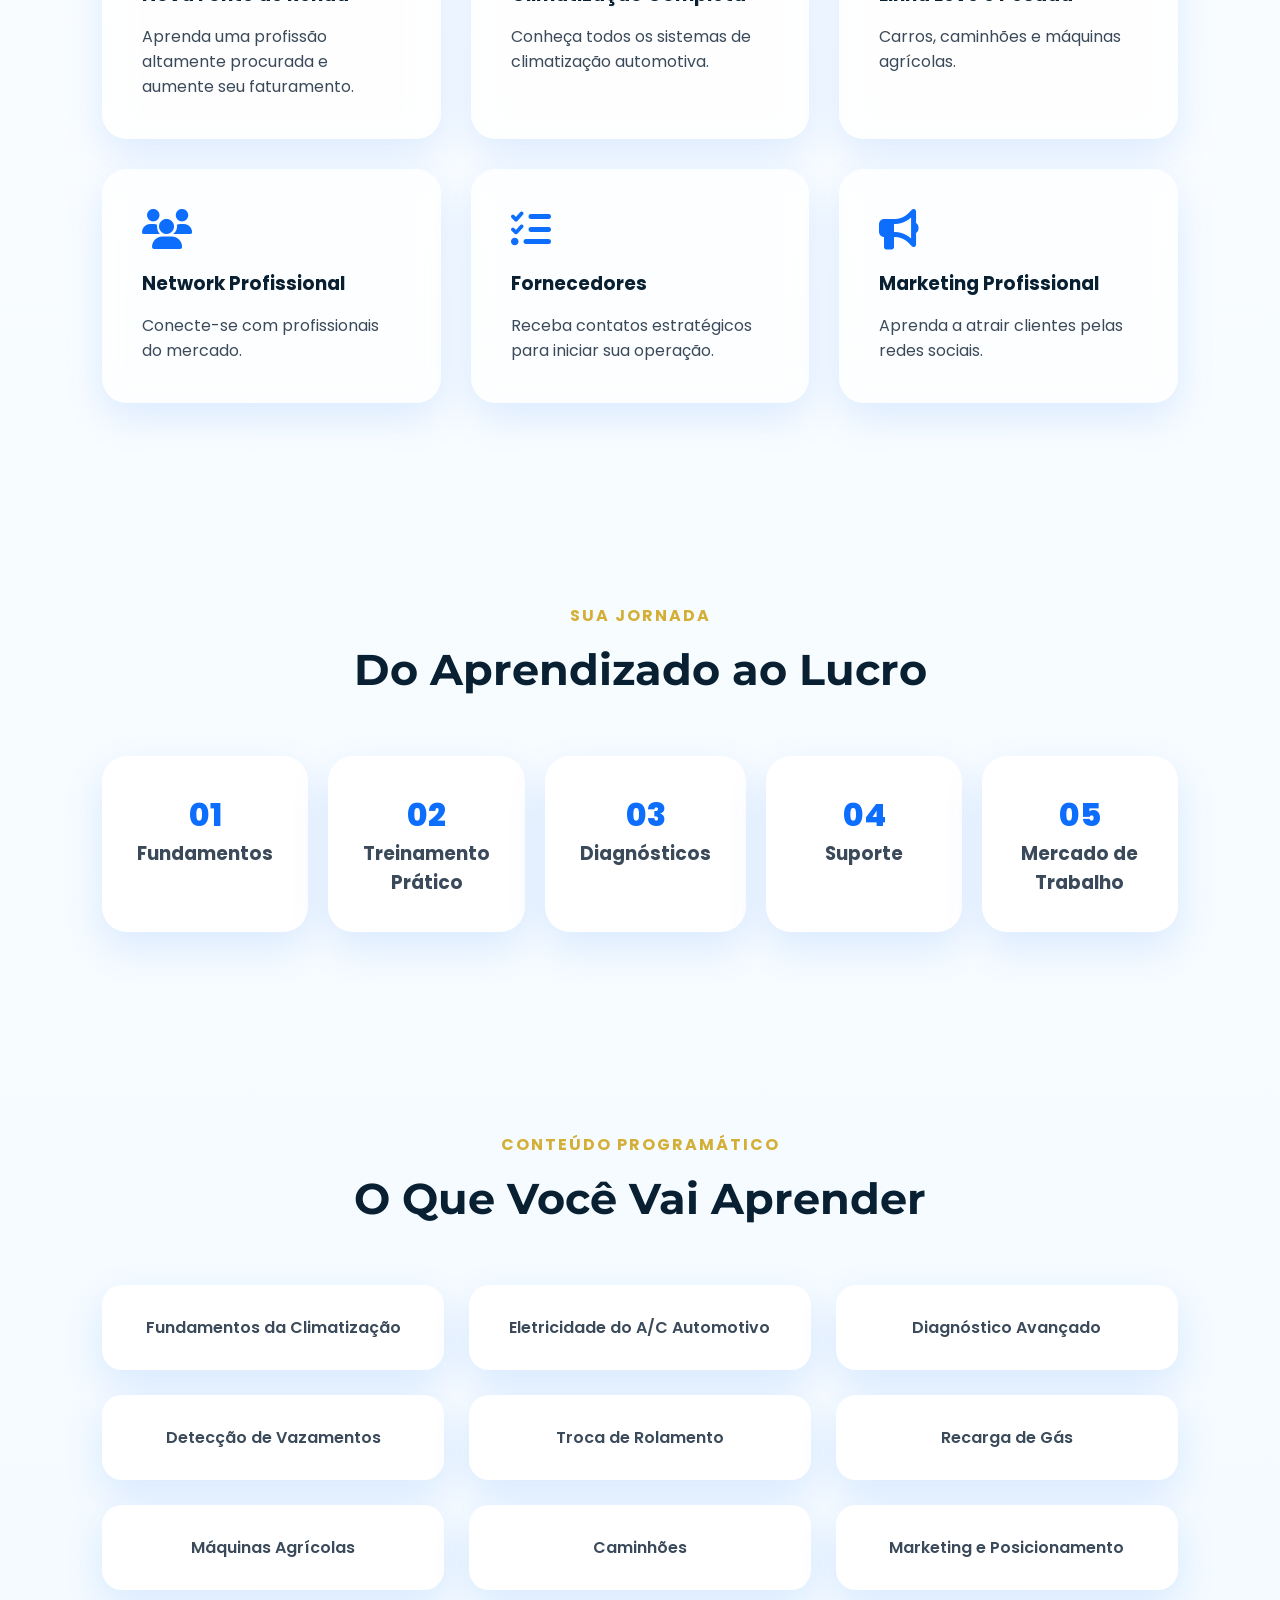
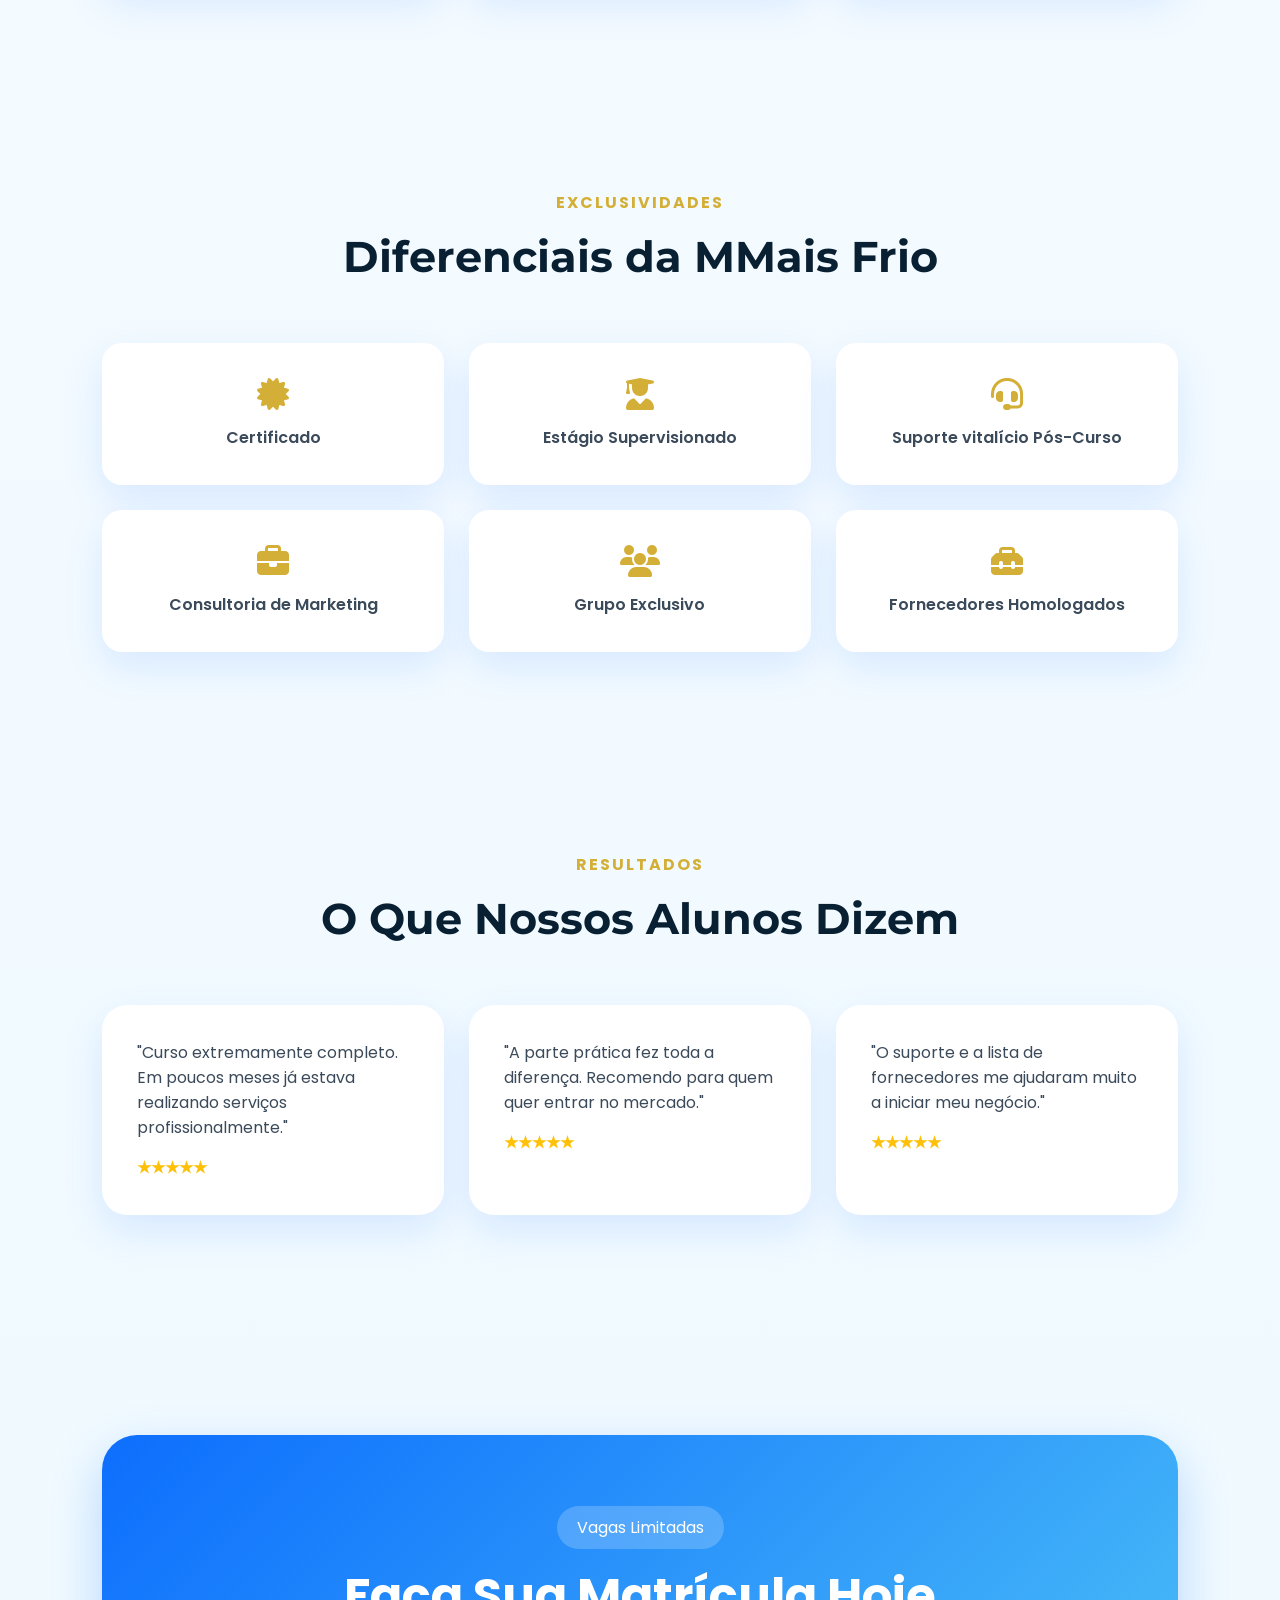
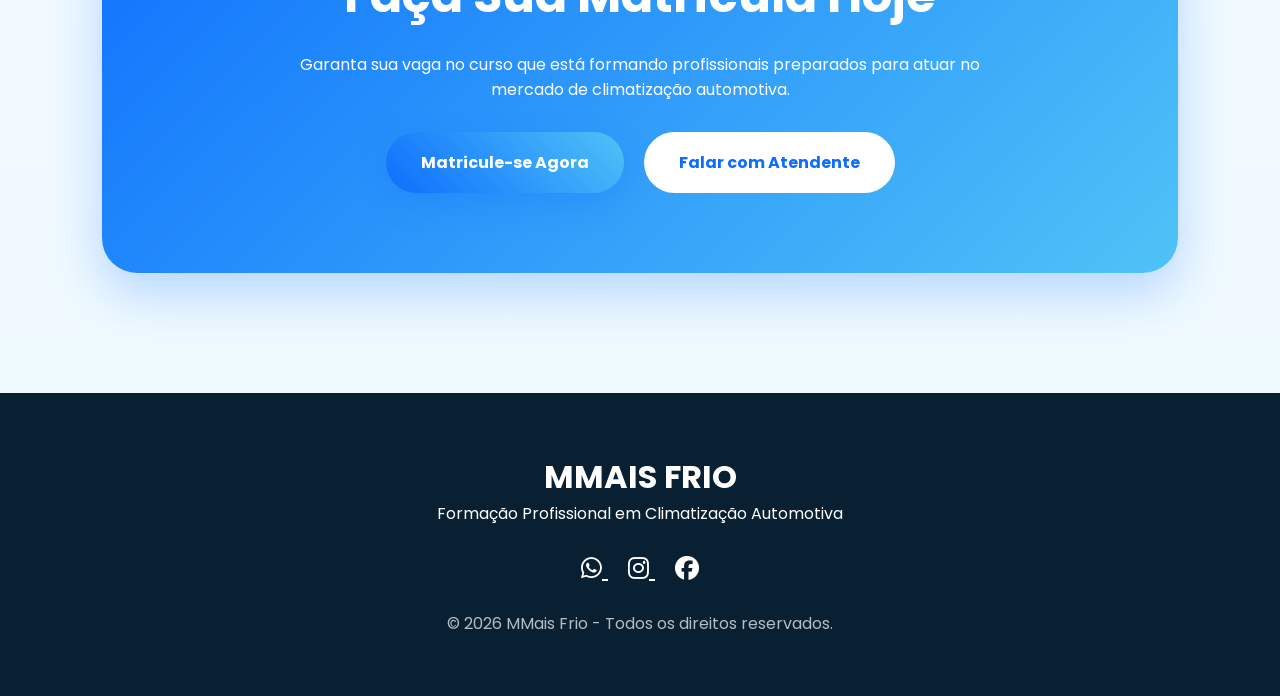
==== commit d1e56be9: "Update index.html" ====
--- a/index.html
+++ b/index.html
@@ -384,61 +384,6 @@
     </footer>
 
     <script src="script.js"></script>
-
-        <!--==================================
-MAGNATA DIGITAL
-===================================-->
-
-<section id="magnata">
-
-    <div class="magnata-overlay"></div>
-
-    <div class="magnata-container">
-
-        <div class="magnata-logo">
-
-            <img src="img/magnata-logo.png" alt="Magnata Digital">
-
-        </div>
-<a href="https://www.instagram.com/magnatadigital.2026?igsh=MW50MGx3ZDA4b2JubQ==" 
-   target="_blank" 
-   class="btn-instagram">
-   📸 Seguir no Instagram
-</a>
-        <div class="magnata-texto">
-
-            <span>DESENVOLVIDO POR</span>
-
-            <h2>MAGNATA DIGITAL</h2>
-
-            <p>
-
-                Sites Premium • Landing Pages • Gestão de Tráfego Pago •
-                Google Ads • Meta Ads • Identidade Visual • Marketing Digital
-
-            </p>
-
-            <div class="magnata-botoes">
-
-                <a href="https://wa.me/5562999999999" target="_blank" class="btn-magnata">
-
-                    Solicitar um Site
-
-                </a>
-
-                <a href="#inicio" class="btn-magnata-outline">
-
-                    Conheça nosso trabalho
-
-                </a>
-
-            </div>
-
-        </div>
-
-    </div>
-
-</section>
    
 </body>
 </html>
--- a/style.css
+++ b/style.css
@@ -744,3 +744,49 @@
 }
 
 }
+.secao-magnata {
+    background: #050505;
+    color: white;
+    text-align: center;
+    padding: 60px 20px;
+}
+
+.secao-magnata h2 {
+    font-size: 38px;
+    color: #d4af37;
+    letter-spacing: 2px;
+}
+
+.secao-magnata p {
+    font-size: 20px;
+    margin: 20px auto;
+}
+
+.servicos-magnata {
+    display: flex;
+    justify-content: center;
+    flex-wrap: wrap;
+    gap: 15px;
+    margin: 30px 0;
+}
+
+.servicos-magnata span {
+    background: #111;
+    padding: 12px 20px;
+    border-radius: 30px;
+}
+
+.btn-instagram {
+    display: inline-flex;
+    padding: 15px 35px;
+    border-radius: 50px;
+    background: linear-gradient(45deg,#833ab4,#fd1d1d,#fcb045);
+    color: white;
+    text-decoration: none;
+    font-weight: bold;
+    transition: .3s;
+}
+
+.btn-instagram:hover {
+    transform: scale(1.05);
+}
